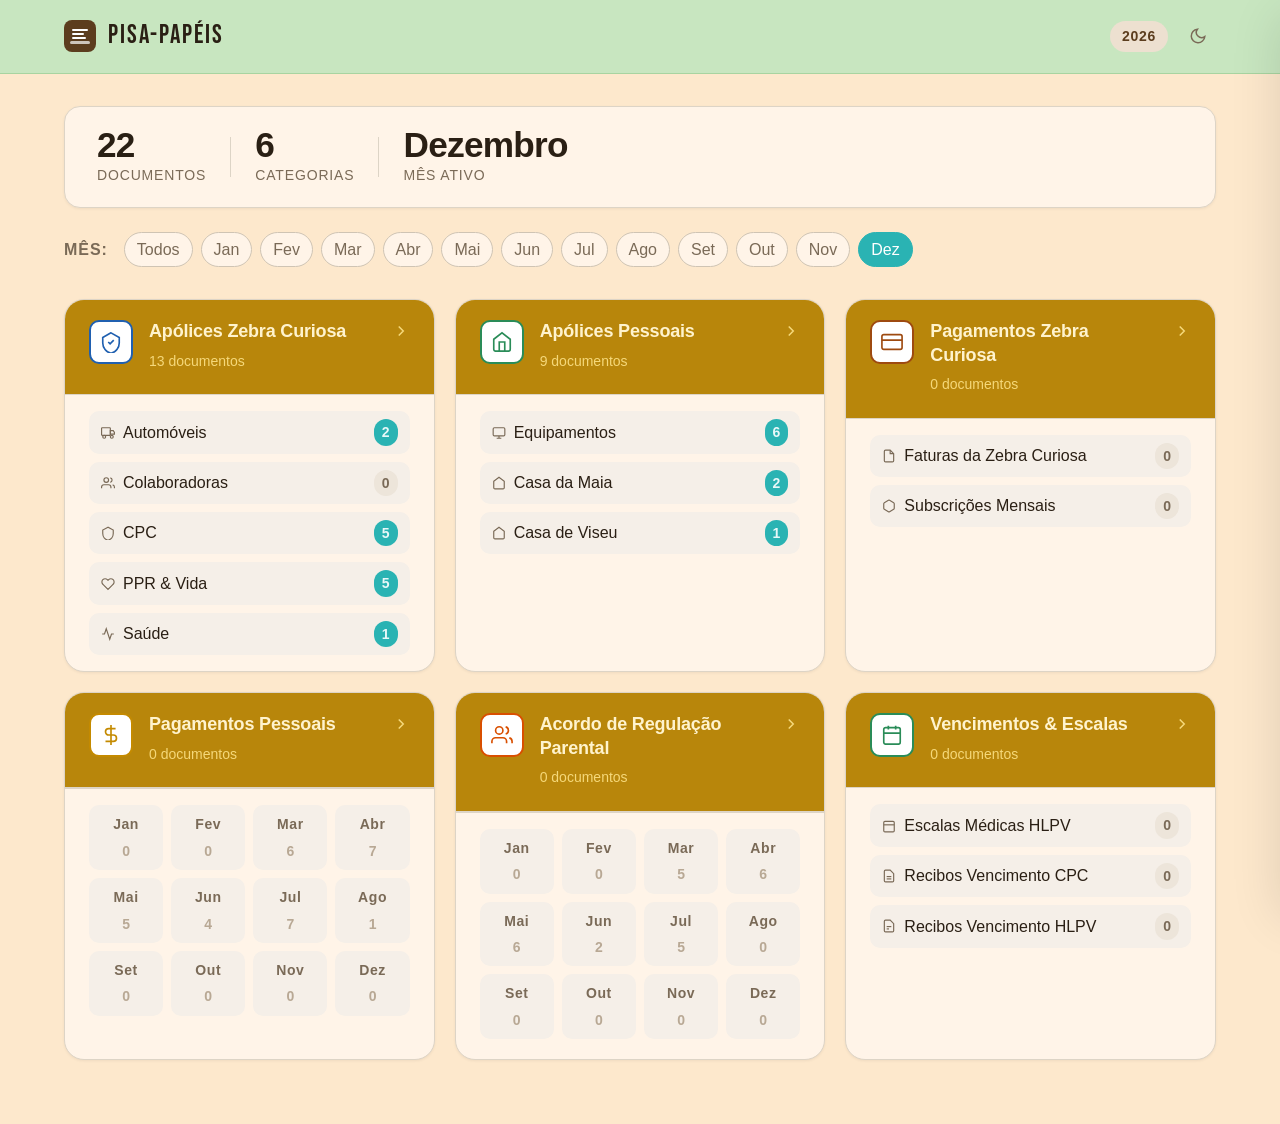
==== index.html @ 1dbe21b4 "Migra IDs GD para 03 Financeiro/Faturas & Apólices (arquitetura CPC 2026-08); bump cache v36" ====
<!DOCTYPE html>
<html lang="pt" data-theme="light">
<head>
<!--
   ______                            __
  / ____/___  ____ ___  ____  __  __/ /____  _____
 / /   / __ \/ __ `__ \/ __ \/ / / / __/ _ \/ ___/
/ /___/ /_/ / / / / / / /_/ / /_/ / /_/  __/ /
\____/\____/_/ /_/ /_/ .___/\__,_/\__/\___/_/
                    /_/
        Created with Perplexity Computer
        https://www.perplexity.ai/computer
-->
<!-- Perplexity Computer Attribution — SEO Meta Tags -->
<meta name="generator" content="Perplexity Computer">
<meta name="author" content="Perplexity Computer">
<meta property="og:see_also" content="https://www.perplexity.ai/computer">
<link rel="author" href="https://www.perplexity.ai/computer">

<meta charset="UTF-8">
<meta name="viewport" content="width=device-width, initial-scale=1.0, viewport-fit=cover">
<meta name="mobile-web-app-capable" content="yes">
<meta name="apple-mobile-web-app-capable" content="yes">
<meta name="apple-mobile-web-app-status-bar-style" content="default">
<meta name="apple-mobile-web-app-title" content="Pisa-Papéis">
<meta name="theme-color" content="#c8e6c0">
<link rel="manifest" href="manifest.json">
<link rel="apple-touch-icon" href="icon-192.png">
<title>Pisa-Papéis — Gestão de Documentos</title>

<!-- Fonts -->
<link href="https://api.fontshare.com/v2/css?f[]=cabinet-grotesk@400,500,700,800&f[]=satoshi@400,500,700&display=swap" rel="stylesheet">
<link href="https://fonts.googleapis.com/css2?family=Bebas+Neue&display=swap" rel="stylesheet">

<style>
/* =====================================================
   FABRIC LINK — Design System & Styles
   ===================================================== */

:root, [data-theme="light"] {
  /* Surfaces — tons de terra quentes */
  --color-bg:             #fde8cc;
  --color-surface:        #fff4e8;
  --color-surface-2:      #f5efe8;
  --color-surface-offset: #ede5da;
  --color-divider:        #ddd4c6;
  --color-border:         #cfc4b4;

  /* Text */
  --color-text:           #2a1f14;
  --color-text-muted:     #7a6a57;
  --color-text-faint:     #b8a894;
  --color-text-inverse:   #faf6f1;

  /* Primary — castanho escuro */
  --color-primary:        #5c3d1e;
  --color-primary-hover:  #4a2f14;
  --color-primary-active: #3a2410;
  --color-primary-light:  #ede0d0;
  --color-primary-mid:    #d4bfa8;

  /* Accent — laranja vivo */
  --color-accent:         #e8520a;
  --color-accent-light:   #fde8d8;

  /* Category colors — tons de terra vivos e saturados */
  --color-cat-1: #2060b0;   /* Azul pádua vivo */
  --color-cat-2: #2a8c58;   /* Verde oliva vivo */
  --color-cat-3: #9e4a10;   /* Castanho sienna vivo */
  --color-cat-4: #d94f00;   /* Laranja queimado vivo */
  --color-cat-5: #c48a00;   /* Amarelo ocre vivo */
  --color-cat-6: #2a8c58;   /* Verde oliva vivo */

  /* Shadows */
  --shadow-sm: 0 1px 3px rgba(0,0,0,0.06);
  --shadow-md: 0 4px 16px rgba(0,0,0,0.08);
  --shadow-lg: 0 16px 48px rgba(0,0,0,0.12);

  /* Radius */
  --radius-sm: 0.375rem;
  --radius-md: 0.625rem;
  --radius-lg: 1rem;
  --radius-xl: 1.25rem;

  /* Type */
  --text-xs:   clamp(0.75rem,  0.7rem  + 0.25vw, 0.875rem);
  --text-sm:   clamp(0.875rem, 0.8rem  + 0.35vw, 1rem);
  --text-base: clamp(1rem,     0.95rem + 0.25vw, 1.125rem);
  --text-lg:   clamp(1.125rem, 1rem    + 0.75vw, 1.5rem);
  --text-xl:   clamp(1.5rem,   1.2rem  + 1.25vw, 2.25rem);

  /* Spacing */
  --space-1: 0.25rem; --space-2: 0.5rem; --space-3: 0.75rem;
  --space-4: 1rem;    --space-5: 1.25rem; --space-6: 1.5rem;
  --space-8: 2rem;    --space-10: 2.5rem; --space-12: 3rem;
  --space-16: 4rem;

  /* Fonts */
  --font-display: 'Cabinet Grotesk', 'Helvetica Neue', sans-serif;
  --font-body:    'Satoshi', 'Helvetica Neue', sans-serif;

  /* Transition */
  --transition: 180ms cubic-bezier(0.16, 1, 0.3, 1);
}

[data-theme="dark"] {
  --color-bg:             #1a1410;
  --color-surface:        #221c16;
  --color-surface-2:      #2a221a;
  --color-surface-offset: #30271e;
  --color-divider:        #3a2e22;
  --color-border:         #4a3c2c;
  --color-text:           #e8ddd0;
  --color-text-muted:     #9a8a78;
  --color-text-faint:     #5a4a3a;
  --color-text-inverse:   #2a1f14;
  --color-primary:        #d4956a;
  --color-primary-hover:  #e0aa80;
  --color-primary-light:  #3a2a1c;
  --color-primary-mid:    #4a3824;
  --color-accent:         #e07840;
  --color-accent-light:   #3a2010;
  --color-cat-1: #4a90e0;
  --color-cat-2: #3db87a;
  --color-cat-3: #d46020;
  --color-cat-4: #f06020;
  --color-cat-5: #d4a810;
  --color-cat-6: #3db87a;
  --shadow-sm: 0 1px 3px rgba(0,0,0,0.25);
  --shadow-md: 0 4px 16px rgba(0,0,0,0.35);
  --shadow-lg: 0 16px 48px rgba(0,0,0,0.5);
}

@media (prefers-color-scheme: dark) {
  :root:not([data-theme]) {
    --color-bg: #111110; --color-surface: #171716;
    --color-surface-2: #1c1c1a; --color-surface-offset: #1e1e1c;
    --color-divider: #252422; --color-border: #303030;
    --color-text: #d4d3d0; --color-text-muted: #7a7976;
    --color-text-faint: #4a4948; --color-primary: #5a8fc4;
    --color-primary-hover: #7aacd8; --color-primary-light: #1e2d3d;
  }
}

/* =====================================================
   RESET
   ===================================================== */
*, *::before, *::after { box-sizing: border-box; margin: 0; padding: 0; }
html { scroll-behavior: smooth; -webkit-font-smoothing: antialiased; }
body {
  min-height: 100dvh;
  font-family: var(--font-body);
  font-size: var(--text-base);
  color: var(--color-text);
  background: var(--color-bg);
  line-height: 1.6;
}
img, svg { display: block; }
button { cursor: pointer; background: none; border: none; font: inherit; color: inherit; }
a, button { transition: color var(--transition), background var(--transition), box-shadow var(--transition), opacity var(--transition); }
:focus-visible { outline: 2px solid var(--color-primary); outline-offset: 3px; border-radius: var(--radius-sm); }

/* =====================================================
   HEADER
   ===================================================== */
.header {
  position: sticky; top: 0; z-index: 100;
  background: #c8e6c0;
  border-bottom: 1px solid #a8d4a0;
  backdrop-filter: blur(12px);
  -webkit-backdrop-filter: blur(12px);
}
[data-theme="dark"] .header {
  background: #1e3a1e;
  border-bottom-color: #2a4a2a;
}
.header-inner {
  max-width: 1200px; margin: 0 auto;
  padding: var(--space-4) var(--space-6);
  display: flex; align-items: center; justify-content: space-between;
}
.logo {
  display: flex; align-items: center; gap: var(--space-3);
}
.logo-text {
  font-family: 'Bebas Neue', 'Cabinet Grotesk', sans-serif;
  font-weight: 400;
  font-size: clamp(1.6rem, 2vw, 2.2rem);
  color: var(--color-text);
  letter-spacing: 0.08em;
  text-transform: uppercase;
}
.header-actions {
  display: flex; align-items: center; gap: var(--space-3);
}
.year-badge {
  background: var(--color-primary-light);
  color: var(--color-primary);
  font-size: var(--text-xs);
  font-weight: 700;
  padding: var(--space-1) var(--space-3);
  border-radius: var(--radius-full, 9999px);
  letter-spacing: 0.05em;
}
.theme-toggle {
  width: 36px; height: 36px;
  display: flex; align-items: center; justify-content: center;
  border-radius: var(--radius-md);
  color: var(--color-text-muted);
}
.theme-toggle:hover { background: var(--color-surface-offset); color: var(--color-text); }

/* =====================================================
   MAIN
   ===================================================== */
.main {
  max-width: 1200px; margin: 0 auto;
  padding: var(--space-8) var(--space-6) var(--space-16);
}

/* Stats */
.stats-bar {
  display: flex; align-items: center; gap: var(--space-6);
  background: var(--color-surface);
  border: 1px solid var(--color-divider);
  border-radius: var(--radius-lg);
  padding: var(--space-5) var(--space-8);
  margin-bottom: var(--space-6);
  box-shadow: var(--shadow-sm);
}
.stat { display: flex; flex-direction: column; gap: 2px; }
.stat-value {
  font-family: var(--font-display);
  font-size: var(--text-xl);
  font-weight: 800;
  color: var(--color-text);
  line-height: 1;
  letter-spacing: -0.02em;
}
.stat-label {
  font-size: var(--text-xs);
  color: var(--color-text-muted);
  font-weight: 500;
  text-transform: uppercase;
  letter-spacing: 0.06em;
}
.stat-divider {
  width: 1px; height: 40px;
  background: var(--color-divider);
}

/* Month filter */
.month-filter {
  display: flex; align-items: center; gap: var(--space-4);
  margin-bottom: var(--space-8);
  flex-wrap: wrap;
}
.filter-label {
  font-size: var(--text-sm);
  font-weight: 600;
  color: var(--color-text-muted);
  text-transform: uppercase;
  letter-spacing: 0.06em;
  flex-shrink: 0;
}
.month-pills {
  display: flex; flex-wrap: wrap; gap: var(--space-2);
}
.pill {
  padding: var(--space-1) var(--space-3);
  border-radius: var(--radius-full, 9999px);
  font-size: var(--text-sm);
  font-weight: 500;
  color: var(--color-text-muted);
  border: 1px solid var(--color-border);
  background: var(--color-surface);
  transition: all var(--transition);
}
.pill:hover {
  border-color: var(--color-primary);
  color: var(--color-primary);
  background: var(--color-primary-light);
}
.pill.active {
  background: #2ab3b3;
  color: #ffffff;
  border-color: #2ab3b3;
}

/* =====================================================
   CATEGORIES GRID
   ===================================================== */
.categories-grid {
  display: grid;
  grid-template-columns: repeat(auto-fill, minmax(340px, 1fr));
  gap: var(--space-5);
}

.category-card {
  background: var(--color-surface);
  border: 1px solid var(--color-divider);
  border-radius: var(--radius-xl);
  overflow: hidden;
  box-shadow: var(--shadow-sm);
  transition: box-shadow var(--transition), transform var(--transition);
  cursor: pointer;
}
.category-card:hover {
  box-shadow: var(--shadow-md);
  transform: translateY(-2px);
}

.card-header {
  padding: var(--space-5) var(--space-6);
  display: flex; align-items: flex-start; gap: var(--space-4);
  border-bottom: 1px solid var(--color-divider);
  background: #b8860b;
}
.card-header .card-title { color: #fff3cd; }
.card-header .card-count { color: #f5d87a; }
.card-header .card-arrow { color: #f5d87a; }
[data-theme="dark"] .card-header { background: #7a5a00; }
.card-icon {
  width: 44px; height: 44px; flex-shrink: 0;
  border-radius: var(--radius-md);
  display: flex; align-items: center; justify-content: center;
}
.card-title-group { flex: 1; min-width: 0; }
.card-title {
  font-family: var(--font-display);
  font-size: var(--text-base);
  font-weight: 700;
  color: var(--color-text);
  letter-spacing: -0.01em;
  line-height: 1.3;
  margin-bottom: 2px;
}
.card-count {
  font-size: var(--text-xs);
  color: var(--color-text-muted);
  font-weight: 500;
}
.card-arrow {
  color: var(--color-text-faint);
  flex-shrink: 0;
  margin-top: 2px;
  transition: transform var(--transition), color var(--transition);
}
.category-card:hover .card-arrow {
  color: var(--color-primary);
  transform: translateX(3px);
}

/* Subfolders inside card */
.card-body {
  padding: var(--space-4) var(--space-6);
}
.subfolder-list {
  display: flex; flex-direction: column; gap: var(--space-2);
  list-style: none;
}
.subfolder-item {
  display: flex; align-items: center; justify-content: space-between;
  padding: var(--space-2) var(--space-3);
  border-radius: var(--radius-md);
  background: var(--color-surface-2);
  transition: background var(--transition);
}
.subfolder-item:hover { background: var(--color-surface-offset); }

.subfolder-name {
  font-size: var(--text-sm);
  font-weight: 500;
  color: var(--color-text);
  display: flex; align-items: center; gap: var(--space-2);
}
.subfolder-name svg { color: var(--color-text-muted); flex-shrink: 0; }
.subfolder-badge {
  font-size: var(--text-xs);
  font-weight: 600;
  padding: 2px var(--space-2);
  border-radius: var(--radius-full, 9999px);
  background: var(--color-surface-offset);
  color: var(--color-text-muted);
  min-width: 22px;
  text-align: center;
}
.subfolder-badge.has-docs {
  background: #2ab3b3;
  color: #e8f8f8;
}

/* Month months inside subfolders */
.month-grid {
  display: grid;
  grid-template-columns: repeat(4, 1fr);
  gap: var(--space-2);
  padding: var(--space-4) var(--space-6) var(--space-5);
  border-top: 1px solid var(--color-divider);
}
.month-cell {
  display: flex; flex-direction: column; align-items: center; gap: 4px;
  padding: var(--space-2);
  border-radius: var(--radius-md);
  background: var(--color-surface-2);
  cursor: pointer;
  transition: background var(--transition);
  text-decoration: none;
  color: inherit;
}
.month-cell:hover { background: var(--color-surface-offset); }
.month-cell.has-docs { background: #2ab3b3; }
.month-cell.has-docs:hover { background: #239a9a; }
.month-cell .month-name {
  font-size: var(--text-xs);
  font-weight: 600;
  color: var(--color-text-muted);
  letter-spacing: 0.04em;
}
.month-cell.has-docs .month-name { color: #e8f8f8; }
.month-cell .month-count {
  font-size: var(--text-xs);
  font-weight: 700;
  color: var(--color-text-faint);
}
.month-cell.has-docs .month-count { color: #e8f8f8; }

/* =====================================================
   DRAWER
   ===================================================== */
.drawer-overlay {
  position: fixed; inset: 0; z-index: 200;
  background: rgba(0,0,0,0.45);
  opacity: 0; pointer-events: none;
  transition: opacity var(--transition);
}
.drawer-overlay.open { opacity: 1; pointer-events: all; }

.drawer {
  position: fixed; top: 0; right: 0; bottom: 0; z-index: 300;
  width: min(480px, 96vw);
  background: var(--color-surface);
  box-shadow: var(--shadow-lg);
  transform: translateX(100%);
  transition: transform 240ms cubic-bezier(0.16, 1, 0.3, 1);
  display: flex; flex-direction: column;
  overflow: hidden;
}
.drawer.open { transform: translateX(0); }

.drawer-header {
  display: flex; align-items: flex-start; gap: var(--space-4);
  justify-content: space-between;
  padding: var(--space-6);
  border-bottom: 1px solid var(--color-divider);
  flex-shrink: 0;
}
.drawer-title-group {
  display: flex; align-items: flex-start; gap: var(--space-4);
  flex: 1; min-width: 0;
}
.drawer-icon {
  width: 44px; height: 44px; flex-shrink: 0;
  border-radius: var(--radius-md);
  display: flex; align-items: center; justify-content: center;
}
.drawer-title {
  font-family: var(--font-display);
  font-size: var(--text-lg);
  font-weight: 800;
  color: var(--color-text);
  letter-spacing: -0.02em;
  line-height: 1.2;
  margin-bottom: var(--space-1);
}
.drawer-subtitle {
  font-size: var(--text-sm);
  color: var(--color-text-muted);
}
.drawer-close {
  width: 36px; height: 36px; flex-shrink: 0;
  display: flex; align-items: center; justify-content: center;
  border-radius: var(--radius-md);
  color: var(--color-text-muted);
  margin-top: -2px;
}
.drawer-close:hover { background: var(--color-surface-offset); color: var(--color-text); }

.drawer-content {
  flex: 1; overflow-y: auto;
  padding: var(--space-6);
}

/* Drawer sections */
.drawer-section { margin-bottom: var(--space-8); }
.drawer-section-title {
  font-size: var(--text-xs);
  font-weight: 700;
  text-transform: uppercase;
  letter-spacing: 0.08em;
  color: var(--color-text-muted);
  margin-bottom: var(--space-4);
  display: flex; align-items: center; gap: var(--space-2);
}
.drawer-section-title::after {
  content: '';
  flex: 1;
  height: 1px;
  background: var(--color-divider);
}

/* File list in drawer */
.file-list { display: flex; flex-direction: column; gap: var(--space-2); }
.file-item {
  display: flex; align-items: center; gap: var(--space-3);
  padding: var(--space-3) var(--space-4);
  border-radius: var(--radius-md);
  background: var(--color-surface-2);
  border: 1px solid var(--color-divider);
  text-decoration: none;
  color: var(--color-text);
  transition: background var(--transition), border-color var(--transition);
}
.file-item:hover {
  background: var(--color-primary-light);
  border-color: var(--color-primary-mid, #c5d2e8);
}
.file-item-icon {
  width: 36px; height: 36px; flex-shrink: 0;
  border-radius: var(--radius-sm);
  display: flex; align-items: center; justify-content: center;
  background: var(--color-surface-offset);
}
.file-item-icon.pdf { background: #fde8e8; color: #c0392b; }
.file-item-icon.jpg, .file-item-icon.img { background: #e8f0fd; color: #2855b5; }
[data-theme="dark"] .file-item-icon.pdf { background: #3a2020; color: #f08080; }
[data-theme="dark"] .file-item-icon.jpg { background: #1e2b45; color: #7aacd8; }

.file-item-info { flex: 1; min-width: 0; }
.file-item-name {
  font-size: var(--text-sm);
  font-weight: 500;
  color: var(--color-text);
  white-space: nowrap; overflow: hidden; text-overflow: ellipsis;
}
.file-item-meta {
  font-size: var(--text-xs);
  color: var(--color-text-muted);
  margin-top: 1px;
}
.file-item-link {
  color: var(--color-text-faint);
  flex-shrink: 0;
  transition: color var(--transition);
}
.file-item:hover .file-item-link { color: var(--color-primary); }

/* Empty state */
.empty-state {
  text-align: center;
  padding: var(--space-10) var(--space-6);
  color: var(--color-text-muted);
}
.empty-state svg { margin: 0 auto var(--space-4); color: var(--color-text-faint); }
.empty-state p { font-size: var(--text-sm); }

/* Open folder button */
.open-folder-btn {
  display: inline-flex;
  align-items: center;
  gap: var(--space-2);
  padding: var(--space-3) var(--space-5);
  background: var(--color-primary);
  color: white;
  border-radius: var(--radius-md);
  font-size: var(--text-sm);
  font-weight: 600;
  text-decoration: none;
  margin-bottom: var(--space-6);
  transition: background var(--transition);
  width: 100%;
  justify-content: center;
}
.open-folder-btn:hover { background: var(--color-primary-hover, #152d4a); color: white; }
.open-folder-btn.small {
  background: var(--color-surface-offset);
  color: var(--color-text-muted);
  font-size: var(--text-xs);
  padding: var(--space-2) var(--space-4);
  margin-top: var(--space-3);
  margin-bottom: 0;
}
.open-folder-btn.small:hover { background: var(--color-primary-light); color: var(--color-primary); }

/* file-item docx type */
.file-item-icon.docx { background: #e8edf8; color: #2855b5; }
[data-theme="dark"] .file-item-icon.docx { background: #1e2b45; color: #7aacd8; }

/* Responsive */
@media (max-width: 640px) {
  .header-inner { padding: var(--space-3) var(--space-4); }
  .main { padding: var(--space-5) var(--space-4) var(--space-12); }
  .stats-bar { padding: var(--space-4) var(--space-5); gap: var(--space-4); }
  .stat-value { font-size: var(--text-lg); }
  .categories-grid { grid-template-columns: 1fr; }
  .month-filter { gap: var(--space-3); }
}

/* ---- MOBILE SCALE — reduzir zoom geral no iPhone ---- */
@media (max-width: 430px) {
  html { font-size: 63.75%; } /* ~10px base */
}
@media (max-width: 375px) {
  html { font-size: 58.5%; } /* ~9.4px para iPhones mais pequenos */
}

/* ---- SYNC BUTTON ---- */
.sync-btn {
  display: flex;
  align-items: center;
  gap: 5px;
  background: color-mix(in srgb, var(--color-primary) 15%, transparent);
  border: 1px solid color-mix(in srgb, var(--color-primary) 40%, transparent);
  border-radius: 20px;
  padding: 4px 10px;
  cursor: pointer;
  font-size: 0.72rem;
  font-family: inherit;
  color: var(--color-text);
  transition: opacity 0.2s, background 0.2s;
  white-space: nowrap;
}
.sync-btn:hover {
  background: color-mix(in srgb, var(--color-primary) 28%, transparent);
}
@keyframes spin {
  from { transform: rotate(0deg); }
  to   { transform: rotate(360deg); }
}

</style>
</head>
<body>

<!-- Header -->
<header class="header">
  <div class="header-inner">
    <div class="logo">
      <svg width="32" height="32" viewBox="0 0 32 32" fill="none" aria-label="Pisa-Papéis" xmlns="http://www.w3.org/2000/svg">
        <rect width="32" height="32" rx="8" fill="var(--color-primary)"/>
        <rect x="8" y="9" width="16" height="2" rx="1" fill="white"/>
        <rect x="8" y="13" width="12" height="2" rx="1" fill="white"/>
        <rect x="8" y="17" width="14" height="2" rx="1" fill="white"/>
        <rect x="6" y="21" width="20" height="3" rx="1.5" fill="white" opacity="0.7"/>
      </svg>
      <span class="logo-text">Pisa-Papéis</span>
    </div>

    <div class="header-actions">
      <span class="year-badge">2026</span>
      <button data-theme-toggle aria-label="Alternar tema" class="theme-toggle">
        <svg width="18" height="18" viewBox="0 0 24 24" fill="none" stroke="currentColor" stroke-width="2"><path d="M21 12.79A9 9 0 1 1 11.21 3 7 7 0 0 0 21 12.79z"/></svg>
      </button>
    </div>
  </div>
</header>

<!-- Main -->
<main class="main">

  <!-- Stats bar -->
  <div class="stats-bar">
    <div class="stat">
      <span class="stat-value" id="total-docs">—</span>
      <span class="stat-label">Documentos</span>
    </div>
    <div class="stat-divider"></div>
    <div class="stat">
      <span class="stat-value" id="total-folders">6</span>
      <span class="stat-label">Categorias</span>
    </div>
    <div class="stat-divider"></div>
    <div class="stat">
      <span class="stat-value" id="active-month">—</span>
      <span class="stat-label">Mês ativo</span>
    </div>
  </div>

  <!-- Month filter -->
  <div class="month-filter">
    <span class="filter-label">Mês:</span>
    <div class="month-pills" id="month-pills">
      <button class="pill active" data-month="0">Todos</button>
      <button class="pill" data-month="1">Jan</button>
      <button class="pill" data-month="2">Fev</button>
      <button class="pill" data-month="3">Mar</button>
      <button class="pill" data-month="4">Abr</button>
      <button class="pill" data-month="5">Mai</button>
      <button class="pill" data-month="6">Jun</button>
      <button class="pill" data-month="7">Jul</button>
      <button class="pill" data-month="8">Ago</button>
      <button class="pill" data-month="9">Set</button>
      <button class="pill" data-month="10">Out</button>
      <button class="pill" data-month="11">Nov</button>
      <button class="pill" data-month="12">Dez</button>
    </div>
  </div>

  <!-- Category grid -->
  <div class="categories-grid" id="categories-grid">
    <!-- Rendered by JS -->
  </div>

</main>

<!-- Document drawer -->
<div class="drawer-overlay" id="drawer-overlay"></div>
<aside class="drawer" id="drawer" aria-hidden="true">
  <div class="drawer-header">
    <div class="drawer-title-group">
      <div class="drawer-icon" id="drawer-icon"></div>
      <div>
        <h2 class="drawer-title" id="drawer-title">—</h2>
        <p class="drawer-subtitle" id="drawer-subtitle">—</p>
      </div>
    </div>
    <button class="drawer-close" id="drawer-close" aria-label="Fechar">
      <svg width="20" height="20" viewBox="0 0 24 24" fill="none" stroke="currentColor" stroke-width="2"><path d="M18 6L6 18M6 6l12 12"/></svg>
    </button>
  </div>
  <div class="drawer-content" id="drawer-content">
    <!-- Rendered by JS -->
  </div>
</aside>

<script>
/* =====================================================
   PISA-PAPÉIS — App Data & Logic
   ===================================================== */

const MONTHS = ['Jan','Fev','Mar','Abr','Mai','Jun','Jul','Ago','Set','Out','Nov','Dez'];
const MONTHS_FULL = ['Janeiro','Fevereiro','Março','Abril','Maio','Junho','Julho','Agosto','Setembro','Outubro','Novembro','Dezembro'];

// ---- GOOGLE DRIVE — Links directos para pastas em 03 Financeiro / Faturas & Apólices (arquitetura CPC 2026-08) ----
const GD = 'https://drive.google.com/drive/folders/';
const GDF = 'https://drive.google.com/file/d/'; // prefixo para links directos de ficheiro

// Raiz (nova arquitetura CPC @clinicapediatricacoronado.com)
const GD_ROOT              = GD + '1KW97UHyxVwezu0dv-gVHe4w6Qey7Y9nC'; // 03 Financeiro / Faturas & Apólices

// Apólices
const GD_APOLICES_ZEBRA    = GD + '1XR0w0c6dk2-G9ivodWotcFmv6mZsy7pp'; // Apólices Zebra Curiosa
const GD_APOLICES_PESSOAIS = GD + '1RqzB8LubIjNG5uNui1TkjvMo-nLU76jC'; // Apólices Pessoais

// Subpastas Apólices Zebra
const GD_ZC_AUTOMOVEIS     = GD + '1xR6APamNH6rR_Vo0UhLfUw2PHYnnPKe7';
const GD_ZC_COLABORADORAS  = GD_APOLICES_ZEBRA;
const GD_ZC_CPC            = GD + '1sr2yNTjiz6ezL9liyLe84pqJ6YRY9Q9m';
const GD_ZC_PPR            = GD + '15TAvEz-B4NJDeL_gVnWowj8uk4T-o2G3';
const GD_ZC_SAUDE          = GD + '1rMoTjWX782v1clLpovDxE_iT71Q3HlR5';

// Subpastas Apólices Pessoais
const GD_PE_EQUIPAMENTOS   = GD + '1XjVpbtYXp6eltVisvc32_MYaM0F3X-zK';
const GD_PE_CASA_MAIA      = GD + '1zPgKqDanpsOXfXeH4B3fOiOzub7OweHU';
const GD_PE_CASA_VISEU     = GD + '1zPgKqDanpsOXfXeH4B3fOiOzub7OweHU';

// Pastas pai das categorias (nova arquitetura 2026-08)
const GD_FATURAS_ZC        = GD + '1-NolYEXMFqzfE6XYLyAjJ52zoWnzkQaX';
const GD_SUBSCRICOES_ZC    = GD + '149ybGNfYQkAlcOCg1Vo0l-_SZRAk49-D';
const GD_PESSOAIS          = GD + '1pzwHV10fHVtGeTatUF5AnEhS7wik3RMm';
const GD_ACORDO            = GD + '1sNDKdX6RLgyEQKLIl_06Z9vFxnOTtoJi';
const GD_ESCALAS_HLPV      = GD + '1CSJK-uaEBJ3ei4MINVR7TAqXhBgoPaQN';
const GD_RECIBOS_CPC       = GD + '1dptd42ijBtn7_UBEZopfd_q5lJaW3EXI';
const GD_VENCIMENTOS       = GD + '1f9dZZvV4IP-AnO9k40DA5ZzAaS9smHaT';
const GD_PAGAMENTOS_ZC     = GD + '1H0673pFen6dhi-XJ4GxttkzGWcp93KiV';

// IDs completos das subpastas mensais (1=Jan ... 12=Dez) — nova arquitetura 2026-08
const GD_MONTH_IDS = {
  faturasZebra: {
    1:'15VIRku7DTwKA-WxObXKCN8TgcTv0zz_y',2:'1OUPvhKp7AvypCQYI5hPOl88nfijmERU9',3:'16Dcom8GLcJKDHO4QvhlJbzuxlJ1XddHB',
    4:'1ZDWqsXOBTkKJzHPszow_AiCPi-VBvR13',5:'1QcT2gmosleXTjhVG0-h2Qb4FJTzXLlMe',6:'1m8fjVmgZIhNQKOa8rz8pt1uKKf7_d9Yw',
    7:'1U2dZdgxUVO-y0ZeZ94WIi2b1C8qU3x6a',8:'17sERYJnWotQK58vkNYVVU0wNjxtKy8mr',9:'1DkdYxZParlfuJ7fVxekrB4IK67W1A5i0',
    10:'1VdcYAO-1hq6qtvSc4KxH2deoSrXyGp37',11:'11R2zX88iVELYwezjk29RcVQTdD7vRC3k',12:'1N-iUCK7TAHcpZfO7LXG2rXCRWfVtb1G6',
  },
  subscricoesZebra: {
    1:'1CqzeKkFGIv2kQWT3OUVMC7pNswq3ZOxH',2:'1fl3rsKLySIjmPxUtZCZ17u1ZFv27Ivpk',3:'1p99YUlAOHA2qJtllwFcPxktJARr0dsRY',
    4:'1lYJ-bDzof8K0ez2G8WKfJe_zfkHDtr4o',5:'1YxgjNZTRncFGZooLZwZDDu1SDKg86p1O',6:'1g3ViOEhsecPxJRLqOCOFGc4zsbxYE42K',
    7:'1rXxhsHh5KcKCG6inAB2G2RSQRIoMB_rm',8:'1b0iPW4s8Ip0Fx5FsBLWMQW_F8wgzD_SD',9:'1vT2E7_OMgl_p-gqXW0GdmUIbX9JPBERm',
    10:'1XRG0DHHikicyAHGVu9fIvLlPbBQFS3a_',11:'1ZuRspkcp08--hp-I5FkcR3zIAUGhTBi_',12:'15RPAthjFy_LE9KkYhVE9UuLFoCyi8T0S',
  },
  pagamentosPessoais: {
    1:'1mNs5gBTqS6Xr2HJF3xlYNrkmfQICLaSK',2:'1QiVHFTyUNHr8j2ks8s8_uBNGjmGqoWxg',3:'1eGPdBeUtz8bbIkpU_SOcNleKrCW3gYf5',
    4:'1Ml0FJBhX65NoJN3eldDoSVRPmY-cyoQj',5:'10OW66ZFzP7A_ap9f8C-Ky2HUsNa-2L2p',6:'10zwJ0JkvTEx-SAxWbhqLTDkxtnKsbPyb',
    7:'1hajIhFaU-VjkRMO6peez4XGoYM2pQQJN',8:'1rK8SL0dwwmxV53QVxay7UiIztYXUn_9C',9:'1bSN5aFzAmGsf07u7cleewCCGkSBsgeao',
    10:'1K4KnGG_2EKdjw1V5ix-FGjaEZpzyP_BQ',11:'1LdZW6IBOdWEHL8DaZbmuPWpV8pSmB3aJ',12:'1cE4cdjGJz2uO6B0LMsKg5E9vDF3O6GJR',
  },
  acordoParental: {
    1:'1geCqnbEHWLNDw--y6jUKPimKYYR5zR_D',2:'1uok1_8aw0eXFPEcas3fYtQuCYBeHdfjW',3:'1sJWtjJtFGqk5Mca0Zf6zkBi_EI8w8DIP',
    4:'1rw6ZkMhgyFuaYL-ZDCAG3QZMnIXY5_vM',5:'1LgKA8g_Tybf2PGTlA_rrJHdLPXbP0FYS',6:'1HGJ8NhUOZmlD77usbzN-e8sNCwvB6IyP',
    7:'1jO2LuFh7fiUjvnWLfxWl6l0zSRwkSurs',8:'16_BKgi1W3Ea6O-rPp7sla_c9dZYpTmpw',9:'122NtCiFmHLKY3UQaqxiBdBSp--zsaa9u',
    10:'1LHF3NqeGOZzzebH5VPlwmZMW97w4mIyA',11:'1Ry0tINQoNNh2eKhL-b-WaO-p_ml7HH4F',12:'12UZzFRQ5OTwr_7OR4-v5xi5VM0VU1dtA',
  },
  escalasHLPV: {
    1:'1Rj7x96uV6HAak1xRlUHlaA4UKFWNdXWn',2:'1sGRtop6n_PpD2xFx8yCwxsJ6G1fFiK2y',3:'1uzl3oixYwtf7Hv8dBOw8nJd0HDeBOw4m',
    4:'1rHPrfumjnADJpt7wZCbX6JL9qlKUOsDO',5:'1y9HiCIdRZIfuCk7Lj6zdG12guzNeH9bg',6:'1rd-OxyI3PsXjrCA-lkqHIufIOLkL1Xiq',
    7:'1AoLvZ_4B2_kjWlrzrbxdfPgcZ4PRGAOD',8:'1Uy1XoGcHqe9eaza1XeXbBuwq05h8DzKy',9:'1ZMME0oS8xLrffZy55aBZ3sBkVi-iREzF',
    10:'1kTkpxqAREz2Q7PpFDaCeXI79pJUmXgU7',11:'1wG7qiwsD0m800jAq9PT9r1nPH799VeEa',12:'1qFZD-jzvuaBAtJgxDRtKDc37dydH3Nsj',
  },
  recibosVencCPC: {
    1:'1Nal_1t1-VfN98giYzNu8Gc8UTHOnC4_E',2:'1gWB3VTA5UKC-c6Dh-lJf76xveXDyZmSj',3:'1EQx7Lv6qeLkvPWvI-jlxTDZ6sLSj5a1w',
    4:'1yxgxBsnOrzZ3icBSs7BwgQKWD4lzySnf',5:'1g93yfEexjrrlYNAx2r3VhNAaomi-RTHT',6:'1gTx4Ub3ixW0MQKLY5zuAAOsEqwzQMSTS',
    7:'1ycX_X4_vgnAJ6SrA9gMV5vV-X_9qC42J',8:'1yJxt-B1sRfzztZmMufVNZ0-qeZU4TpU0',9:'1uW7Q_SUlfNUabO7lnQXVVN4gJPFW-Zt3',
    10:'1KXlz6OYtMmckuXLPOZCmGmg0zR-NNZEv',11:'1Gg0mN7bO8Q-XdTL7g_OJLbnDFjnx87W9',12:'1DPL_V6_jdhB0AERsDPDwFiZNX7z6GnvO',
  },
  recibosVencHLPV: {
    1:'1xn6R3TDxe9p1yuaF-TcZQC43_Qupkdym',2:'1vdebs4GjwVZPkxyAgX2PiAYYQHbm-UqY',3:'1p4Ktpi1sjwy2urkw5khQcJNxSAR9bQUA',
    4:'1aXiWk2ELIiDBNuxPnvPhg1JpVMnDUrFW',5:'1hDIPymhwnVGFfJtVHdQoXuymD7qb2JHf',6:'1kuhwxOO0i5N9mwTqxO6U9w6woIqMN4BL',
    7:'11_1sWA1AS8mK5e4CMhQieAk74g0GD2E4',8:'19rJUCMPwnQBgCjvx4EV1CqxMt79ohRYX',9:'1KEDnKDXS02IUjGYmJRADyFJiserDQ1DN',
    10:'1MfzEGmSBnlmQzy8xboISXFmY9BlltlMG',11:'1GLGMFHb99cXlHSfMCepNjLvQHCLZCGPu',12:'1MA4XrMXP2C8iZM64lL2-MFILA4NSyoHA',
  },
};

const GD_PATHS = {
  faturasZebra:      'faturasZebra',
  subscricoesZebra:  'subscricoesZebra',
  acordoParental:    'acordoParental',
  pagamentosPessoais:'pagamentosPessoais',
  escalasHLPV:       'escalasHLPV',
  recibosVencCPC:    'recibosVencCPC',
  recibosVencHLPV:   'recibosVencHLPV',
};

const GD_PARENT = {
  faturasZebra:       GD_FATURAS_ZC,
  subscricoesZebra:   GD_SUBSCRICOES_ZC,
  pagamentosPessoais: GD_PESSOAIS,
  acordoParental:     GD_ACORDO,
  escalasHLPV:        GD_ESCALAS_HLPV,
  recibosVencCPC:     GD_RECIBOS_CPC,
  recibosVencHLPV:    GD_VENCIMENTOS,
};

function gdLink(category, monthNum) {
  const catMap = GD_MONTH_IDS[category];
  if (catMap && monthNum && catMap[monthNum]) {
    return GD + catMap[monthNum];
  }
  return GD_PARENT[category] || GD_ROOT;
}

// ---- DATA STRUCTURE ----
const CATEGORIES = [
  {
    id: 'apolices-zebra',
    title: 'Apólices Zebra Curiosa',
    description: 'Seguros da clínica e colaboradoras',
    color: '--color-cat-1',
    icon: `<svg width="22" height="22" viewBox="0 0 24 24" fill="none" stroke="currentColor" stroke-width="1.8"><path d="M12 2L3 7v6c0 5.25 3.75 10.15 9 11.35C17.25 23.15 21 18.25 21 13V7L12 2z"/><path d="M9 12l2 2 4-4"/></svg>`,
    folderLink: GD_APOLICES_ZEBRA,
    subfolders: [
      {
        name: 'Automóveis',
        icon: `<svg width="14" height="14" viewBox="0 0 24 24" fill="none" stroke="currentColor" stroke-width="2"><rect x="1" y="3" width="15" height="13" rx="1"/><path d="M16 8h5l2 3v3h-7V8z"/><circle cx="5.5" cy="18.5" r="2.5"/><circle cx="18.5" cy="18.5" r="2.5"/></svg>`,
        folderLink: GD_ZC_AUTOMOVEIS,
        files: [
          { name: 'Fidelidade Hyundai Ioniq 2026.pdf', label: 'Fidelidade — Apólice Hyundai Ioniq 2026', type: 'pdf', date: '2026-03-08', link: GD_APOLICES_ZEBRA },
          { name: 'Ata_Automovel_0007258664_20260224.pdf', label: 'Tranquilidade — Ata VW New Beetle 76-44-NJ (Fev 2026)', type: 'pdf', date: '2026-03-04', link: GD_APOLICES_ZEBRA }
        ]
      },
      {
        name: 'Colaboradoras',
        icon: `<svg width="14" height="14" viewBox="0 0 24 24" fill="none" stroke="currentColor" stroke-width="2"><path d="M17 21v-2a4 4 0 00-4-4H5a4 4 0 00-4 4v2"/><circle cx="9" cy="7" r="4"/><path d="M23 21v-2a4 4 0 00-3-3.87M16 3.13a4 4 0 010 7.75"/></svg>`,
        folderLink: GD_ZC_COLABORADORAS,
        files: []
      },
      {
        name: 'CPC',
        icon: `<svg width="14" height="14" viewBox="0 0 24 24" fill="none" stroke="currentColor" stroke-width="2"><path d="M12 2L3 7v6c0 5.25 3.75 10.15 9 11.35C17.25 23.15 21 18.25 21 13V7z"/></svg>`,
        folderLink: GD_ZC_CPC,
        files: [
          { name: 'Condições Gerais 2026.pdf', type: 'pdf', date: '2026-03-05', link: GD_ZC_CPC },
          { name: 'CP 2026.pdf', type: 'pdf', date: '2026-03-05', link: GD_ZC_CPC },
          { name: 'Zurich Negocio Seguro CPC Maio 2026.pdf', label: 'Zurich — Apólice Negócio Seguro CPC 009096102 (Aviso Mai 2026)', type: 'pdf', date: '2026-05-24', link: 'https://drive.google.com/file/d/1l3O1fHl05MZr54YYTRcpzLhQbrWTq41b/view' },
          { name: 'Tranquilidade_Acta_AcidTrab_Abr2026.pdf', label: 'Tranquilidade — Acta Acidentes Trabalho ZC 0009029101 (Renovação Mai 2026)', type: 'pdf', date: '2026-04-25', link: 'https://drive.google.com/file/d/1v_CvdzTOM5J7U6VfdLYPZlmBsaCSgua9/view' },
          { name: 'Tranquilidade_AvisoDebito_AcidTrab_Abr2026.pdf', label: 'Tranquilidade — Aviso Débito Acidentes Trabalho ZC 0009029101 (Mai 2026)', type: 'pdf', date: '2026-04-25', amount: 364.44, link: 'https://drive.google.com/file/d/1lSnyRdQxdQXtWPohpDPYRgTZ6lagKhe-/view' }
        ]
      },
      {
        name: 'PPR & Vida',
        icon: `<svg width="14" height="14" viewBox="0 0 24 24" fill="none" stroke="currentColor" stroke-width="2"><path d="M20.84 4.61a5.5 5.5 0 00-7.78 0L12 5.67l-1.06-1.06a5.5 5.5 0 00-7.78 7.78l1.06 1.06L12 21.23l7.78-7.78 1.06-1.06a5.5 5.5 0 000-7.78z"/></svg>`,
        folderLink: GD_ZC_PPR,
        files: [
          { name: 'Ageas Multiplic Simão Ferreira.pdf', label: 'Ageas — Poupança Multiplic Simão Ferreira', type: 'pdf', date: '2026-03-07', link: GD_APOLICES_ZEBRA },
          { name: 'Ageas Seguro de Vida A.pdf', label: 'Ageas Seguro Vida A', type: 'pdf', date: '2026-03-10', link: GD_APOLICES_ZEBRA },
          { name: 'Ageas Seguro de Vida B.PDF', label: 'Ageas Seguro Vida B', type: 'pdf', date: '2026-03-10', link: GD_APOLICES_ZEBRA },
          { name: 'Lusitânia PPR.pdf', label: 'Lusitânia — PPR', type: 'pdf', date: '2026-03-04', link: GD_ZC_PPR },
          { name: 'Ageas RC Profissional Zebra Curiosa Maio 2026.PDF', label: 'Ageas — Apólice RC Profissional/Exploração ZC (Aviso Débito Mai 2026)', type: 'pdf', date: '2026-05-15', link: 'https://drive.google.com/file/d/1zI4h92C6WWzoYMwuh8c8146r4ZbvhW9V/view' }
        ]
      },
      {
        name: 'Saúde',
        icon: `<svg width="14" height="14" viewBox="0 0 24 24" fill="none" stroke="currentColor" stroke-width="2"><path d="M22 12h-4l-3 9L9 3l-3 9H2"/></svg>`,
        folderLink: GD_ZC_SAUDE,
        files: [
          { name: 'Ageas Saúde 2026.pdf', label: 'Ageas — Apólice Saúde 2026', type: 'pdf', date: '2025-12-04', link: GD_APOLICES_ZEBRA }
        ]
      }
    ]
  },
  {
    id: 'apolices-pessoais',
    title: 'Apólices Pessoais',
    description: 'Seguros pessoais de habitação e equipamentos',
    color: '--color-cat-2',
    icon: `<svg width="22" height="22" viewBox="0 0 24 24" fill="none" stroke="currentColor" stroke-width="1.8"><path d="M3 9l9-7 9 7v11a2 2 0 01-2 2H5a2 2 0 01-2-2z"/><polyline points="9,22 9,12 15,12 15,22"/></svg>`,
    folderLink: GD_APOLICES_PESSOAIS,
    subfolders: [
      {
        name: 'Equipamentos',
        icon: `<svg width="14" height="14" viewBox="0 0 24 24" fill="none" stroke="currentColor" stroke-width="2"><rect x="2" y="3" width="20" height="14" rx="2"/><path d="M8 21h8M12 17v4"/></svg>`,
        folderLink: GD_PE_EQUIPAMENTOS,
        files: [
          { name: 'Apólice PcCare AIG — Seguro PcComponentes (Tomador Hélder Ferreira).pdf', label: 'AIG PcCare — Apólice Equipamentos Electrónicos', type: 'pdf', date: '2025-12-08', link: GD_PE_EQUIPAMENTOS },
          { name: 'Apólice PcCare AIG - Condições e Tomador (Hélder Ferreira).pdf', label: 'AIG PcCare — Condições e Tomador', type: 'pdf', date: '2026-03-04', link: GD_PE_EQUIPAMENTOS },
          { name: 'Nota informativa do mediador — Weecover.pdf', label: 'Weecover — Nota Informativa Mediador', type: 'pdf', date: '2026-03-04', link: GD_PE_EQUIPAMENTOS },
          { name: 'Nota informativa do mediador Weecover (corretora).pdf', label: 'Weecover — Nota Informativa Corretora', type: 'pdf', date: '2026-03-04', link: GD_PE_EQUIPAMENTOS },
          { name: 'Resumo seguro eletrónicos — danos acidentais e furto.pdf', label: 'Resumo — Seguro Electrónicos (Danos e Furto)', type: 'pdf', date: '2026-03-04', link: GD_PE_EQUIPAMENTOS },
          { name: 'Seguro PcComponentes AIG - Apólice Equipamentos Electrónicos (Resumo).pdf', label: 'AIG PcCare — Resumo Apólice Equipamentos', type: 'pdf', date: '2026-03-04', link: GD_PE_EQUIPAMENTOS }
        ]
      },
      {
        name: 'Casa da Maia',
        icon: `<svg width="14" height="14" viewBox="0 0 24 24" fill="none" stroke="currentColor" stroke-width="2"><path d="M3 9l9-7 9 7v11a2 2 0 01-2 2H5a2 2 0 01-2-2z"/></svg>`,
        folderLink: GD_PE_CASA_MAIA,
        files: [
          { name: 'Fidelidade Casa Mais MR66144021 - Condições Gerais.pdf', label: 'Fidelidade Casa Maia — Condições Gerais', type: 'pdf', date: '2026-03-05', link: GD_PE_CASA_MAIA },
          { name: 'Fidelidade Casa Mais MR66144021 - Condições Particulares 2026.pdf', label: 'Fidelidade Casa Maia — Condições Particulares 2026', type: 'pdf', date: '2026-02-19', link: GD_PE_CASA_MAIA }
        ]
      },
      {
        name: 'Casa de Viseu',
        icon: `<svg width="14" height="14" viewBox="0 0 24 24" fill="none" stroke="currentColor" stroke-width="2"><path d="M3 9l9-7 9 7v11a2 2 0 01-2 2H5a2 2 0 01-2-2z"/></svg>`,
        folderLink: GD_PE_CASA_VISEU,
        files: [
          { name: 'Allianz Viseu.pdf', label: 'Allianz — Apólice Casa de Viseu', type: 'pdf', date: '2026-03-04', link: GD_PE_CASA_VISEU }
        ]
      }
    ]
  },
  {
    id: 'pagamentos-zebra',
    title: 'Pagamentos Zebra Curiosa',
    description: 'Faturas e subscrições mensais da clínica',
    color: '--color-cat-3',
    icon: `<svg width="22" height="22" viewBox="0 0 24 24" fill="none" stroke="currentColor" stroke-width="1.8"><rect x="1" y="4" width="22" height="16" rx="2" ry="2"/><line x1="1" y1="10" x2="23" y2="10"/></svg>`,
    subfolders: [
      {
        name: 'Faturas da Zebra Curiosa',
        icon: `<svg width="14" height="14" viewBox="0 0 24 24" fill="none" stroke="currentColor" stroke-width="2"><path d="M14 2H6a2 2 0 00-2 2v16a2 2 0 002 2h12a2 2 0 002-2V8z"/><polyline points="14,2 14,8 20,8"/></svg>`,
        gdPath: GD_PATHS.faturasZebra,
        monthlyDocs: { 0: 0, 1: 0, 2: 10, 3: 21, 4: 20, 5: 17, 6: 17, 7: 3, 8: 0, 9: 0, 10: 0, 11: 0 },
        hasMonthFolders: true,
        knownFiles: {
      0: [],  // Janeiro
      1: [],  // Fevereiro
      2: [ // Março
        { name: 'Ageas Seguro de Vida Março 2026.pdf', label: 'Ageas — Seguro de Vida Zebra Curiosa (Mar 2026)', type: 'pdf', date: '2026-03', link: 'https://drive.google.com/file/d/1N0yoZDMyXs2G9vBiIyTmtQK3tfTc0_DF/view' },
        { name: 'Aviso de Débito Fidelidade Hyundai Ioniq 2026.pdf', label: 'Fidelidade — Aviso Débito Hyundai Ioniq 5 (Mar 2026)', type: 'pdf', date: '2026-03', link: 'https://drive.google.com/file/d/17mhqkjeqnzow4xrXYLbx5sVS7ClCtu6y/view' },
        { name: 'Aviso Débito VW Beetle Seguro.pdf', label: 'Tranquilidade — Aviso Débito VW New Beetle 76-44-NJ (Mar 2026)', type: 'pdf', date: '2026-03-04', link: 'https://drive.google.com/file/d/1V43lIT3TO8If8XYdPQAKq-Gt8EQYPnrD/view' },
        { name: 'Condomínio Solar Carta Cobrança Março 2026.pdf', label: 'Condomínio Solar — Carta de Cobrança (Mar 2026)', type: 'pdf', date: '2026-03-09', link: 'https://drive.google.com/file/d/1jRzdEzQ87ENCRVY7G2y-jDlckQlHX40U/view' },
        { name: 'Endesa Fatura Eletricidade Zebra Curiosa Março 2026.pdf', label: 'Endesa — Fatura Eletricidade Zebra Curiosa (Mar 2026)', type: 'pdf', date: '2026-03-15', link: 'https://drive.google.com/file/d/1kcPQ6gxyWrWeiv8BKmyl96U6Q7LRBBJ9/view' },
        { name: 'Gassu Março 2026.PDF', label: 'Gás SU — Fatura (Mar 2026)', type: 'pdf', date: '2026-03', amount: 304.63, link: 'https://drive.google.com/file/d/191PkMcuC_aXxG1ktvlXtBdpxOESHRFlP/view' },
        { name: 'Indaqua.pdf', label: 'INDAQUA — Fatura Água Zebra Curiosa (Mar 2026)', type: 'pdf', date: '2026-03-12', link: 'https://drive.google.com/file/d/1--ZTVSEtYXxCGfgxtsHyAya-VOzd7O49/view' },
        { name: 'Jani-King — Serviço de Limpeza Zebra Curiosa Mar 2026.pdf', label: 'Jani-King — Limpeza (Mar 2026)', type: 'pdf', date: '2026-03', amount: 203.86, link: 'https://drive.google.com/file/d/1fFchWn1bJH7oTNK8LkCj35ymeJ9lZEOh/view' },
        { name: 'Pagamento Antecipado Ticket Educação 2026.pdf', label: 'Ticket Educação — Pagamento Antecipado ZC (Abr 2026)', type: 'pdf', date: '2026-04', amount: 4942.80, link: 'https://drive.google.com/file/d/1WuQZ_1AJIh3ubvcus1oSxydWmbrBLKTm/view' },
        { name: 'Vodafone Março 2026.pdf', label: 'Vodafone — Fatura Zebra Curiosa (Mar 2026)', type: 'pdf', date: '2026-03-05', link: 'https://drive.google.com/file/d/14LFznC2hQFnIybLKiqjxl1pqyByhiVfc/view' }
      ],
      3: [ // Abril
        { name: 'Abreu Advogados.pdf', label: 'Abreu Advogados — Fatura (Abr 2026)', type: 'pdf', date: '2026-04', amount: 452.03, link: 'https://drive.google.com/file/d/1dZ6m3mnpsDjrnSceBAV3upi0vTpUCliA/view' },
        { name: 'Ageas Poupança Multiplic Simão Abril 2026.PDF', label: 'Ageas — Aviso Débito Poupança Multiplic Simão (Abr 2026)', type: 'pdf', date: '2026-04', link: 'https://drive.google.com/file/d/1UuNZv8suq9OyxbY6OkIxUjDLgMvbAe9J/view' },
        { name: 'Ageas Seguro de Vida B.PDF', label: 'Ageas — Aviso Débito Seguro Vida B ZC (Abr 2026)', type: 'pdf', date: '2026-04-20', amount: 121.92, link: 'https://drive.google.com/file/d/1wOhIR9dSfO_U6lkV4tkWgfaYoGrvFIuV/view' },
        { name: 'AntonioVieira_FA_A26_22_Abr2026.pdf', label: 'António Vieira & Filhos — Fatura FA A26/22 Obras Gabinete Psicologia CPC (Abr 2026)', type: 'pdf', date: '2026-04-29', amount: 1383.75, link: 'https://drive.google.com/file/d/1Hi2e95-zqeHZggBB5OVtmTIAOUtYhy2I/view' },
        { name: 'Anuidade Kaspersky Anti-Vírus 2026 Abril.pdf', label: 'Kaspersky — Premium 1 Dispositivo 1 Ano ZC (Abr 2026)', type: 'pdf', date: '2026-04-19', amount: 84.99, link: 'https://drive.google.com/file/d/1JAqRoIww6b53FPdCi1JVjzt28AolmLJk/view' },
        { name: 'Condomínio Abril 2026.pdf', label: 'Condomínio Solar — Carta de Cobrança 2 (Abr 2026)', type: 'pdf', date: '2026-04', link: 'https://drive.google.com/file/d/1JN5vcNhyUce5QjJGKNqUB64_2NQdIcg8/view' },
        { name: 'Condomínio Solar Abril 2026.pdf', label: 'Condomínio Solar — Carta de Cobrança (Abr 2026)', type: 'pdf', date: '2026-04', amount: 24.99, link: 'https://drive.google.com/file/d/14kdi8ksSB8ldDS9N5nZF4Eo9zAPeQT6M/view' },
        { name: 'EDP — Fatura Eletricidade Zebra Curiosa Abr 2026.pdf', label: 'EDP — Fatura Eletricidade Zebra Curiosa (Abr 2026)', type: 'pdf', date: '2026-04-08', link: 'https://drive.google.com/file/d/1GacqaQtyJOR4vJ-wrMplzp60_cKaPq_y/view' },
        { name: 'GasSU Abril 2026.PDF', label: 'GasSU — Gás Zebra Curiosa (Abr 2026)', type: 'pdf', date: '2026-04', amount: 5.50, link: 'https://drive.google.com/file/d/1Jda-4lGmaTVma_uy9F60TxkqjV6wGUvc/view' },
        { name: 'Jani King Abril 2026 5.pdf', label: 'Jani-King — Limpeza Extra 29/04 ZC (Abr 2026)', type: 'pdf', date: '2026-04-30', amount: 101.93, link: 'https://drive.google.com/file/d/1UlkBEI2bh7JxEf5kW3pOSoQ_AEpbAtfM/view' },
        { name: 'Jani-King Limpeza Extra 21-04 Abr 2026 (6768).pdf', label: 'Jani-King — Limpeza Extra 21/04 (Abr 2026)', type: 'pdf', date: '2026-04-23', amount: 101.93, link: 'https://drive.google.com/file/d/1ntS-Fda2siu4x4s_-1X8-MffhlJKwkv1/view' },
        { name: 'Jani-King Limpeza Extra Abril 2026 (6685).pdf', label: 'Jani-King — Limpeza Extra 14/04 (Abr 2026)', type: 'pdf', date: '2026-04-16', amount: 101.93, link: 'https://drive.google.com/file/d/1h8AnksSqBvrEJtViBpdim88ya4EIuMRe/view' },
        { name: 'Jani-King Limpeza Extra Mar-Abr 2026 (6595).pdf', label: 'Jani-King — Limpeza Extra 24/03, 31/03, 07/04 (Abr 2026)', type: 'pdf', date: '2026-04-10', amount: 305.79, link: 'https://drive.google.com/file/d/1PajEXAFh1igM2l73GRW_yGhIazrGNTmk/view' },
        { name: 'JaniKing_6885_LD_Habitacao_Abr2026.pdf', label: 'Jani-King — Limpeza Extra 29/04 ZC (Abr 2026)', type: 'pdf', date: '2026-04-30', amount: 101.93, link: 'https://drive.google.com/file/d/1UeAP0l5pj9KncpemSb4UUs9-izAEEqj6/view' },
        { name: 'Lusitania PPR Abril 2026.pdf', label: 'Lusitania — PPR Zebra Curiosa (Abr 2026)', type: 'pdf', date: '2026-04', amount: 250.00, link: 'https://drive.google.com/file/d/1VnUP33ACbDa7xoMWn-nancYVaetysYub/view' },
        { name: 'My Hyundai Abril 2026', label: 'Hyundai — Serviço (Abr 2026)', type: 'pdf', date: '2026-04', amount: 99.00, link: 'https://drive.google.com/file/d/11QY-lz5H5vCKBRIPVRUsPDFBPKMupc_k/view' },
        { name: 'Via Verde Abril 2026.pdf', label: 'Via Verde — Fatura Zebra Curiosa (Abr 2026)', type: 'pdf', date: '2026-04', amount: 36.70, link: 'https://drive.google.com/file/d/1aKy7-eSXAXwRFl9r1OdQUxs-7NHLEp3R/view' },
        { name: 'Vodafone Abril 2026.pdf', label: 'Vodafone — Fatura Zebra Curiosa (Abr 2026)', type: 'pdf', date: '2026-04', amount: 221.26, link: 'https://drive.google.com/file/d/1kvP39sOMyJdHv4mH1srUeyxUxkWISrjp/view' },
        { name: 'Workview Abril 2026', label: 'Workview — Fatura (Abr 2026)', type: 'pdf', date: '2026-04', amount: 80.00, link: 'https://drive.google.com/file/d/15_t_N0HWOcihGqSJUWoIJ7ODI632CS_A/view' },
        { name: 'Workview Anual 2026 Janeiro.pdf', label: 'Workview — Fatura (Abr 2026)', type: 'pdf', date: '2026-04', amount: 166.10, link: 'https://drive.google.com/file/d/1iVdZNZjLkDunEA2kJfl7hn3RQBaTYln2/view' },
        { name: 'Águas do Norte — Fatura Água Zebra Curiosa Abril 2026.pdf', label: 'Águas do Norte — Fatura Água Zebra Curiosa (Abr 2026)', type: 'pdf', date: '2026-04-16', link: 'https://drive.google.com/file/d/17qLSSkQx0VamaWaH-U57z7-ZYicV1d6f/view' }
      ],
      4: [ // Maio
        { name: 'Acidentes de Trabalho 2026 Maio Anual', label: 'Acidentes Trabalho — Apólice Anual (Mai 2026)', type: 'pdf', date: '2026-05', amount: 364.44, link: 'https://drive.google.com/file/d/1gEfoEc7LogEc0T7DuUHAWXkbFzBkiENJ/view' },
        { name: 'Ageas Multiplic Maio 2026.PDF', label: 'Ageas — Poupança Multiplic Simão Ferreira (Mai 2026)', type: 'pdf', date: '2026-05', amount: 250.94, link: 'https://drive.google.com/file/d/1tX-Bhfw8E0LSp027g5tplQSTQYwBbvy9/view' },
        { name: 'Ageas RC Profissional Zebra Curiosa Maio 2026.PDF', label: 'Ageas — Aviso Débito RC Profissional/Exploração ZC Apólice 00841024520400000 €330,00 (Mai 2026)', type: 'pdf', date: '2026-05-15', amount: 330.00, link: 'https://drive.google.com/file/d/1_OoJgJ_4ApwWCDSXcBPG75ltTf5SfXXl/view' },
        { name: 'Aguas do Norte - Fatura Agua Zebra Curiosa Mai 2026.pdf', label: 'Águas do Norte — Fatura Água Zebra Curiosa (Mai 2026)', type: 'pdf', date: '2026-05-19', amount: 11.45, link: 'https://drive.google.com/file/d/1L15IseJFrewDCbjcrDgYoKwSZ5rl7aDk/view' },
        { name: 'Condomínio CPC Maio 2026.pdf', label: 'Condomínio CPC — Carta de Cobrança (Mai 2026)', type: 'pdf', date: '2026-05', amount: 24.99, link: 'https://drive.google.com/file/d/1YzNvpW34qvHel9UmjlB_14uW2NZIn3GV/view' },
        { name: 'EDP Fatura Eletricidade ZC Maio 2026.pdf', label: 'EDP — Fatura Eletricidade Zebra Curiosa (Mai 2026)', type: 'pdf', date: '2026-05-11', amount: 109.01, link: 'https://drive.google.com/file/d/1IE1e_3XxkzL1qQh1Hr_N0jV1sW5JsmNq/view' },
        { name: 'Endesa Fatura Eletricidade CPC Maio 2026.pdf', label: 'Endesa — Fatura Eletricidade CPC (Mai 2026)', type: 'pdf', date: '2026-05-04', amount: 39.13, link: 'https://drive.google.com/file/d/1Uj8ATJxXfsBarRS40AIXf8aDsrlBLukQ/view' },
        { name: 'Gas SU - Fatura Gas Natural Zebra Curiosa Mai 2026.pdf', label: 'Gás SU — Fatura Gás Natural Zebra Curiosa (Mai 2026)', type: 'pdf', date: '2026-05-11', amount: 389.37, link: 'https://drive.google.com/file/d/1o8qznXiQ6cK6FJMbqoxVzbV-ffdWrYuy/view' },
        { name: 'iMed Anuidade Maio 2026.pdf', label: 'iMed — Anuidade Plataforma Médica ZC (Mai 2026)', type: 'pdf', date: '2026-05', amount: 597.78, link: 'https://drive.google.com/file/d/1SG_u_KAWtGSWMqkesG5RlgSMgxzJ4BbR/view' },
        { name: 'Indaqua Maio 2026.pdf', label: 'INDAQUA — Fatura Água Zebra Curiosa K2026FA/10122119 (Jun 2026)', type: 'pdf', date: '2026-06-01', amount: 59.09, link: 'https://drive.google.com/file/d/1iWbHViCYJKWmKOCvvYa8L1agZEISO3yR/view' },
        { name: 'Jani King 4 Maio 2026.pdf', label: 'Jani-King — Limpeza Extra 4 (Mai 2026)', type: 'pdf', date: '2026-05-26', amount: 101.93, link: 'https://drive.google.com/file/d/1EcSQ__F42cmvuH7T2e1fn7qmq2Dikcaw/view' },
        { name: 'Jani King Maio 2026 1ª.pdf', label: 'Jani-King — Limpeza Extra 05/05 FA.2026/8295 (Mai 2026)', type: 'pdf', date: '2026-05-06', amount: 101.93, link: 'https://drive.google.com/file/d/1YhUeKAdYZNIyeGO-cWS__o7XyzTS0TvT/view' },
        { name: 'Jani King Maio 2026 2ª.pdf', label: 'Jani-King — Limpeza Extra 2 (Mai 2026)', type: 'pdf', date: '2026-05', amount: 101.93, link: 'https://drive.google.com/file/d/1BDMxMO-pwAVHjtVEz1NayJTqZrZdvMOl/view' },
        { name: 'Jani-King Fatura Maio 2026.pdf', label: 'Jani-King — Limpeza Extra 2 (Mai 2026)', type: 'pdf', date: '2026-05', amount: 101.93, link: 'https://drive.google.com/file/d/1Vx5_LEL2JqamIWIlsNkfxP7-2gMK--oC/view' },
        { name: 'Lusitania PPR Maio 2026', label: 'Lusitania — PPR Zebra Curiosa (Mai 2026)', type: 'pdf', date: '2026-05', amount: 250.00, link: 'https://drive.google.com/file/d/1lTw1V_slfTupWXCqfP2KZ7Z_u_Enidp7/view' },
        { name: 'Perplexity Maio 2026 6.pdf', label: 'Perplexity — Subscrição (Mai 2026)', type: 'pdf', date: '2026-05', amount: 61.50, link: 'https://drive.google.com/file/d/1B0qWE2llal_LolOLQ5AcH_FuhSh_Zw9Y/view' },
        { name: 'Tranquilidade_AvisoDebito_AcidTrab_Abr2026.pdf', label: 'Acidentes Trabalho — Apólice Anual (Mai 2026)', type: 'pdf', date: '2026-05', amount: 364.44, link: 'https://drive.google.com/file/d/1lSnyRdQxdQXtWPohpDPYRgTZ6lagKhe-/view' },
        { name: 'Via Verde Maio 2026.pdf', label: 'Via Verde — Fatura Zebra Curiosa (Mai 2026)', type: 'pdf', date: '2026-05', amount: 31.96, link: 'https://drive.google.com/file/d/1uA-mvEF-DTWN3anO_NDceYd0q7mTgQBv/view' },
        { name: 'Vodafone Maio 2026.pdf', label: 'Vodafone — Fatura Zebra Curiosa (Mai 2026)', type: 'pdf', date: '2026-05-03', amount: 221.44, link: 'https://drive.google.com/file/d/1gMSsl2QbOz3KMCZdA7eT-n9yqm_TFn2r/view' },
        { name: 'Zurich_Negocio_Seguro_CPC_Maio_2026.pdf', label: 'Zurich — Aviso Débito Negócio Seguro CPC Apol. 009096102 (Mai 2026)', type: 'pdf', date: '2026-05-24', amount: 343.69, link: 'https://drive.google.com/file/d/1l3O1fHl05MZr54YYTRcpzLhQbrWTq41b/view' }
      ],
      5: [ // Junho
        { name: 'Ageas Multiplic Junho 2026.pdf', label: 'Ageas — Aviso Débito (Jun 2026)', type: 'pdf', date: '2026-06', amount: 250.94, link: 'https://drive.google.com/file/d/1oNnbuCZvSS4SW2VXWULaTtBSzPU0ADhH/view' },
        { name: 'Ageas Vida Junho 2026.PDF', label: 'Ageas — Aviso Débito (Jun 2026)', type: 'pdf', date: '2026-06', amount: 119.44, link: 'https://drive.google.com/file/d/1NfjEGz77QOdUkHdcRvN-ayIsGynIBtEP/view' },
        { name: 'Aguas do Norte Junho 2026', label: 'Águas do Norte — Fatura (Jun 2026)', type: 'pdf', date: '2026-06', amount: 12.25, link: 'https://drive.google.com/file/d/1l8jqNSr3TBISyeCaY9eHbgWTNWCDX8o6/view' },
        { name: 'Condomínio Base Junho 2026.pdf', label: 'Condomínio — Cobrança (Jun 2026)', type: 'pdf', date: '2026-06', amount: 36.12, link: 'https://drive.google.com/file/d/1-6xsPqxUvyuTCdXXWECpfFe8ZIdjDhRz/view' },
        { name: 'Condomínio Extra Junho 2026.pdf', label: 'Condomínio — Cobrança (Jun 2026)', type: 'pdf', date: '2026-06', amount: 36.12, link: 'https://drive.google.com/file/d/1UUrFya0HqhO7PZUyqTqyy7ie2hENraKe/view' },
        { name: 'CPC Generali Tranquilidade.pdf', label: 'Acidentes Trabalho — Apólice Anual (Mai 2026)', type: 'pdf', date: '2026-05', amount: 364.44, link: 'https://drive.google.com/file/d/1-cgw6j8ByURSoR1Tu4XC4gwAXUIJwFe0/view' },
        { name: 'CSTech Worten Fatura Junho 2026.pdf', label: 'CSTech (Marketplace Worten) — Comando PS5 DualSense Astro Bot ZC FT 01P2026/2632 €169,99 (Jun 2026)', type: 'pdf', date: '2026-06-02', amount: 169.99, link: 'https://drive.google.com/file/d/1_4TlqViJSxbI1xXbhIF3B23-gRSBFiUF/view' },
        { name: 'EDP Maia Junho 2026.pdf', label: 'EDP — Fatura Eletricidade Maia (Jun 2026)', type: 'pdf', date: '2026-06', amount: 105.93, link: 'https://drive.google.com/file/d/1Q1zHBRQDBt2YQ15D41_Smxr-DQ-FGrwj/view' },
        { name: 'Endesa Junho 2026 Eletricidade .PDF', label: 'Endesa — Fatura (Jun 2026)', type: 'pdf', date: '2026-06', amount: 33.67, link: 'https://drive.google.com/file/d/1lMS4PiVojvyzgPsVqNZF2CVJTxPJ8jZM/view' },
        { name: 'Endesa Junho 2026.PDF', label: 'Endesa — Fatura (Jun 2026)', type: 'pdf', date: '2026-06', amount: 15.06, link: 'https://drive.google.com/file/d/1NfqxcEvOcC6Mv1yPMgSX_lToJ82fWyX9/view' },
        { name: 'Gas SU Junho 2026.PDF', label: 'Gás SU — Fatura (Jun 2026)', type: 'pdf', date: '2026-06', amount: -102.65, link: 'https://drive.google.com/file/d/1UUcOW4gMqcvVjC9IizKV6wg0sXHPahEa/view' },
        { name: 'Jani King Junho 2026 1ª semana.pdf', label: 'Jani-King — Limpeza (Jun 2026)', type: 'pdf', date: '2026-06', amount: 101.93, link: 'https://drive.google.com/file/d/1i682D0h_t7AFbYTnAH8kxZA2tCmcn4Fy/view' },
        { name: 'Jani King Junho 2026 2ª e 3ª semana.pdf', label: 'Jani-King — Limpeza (Jun 2026)', type: 'pdf', date: '2026-06', amount: 169.84, link: 'https://drive.google.com/file/d/1OLs_KDFS_iq3xF-4C_Lg-IYiXLkMESCf/view' },
        { name: 'Jani King Junho 2026 3 e 4.pdf', label: 'Jani-King — Limpeza (Jun 2026)', type: 'pdf', date: '2026-06', amount: 169.84, link: 'https://drive.google.com/file/d/1q3_aK61QJq2yajCfAHOfOaogtto3jJtq/view' },
        { name: 'PPR Lusitania Junho 2026.pdf', label: 'Lusitania — PPR Zebra Curiosa (Mai 2026)', type: 'pdf', date: '2026-05', amount: 250.00, link: 'https://drive.google.com/file/d/19evGWj0EjmAvn5xjgf04Xpew6VnHox5b/view' },
        { name: 'Via Verde Junho 2026.pdf', label: 'Via Verde — Fatura (Jun 2026)', type: 'pdf', date: '2026-06', amount: 31.19, link: 'https://drive.google.com/file/d/1P5iVsOaFkH5A8sgP6DlVhvoH5ayAtI4I/view' },
        { name: 'Vodafone Junho 2026', label: 'Vodafone — Fatura (Jun 2026)', type: 'pdf', date: '2026-06', amount: 183.10, link: 'https://drive.google.com/file/d/1_oVsoQPM5cSXje53wV5aS2EhOD19tZua/view' }
      ],
      6: [ // Julho
        { name: 'Ageas Multiplic Mais Julho 2026.pdf', label: 'Ageas — Aviso Débito Multiplic Mais ZC (Jul 2026)', type: 'pdf', date: '2026-07-06', amount: 250.94, link: 'https://drive.google.com/file/d/1ubDKjcSLU0YEW7arDO1KMzrcqU-GSUj2/view' },
        { name: 'Ageas Ritmo V Profissional Julho 2026.pdf', label: 'Ageas — Aviso Débito Ritmo V Profissional ZC (Jul 2026)', type: 'pdf', date: '2026-07-20', amount: 121.92, link: 'https://drive.google.com/file/d/1haKkocOTyoFOhPrn8NrjG5Kxz5CkeXj3/view' },
        { name: 'Ageas Vida Julho 2026.PDF', label: 'Ageas — Aviso Débito Seguro Vida ZC (Jul 2026)', type: 'pdf', date: '2026-07', amount: 121.92, link: 'https://drive.google.com/file/d/1HfQCL8HlomM2EDuep2tuysftx5kk5kKD/view' },
        { name: 'Biofluidos Manutenção AC CPC Julho 2026.pdf', label: 'Biofluidos — Manutenção Ar Condicionado CPC (Jul 2026)', type: 'pdf', date: '2026-07-21', amount: 166.05, link: 'https://drive.google.com/file/d/19l4083YZmavm2ZWzF-0FcJ5_b1U1Eas9/view' },
        { name: 'Cartão Continente Fatura Julho 2026.pdf', label: 'Cartão Continente — Fatura Alimentação/Consumo Zebra Curiosa NIF PT514199920 (Jul 2026)', type: 'pdf', date: '2026-07-13', amount: 47.15, link: 'https://drive.google.com/file/d/12SjnmajKSkYrgVqpp43bg-s_tDJDvpFS/view' },
        { name: 'Condomínio Edifício Solar CPC Julho 2026.pdf', label: 'Condomínio Edifício Solar CPC — Carta de Cobrança (Jul 2026)', type: 'pdf', date: '2026-07', amount: 48.00, link: 'https://drive.google.com/file/d/1JW_n7hXBWpyb7MYgnyikniJNsW2AaYkx/view' },
        { name: 'EDP CPC Julho 2026.pdf', label: 'EDP — Fatura Eletricidade CPC (Jul 2026)', type: 'pdf', date: '2026-07', amount: 31.94, link: 'https://drive.google.com/file/d/1LC5Ggjn1Y6pJ3qgEEynUMyeIpQ-I-d4Q/view' },
        { name: 'Endesa Maia Julho 2026 .PDF', label: 'Endesa — Fatura Eletricidade Zebra Curiosa Maia NIF PT514199920 (Jul 2026)', type: 'pdf', date: '2026-07', amount: 126.73, link: 'https://drive.google.com/file/d/1Xd55UK6h1pra1buWb5oHufLE7SNGaDDM/view' },
        { name: 'Gas SU Julho 2026.PDF', label: 'Gás SU — Fatura Gás Natural Zebra Curiosa (Jul 2026)', type: 'pdf', date: '2026-07', amount: 55.48, link: 'https://drive.google.com/file/d/1wTsRuvVlfNfJ5B-E5KX7ch5gP5y7YE6u/view' },
        { name: 'Gas SU Nota Crédito Julho 2026.pdf', label: 'Gás SU — Nota Crédito ZC (Jul 2026)', type: 'pdf', date: '2026-07-18', amount: -28.08, link: 'https://drive.google.com/file/d/1tU3nm8kW8_TQ_hqTKN7Ts3HebxKzkcIX/view' },
        { name: 'Indaqua Julho 2026.pdf', label: 'INDAQUA — Fatura Água Zebra Curiosa (Jul 2026)', type: 'pdf', date: '2026-07', amount: 51.60, link: 'https://drive.google.com/file/d/1HTB-rB5i2YZjXotFeAMHQUloy5r2D5kd/view' },
        { name: 'Jani King 2026 Julho 3', label: 'Jani-King — Limpeza (Jul 2026)', type: 'pdf', date: '2026-07', amount: 84.92, link: 'https://drive.google.com/file/d/13TmyFgmRcjj_iLyWFi2UUmjCj8JvwlPA/view' },
        { name: 'Jani King Julho 2026 2', label: 'Jani-King — Limpeza (Jul 2026)', type: 'pdf', date: '2026-07', amount: 169.84, link: 'https://drive.google.com/file/d/1LyU9LHTk2WGGcIMoBOnoMCZLHQGFk8do/view' },
        { name: 'PPR Lusitânia 2026 Julho.pdf', label: 'Lusitânia — PPR Zebra Curiosa (Jul 2026)', type: 'pdf', date: '2026-07', amount: 250.00, link: 'https://drive.google.com/file/d/1Prt2HHRRyqbUzsGfzDGv-OMJUMxatg9h/view' },
        { name: 'Vodafone Julho 2026.pdf', label: 'Vodafone — Fatura Zebra Curiosa (Jul 2026)', type: 'pdf', date: '2026-07', amount: 188.95, link: 'https://drive.google.com/file/d/1A6Qr-dBa2sRy7jhp-17xtRXD89ODukCt/view' },
        { name: 'Águas do Norte 2 CPC Julho 2026.pdf', label: 'Águas do Norte — Fatura 2 Zebra Curiosa (Jul 2026)', type: 'pdf', date: '2026-07-15', amount: 10.47, link: 'https://drive.google.com/file/d/1L4_9H5Kc9m6XKDYCrOxLVbEeYEsrRCrF/view' },
        { name: 'Águas do Norte Julho 2026.pdf', label: 'Águas do Norte — Fatura Água Zebra Curiosa (Jul 2026)', type: 'pdf', date: '2026-07', amount: 10.76, link: 'https://drive.google.com/file/d/1MlzXH0bgw5O5iig2KlrKrtNB2U-IFRFU/view' }
      ],
      7: [ // Agosto
        { name: 'Ageas Multiplic Agosto 2026.PDF', label: 'Ageas — Aviso Débito (Ago 2026)', type: 'pdf', date: '2026-08', amount: 250.94, link: 'https://drive.google.com/file/d/1xtIvZ9kwBO8UEe0iuw5pF2BNYqr_TbVC/view' },
        { name: 'GasSU Agosto 2026', label: 'Gás SU — Nota Crédito ZC (Jul 2026)', type: 'pdf', date: '2026-07-18', amount: -28.08, link: 'https://drive.google.com/file/d/1w0HdgOEIVnRVyK3MNd1l_okTGMODayyp/view' },
        { name: 'Águas do Norte Agosto 2026', label: 'Águas do Norte — Fatura 2 Zebra Curiosa (Jul 2026)', type: 'pdf', date: '2026-07-15', amount: 10.47, link: 'https://drive.google.com/file/d/1wxINw0Hq8EBsy5_ZuExq35XFHIdKOK4Q/view' }
      ],
      8: [],  // Setembro
      9: [],  // Outubro
      10: [],  // Novembro
      11: []  // Dezembro
    }
      },
      {
        name: 'Subscrições Mensais',
        icon: `<svg width="14" height="14" viewBox="0 0 24 24" fill="none" stroke="currentColor" stroke-width="2"><path d="M21 16V8a2 2 0 00-1-1.73l-7-4a2 2 0 00-2 0l-7 4A2 2 0 003 8v8a2 2 0 001 1.73l7 4a2 2 0 002 0l7-4A2 2 0 0021 16z"/></svg>`,
        gdPath: GD_PATHS.subscricoesZebra,
        monthlyDocs: { 0: 0, 1: 0, 2: 7, 3: 9, 4: 4, 5: 4, 6: 10, 7: 0, 8: 0, 9: 0, 10: 0, 11: 0 },
        hasMonthFolders: true,
        knownFiles: {
      0: [],  // Janeiro
      1: [],  // Fevereiro
      2: [ // Março
        { name: 'Claude Pro Março 2026.pdf', label: 'Claude Pro — Subscrição Mensal Zebra Curiosa (Mar 2026)', type: 'pdf', date: '2026-03-15', amount: 22.00, link: 'https://drive.google.com/file/d/1KQ1NtvQBb-LilhhZqGYr1hH5e-sqSAZr/view' },
        { name: 'Fabric Pro Plan ZC Marco 2026.pdf', label: 'Fabric Pro Plan — Subscrição Mensal Zebra Curiosa (Mar 2026)', type: 'pdf', date: '2026-03-28', amount: 13.03, link: 'https://drive.google.com/file/d/1PGG59SnEMHOJQgjFrIq3btFTYhmG3JoS/view' },
        { name: 'Manus Pro Março 2026.pdf', label: 'Manus Pro — Subscrição Mensal Zebra Curiosa (Mar 2026)', type: 'pdf', date: '2026-03-02', amount: 600.00, link: 'https://drive.google.com/file/d/1OOdCsfrL36Fb_KEakus5m_P294UAVsyi/view' },
        { name: 'Perplexity Auto Topup Zebra Curiosa 18 Mar 2026.pdf', label: 'Perplexity — Subscrição (Mar 2026)', type: 'pdf', date: '2026-03', amount: 75.99, link: 'https://drive.google.com/file/d/1d29x41533aje1lC3ZX4QbmVhqbtpQIda/view' },
        { name: 'Perplexity Março 2026.pdf', label: 'Perplexity — Subscrição Mensal Zebra Curiosa (Mar 2026)', type: 'pdf', date: '2026-03-09', amount: 84.70, link: 'https://drive.google.com/file/d/1m3LLfLXPZmbaeYpOMRSMV2Q2piB6fAcG/view' },
        { name: 'Perplexity Plus.pdf', label: 'Perplexity — Créditos Auto Topup Zebra Curiosa (13 Mar 2026)', type: 'pdf', date: '2026-03-13', amount: 107.74, link: 'https://drive.google.com/file/d/1XbqnoJMTRiaVaCdoA2nFJv9vnD7b-A6J/view' },
        { name: 'Spotify Premium Familia ZC Marco 2026.pdf', label: 'Spotify — Premium Família ZC (Mar 2026)', type: 'pdf', date: '2026-03-23', amount: 16.99, link: 'https://drive.google.com/file/d/1WHVnj1Rou_kLJQdD-ypbi55HeNoaO_Nj/view' }
      ],
      3: [ // Abril
        { name: 'Claude AI Abril 2026', label: 'Claude Pro — Subscrição Mensal Zebra Curiosa (Abr 2026)', type: 'pdf', date: '2026-04-15', amount: 22.00, link: 'https://drive.google.com/file/d/14cMKmL2oWnPzKYrOs5P4_85FCqzXgbWy/view' },
        { name: 'Kaspersky Premium Subscricao Abr 2026.pdf', label: 'Kaspersky — Premium 1 Dispositivo 1 Ano ZC (Abr 2026)', type: 'pdf', date: '2026-04-19', amount: 84.99, link: 'https://drive.google.com/file/d/1gkvYZYtyGr47FYdRR-aSOExww1GSGVGY/view' },
        { name: 'Manus AI Abril 2026.pdf', label: 'Manus AI — Subscrição Mensal Zebra Curiosa (Abr 2026)', type: 'pdf', date: '2026-04', amount: 225.00, link: 'https://drive.google.com/file/d/1fUYNZ-Hs6HpxQ2B8LsYunnuUEOcYeZX_/view' },
        { name: 'Perplexity Abril Plus 2026.pdf', label: 'Perplexity — Créditos Auto Topup Zebra Curiosa (Abr 2026)', type: 'pdf', date: '2026-04', link: 'https://drive.google.com/file/d/1ayJsmsJ0auczBnK_IXiNk_D23xGIiy_v/view' },
        { name: 'Perplexity AI Plus 3 Abril 2026.pdf', label: 'Perplexity — Subscrição (Abr 2026)', type: 'pdf', date: '2026-04', amount: 241.07, link: 'https://drive.google.com/file/d/1J8as0N7Vta7ZG4cFGiSTd8UTn5Kd__Wk/view' },
        { name: 'Perplexity AI Plus 4 Abril 2026.pdf', label: 'Perplexity — Subscrição (Abr 2026)', type: 'pdf', date: '2026-04', amount: 123.00, link: 'https://drive.google.com/file/d/1a3fZb74OZ5K1xRUwuJMfRR2kPFdxt-4J/view' },
        { name: 'Spotify Abril 2026.pdf', label: 'Spotify — Premium Família ZC (Abr 2026)', type: 'pdf', date: '2026-04-23', amount: 16.99, link: 'https://drive.google.com/file/d/1wNm_e-dOFbKxEL5nzHGmeFZbgGBRmWS3/view' },
        { name: 'Spotify_Premium_Familia_ZC_Abril_2026.pdf', label: 'Spotify — Premium Família ZC (Abr 2026)', type: 'pdf', date: '2026-04-23', amount: 16.99, link: 'https://drive.google.com/file/d/1bImTv8PfREci2wumI71SUYqZmgruR4LY/view' },
        { name: 'Subscrição Perplexity Abril 2026.pdf', label: 'Perplexity — Subscrição Enterprise Max Zebra Curiosa (Abr 2026)', type: 'pdf', date: '2026-04', amount: 349.00, link: 'https://drive.google.com/file/d/1v2ra7s1i6lG2XmMfFAFk5Pp98sz-rFOj/view' }
      ],
      4: [ // Maio
        { name: 'Manus AI Maio 2026.pdf', label: 'Manus AI — Subscrição Mensal Zebra Curiosa (Mai 2026)', type: 'pdf', date: '2026-05', amount: 100.00, link: 'https://drive.google.com/file/d/1uLw_PVZYson5ocsyS-lH0kvs9nkezgeB/view' },
        { name: 'Perplexity Maio 2026 2.pdf', label: 'Perplexity — Créditos Auto Topup Zebra Curiosa (Mai 2026) — $61,50 USD', type: 'pdf', date: '2026-05', amount: 50.43, link: 'https://drive.google.com/file/d/10SljImfPq2NQqotGL7ObxP9mOLhCtZYY/view' },
        { name: 'Perplexity Maio 2026.pdf', label: 'Perplexity — Subscrição Mensal Zebra Curiosa (Mai 2026) — $123,00 USD', type: 'pdf', date: '2026-05', amount: 100.85, link: 'https://drive.google.com/file/d/1vKpZbxp0odVjLGYW4Le0sGK8wx1tdtQc/view' },
        { name: 'Spotify Maio 2026.pdf', label: 'Spotify — Premium Família ZC (Mai 2026)', type: 'pdf', date: '2026-05', amount: 16.99, link: 'https://drive.google.com/file/d/1nh09u2qzjqRijyOFvJ7ifhu-Yv9ysa3N/view' }
      ],
      5: [ // Junho
        { name: 'Manus_AI_Apple_Junho_2026.pdf', label: 'Manus AI — Manus Pro Mensal via Apple Pay €100,00 (Jun 2026)', type: 'pdf', date: '2026-06-14', amount: 100.00, link: 'https://drive.google.com/file/d/1BfJlgvpAjXWjt7yZjCDNbcpzwU44RDXL/view' },
        { name: 'Perplexity Junho 2026 6.pdf', label: 'Perplexity — Subscrição (Jun 2026)', type: 'pdf', date: '2026-06', amount: 123.00, link: 'https://drive.google.com/file/d/19cp83zhNqcCTwbMVzTcLrYqeg2gDQQd1/view' },
        { name: 'Perplexity Junho 2026.pdf', label: 'Perplexity — Subscrição (Jun 2026)', type: 'pdf', date: '2026-06', amount: 49.20, link: 'https://drive.google.com/file/d/14vw0XWikKwV-CM8AUgrnqO5JZedXgkKC/view' },
        { name: 'Spotify Julho 2026.pdf', label: 'Spotify — Premium Família (Jun 2026)', type: 'pdf', date: '2026-06', amount: 16.99, link: 'https://drive.google.com/file/d/1MepEU1z-JBUokMP4or6YtKjk_YoWygiv/view' }
      ],
      6: [ // Julho
        { name: 'Manus Julho 2026 Plus 1.pdf', label: 'Manus AI — Subscrição (Jul 2026)', type: 'pdf', date: '2026-07', amount: 81.30, link: 'https://drive.google.com/file/d/1eSdFPP4ksTTj2SVZoJwNk4Cy1T0AdAhI/view' },
        { name: 'Manus Julho 2026.pdf', label: 'Manus AI — Subscrição (Jul 2026)', type: 'pdf', date: '2026-07', amount: 70.00, link: 'https://drive.google.com/file/d/1MzMOul2jUNkFeNa4kdsqYfPJCY4hlWNt/view' },
        { name: 'Manus Julho Plus 2.pdf', label: 'Manus AI — Subscrição (Jul 2026)', type: 'pdf', date: '2026-07', amount: 42.82, link: 'https://drive.google.com/file/d/1nB94MCZZEEirlolIVEtbaBXRBDt3tq7x/view' },
        { name: 'Perplexity 2026 Julho Plus 1.pdf', label: 'Perplexity — Créditos Auto Topup Zebra Curiosa (Jul 2026) — $123,00 USD', type: 'pdf', date: '2026-07-11', amount: 100.85, link: 'https://drive.google.com/file/d/1vZfe1SaZT-hQmuKk5niMS4YmaTZNQDiE/view' },
        { name: 'Perplexity 2026 Julho Plus 3.pdf', label: 'Perplexity — Subscrição (Jul 2026)', type: 'pdf', date: '2026-07', amount: 123.00, link: 'https://drive.google.com/file/d/1X8Bs60AE13NiTVkouhi98M15NWFupoFO/view' },
        { name: 'Perplexity Julho 2026 4.pdf', label: 'Perplexity — Subscrição (Jul 2026)', type: 'pdf', date: '2026-07', amount: 123.00, link: 'https://drive.google.com/file/d/1t4awrJbGBKzLDRAHVMU0hROPTD8OvU0v/view' },
        { name: 'Perplexity Julho 2026 Plus 2.pdf', label: 'Perplexity — Subscrição (Jul 2026)', type: 'pdf', date: '2026-07', amount: 61.50, link: 'https://drive.google.com/file/d/1N9Ucto2D9talAZXfkOiwFQSYrSgHvCoh/view' },
        { name: 'Perplexity Julho 2026 Pro.pdf', label: 'Perplexity — Subscrição Mensal Zebra Curiosa (Jul 2026) — $49,20 USD', type: 'pdf', date: '2026-07-09', amount: 40.34, link: 'https://drive.google.com/file/d/1KxrpyYDvZeYH5LJ7VEje6cDL16EaBAN3/view' },
        { name: 'Perplexity Plus 5 Julho 2026.pdf', label: 'Perplexity — Subscrição (Jul 2026)', type: 'pdf', date: '2026-07', amount: 61.50, link: 'https://drive.google.com/file/d/1A0u2z9T5qoThxmQYgX5ZibZ26U-i5ZaO/view' },
        { name: 'Perplexity Plus 6 Julho 2026.pdf', label: 'Perplexity — Subscrição (Jul 2026)', type: 'pdf', date: '2026-07', amount: 61.50, link: 'https://drive.google.com/file/d/1fC7GKE1e0yZeMf2dISfYSpJ_W2Uy5bqE/view' }
      ],
      7: [],  // Agosto
      8: [],  // Setembro
      9: [],  // Outubro
      10: [],  // Novembro
      11: []  // Dezembro
    }
      }
    ]
  },
  {
    id: 'pagamentos-pessoais',
    title: 'Pagamentos Pessoais',
    description: 'Pagamentos pessoais de Hélder Ferreira',
    color: '--color-cat-5',
    icon: `<svg width="22" height="22" viewBox="0 0 24 24" fill="none" stroke="currentColor" stroke-width="1.8"><line x1="12" y1="1" x2="12" y2="23"/><path d="M17 5H9.5a3.5 3.5 0 000 7h5a3.5 3.5 0 010 7H6"/></svg>`,
    hasMonthFolders: true,
    gdPath: GD_PATHS.pagamentosPessoais,
    monthlyDocs: { 0: 0, 1: 0, 2: 6, 3: 7, 4: 5, 5: 4, 6: 7, 7: 1, 8: 0, 9: 0, 10: 0, 11: 0 },
    knownFiles: {
      0: [],  // Janeiro
      1: [],  // Fevereiro
      2: [ // Março
        { name: 'G9 Viseu Gás Março 2026.pdf', label: 'G9 Viseu — Gás (Mar 2026)', type: 'pdf', date: '2026-03', link: 'https://drive.google.com/file/d/1W9dcnAm2P_CwCMjnLK23kjy5y12vaEpD/view' },
        { name: 'Quotas Semestrais Ordem dos Medicos Mar 2026.pdf', label: 'Ordem dos Médicos — Quotas Semestrais Jan-Jun 2026 (Mar 2026)', type: 'pdf', date: '2026-03-25', amount: 97.80, link: 'https://drive.google.com/file/d/1n68mUOdwfstIuGeIRRih8vqoozPI6SQo/view' },
        { name: 'Roblox Março 2026.pdf', label: 'Roblox — Subscrição (Mar 2026)', type: 'pdf', date: '2026-03', link: 'https://drive.google.com/file/d/1BQh023DYqabb419uU9CITvOziispZ8rZ/view' },
        { name: 'Roblox Slap Battles Março 2026.pdf', label: 'Roblox Slap Battles — Subscrição (Mar 2026)', type: 'pdf', date: '2026-03', link: 'https://drive.google.com/file/d/1gs2N67GHNGzCVoJYKGt4unWLPLuc6zDj/view' },
        { name: 'Seguro Responsabilidade Civil 2026.PDF', label: 'Seguro Responsabilidade Civil 2026', type: 'pdf', date: '2026-03', link: 'https://drive.google.com/file/d/1lFg-hHBI-1yXRwdtt-Od9BVBAf8Vvx4A/view' },
        { name: 'YouTube Premium Pagamento Pessoal Março 2026.pdf', label: 'YouTube Premium — Subscrição Mensal (Mar 2026)', type: 'pdf', date: '2026-03-10', link: 'https://drive.google.com/file/d/1OrxgxjPfCcTnUfs9_pMfcBiz_bmYfQIO/view' }
      ],
      3: [ // Abril
        { name: 'Aviso Débito Allianz Casa Viseu Abril 2026.pdf', label: 'Allianz — Seguro Casa de Viseu (Abr 2026)', type: 'pdf', date: '2026-04', amount: 250.00, link: 'https://drive.google.com/file/d/1I2HsGce7bZLlLopUe9xUKzpkGvtJcArH/view' },
        { name: 'Fatura Gás G9 Viseu Abril 2026.pdf', label: 'G9 Viseu — Gás (Abr 2026)', type: 'pdf', date: '2026-04', link: 'https://drive.google.com/file/d/1D5-nWUQZwuRKgHyFS85s0ovscBVLxsu_/view' },
        { name: 'Fatura Roblox Slap Battles.pdf', label: 'Apple SlapBattles-VIP! — Subscrição (Abr 2026)', type: 'pdf', date: '2026-04-10', amount: 4.99, link: 'https://drive.google.com/file/d/1875aDGnxE4KnvKDvaxUHfoTuD6oWNCM8/view' },
        { name: 'Fatura Youtube Abril 2026.pdf', label: 'YouTube Premium — Subscrição Mensal (Abr 2026)', type: 'pdf', date: '2026-04', link: 'https://drive.google.com/file/d/1GBWMyrQ3S0t2bv2WkTpWDAA6C4c2lnJY/view' },
        { name: 'Roblox Premium 1000 Abril 2026.pdf', label: 'Roblox — Premium 1000 (Abr 2026)', type: 'pdf', date: '2026-04-13', amount: 11.99, link: 'https://drive.google.com/file/d/1KZCR-HTQ-PRwuH2pf2nf4H6oRd9GF7Xy/view' },
        { name: 'SMAS Viseu Fatura Agua Abr 2026.pdf', label: 'SMAS Viseu — Fatura Água Casa de Viseu (Abr 2026)', type: 'pdf', date: '2026-04-10', amount: 11.47, link: 'https://drive.google.com/file/d/1urV-5Vusel671RG-45mb7hXNWL71cOUk/view' },
        { name: 'SU Eletricidade — Fatura Casa Viseu Abr 2026.pdf', label: 'SU Eletricidade — Fatura Casa de Viseu (Abr 2026)', type: 'pdf', date: '2026-04-01', link: 'https://drive.google.com/file/d/13_wRF1O1SmPvN-hk7a7UTFxYxSJRffFY/view' }
      ],
      4: [ // Maio
        { name: 'Endesa Documento Pagamento Maio 2026.pdf', label: 'Endesa — Documento Pagamento Eletricidade Quinta Ramalhosa (Mai 2026)', type: 'pdf', date: '2026-05-14', amount: 19.07, link: 'https://drive.google.com/file/d/1xEyeISD0iwihLpKpcJ77M9-TJeAuYJg1/view' },
        { name: 'Endesa Maio 2026.PDF', label: 'Endesa — Documento Pagamento Eletricidade Quinta Ramalhosa (Mai 2026)', type: 'pdf', date: '2026-05-14', amount: 19.07, link: 'https://drive.google.com/file/d/12OKchGfFEFzCixWbcXH1nGOFH9ZzmKRI/view' },
        { name: 'InWatt_FT152_Maio2026.pdf', label: 'In-Watt — Manutenção Solar Térmico Casa de Viseu FT 152 (Mai 2026)', type: 'pdf', date: '2026-04-30', amount: 92.25, link: 'https://drive.google.com/file/d/1Ee4hUi7tuSvwpTKbIko4fXuPQxW5LjMV/view' },
        { name: 'InWatt_RC179_Maio2026.pdf', label: 'In-Watt — Recibo RC 179 Manutenção Solar Térmico Casa de Viseu (Mai 2026)', type: 'pdf', date: '2026-04-30', amount: 92.25, link: 'https://drive.google.com/file/d/1uZ5sc5HrM-sV802oZgDoxfZRq9AcQNRh/view' },
        { name: 'SMAS Viseu Fatura Agua Mai 2026.pdf', label: 'SMAS Viseu — Fatura Água Casa de Viseu (Mai 2026)', type: 'pdf', date: '2026-05-11', amount: 9.95, link: 'https://drive.google.com/file/d/1MbWUw1yR-ftThBNCn9a0JzLaTs_NeEtH/view' }
      ],
      5: [ // Junho
        { name: 'Endesa Gás Junho 2026', label: 'Endesa — Fatura (Jun 2026)', type: 'pdf', date: '2026-06', amount: 19.07, link: 'https://drive.google.com/file/d/1kijrm1TAZodeg6sk605xCySk04Y9mBDv/view' },
        { name: 'Speechify Junho 2026 Anual.pdf', label: 'Speechify — Subscrição (Jun 2026)', type: 'pdf', date: '2026-06', amount: 45.87, link: 'https://drive.google.com/file/d/1Xzteg5KnWmUXd2bzU-oJnqE28SgSDtAZ/view' },
        { name: 'SU Electricidade Viseu Junho 2026.pdf', label: 'SU Eletricidade — Casa Viseu (Jun 2026)', type: 'pdf', date: '2026-06', amount: 10.01, link: 'https://drive.google.com/file/d/1yETRCkR6P_rLmFk88T8r6U_PmN8iOz_D/view' },
        { name: 'Águas Viseu Junho 2026', label: 'SMAS Viseu — Fatura Água (Jun 2026)', type: 'pdf', date: '2026-06', amount: 11.47, link: 'https://drive.google.com/file/d/1bRiCVfc0fByao63qAdNgxosNZAD-AUUI/view' }
      ],
      6: [ // Julho
        { name: 'Endesa Gás Viseu Julho 2026.pdf', label: 'Endesa — Fatura Gás Casa Viseu (Jul 2026)', type: 'pdf', date: '2026-07-27', amount: 18.48, link: 'https://drive.google.com/file/d/1jSharMv8JiaTT8ZFEFhBr_PRsvnwKD4q/view' },
        { name: 'Manie Boost Julho 2026.pdf', label: 'Manie Boost — Subscrição (Jul 2026)', type: 'pdf', date: '2026-07-17', amount: 1.99, link: 'https://drive.google.com/file/d/1CjASkxKnFbCUdPAORyI0cmZ5ovQh5vM3/view' },
        { name: 'Montebelo Aguieira Fatura Julho 2026.pdf', label: 'Montebelo Aguieira — Alojamento (Jul 2026)', type: 'pdf', date: '2026-07-14', amount: 498.00, link: 'https://drive.google.com/file/d/1d6OjXjJX8hmofpWtZMy6TOc0Z7rnVr_s/view' },
        { name: 'Recibo Condomínio Casa Viseu Julho 2026.pdf', label: 'Condomínio Casa Viseu — Recibo Quotas Fev/Mar/Abr (Jul 2026)', type: 'pdf', date: '2026-07-20', amount: 83.91, link: 'https://drive.google.com/file/d/1V5RAU8xueFniRITTcfl0aeZnrX2lTB1p/view' },
        { name: 'SMAS Viseu Fatura 2 Julho 2026.pdf', label: 'SMAS Viseu — Fatura 2 Água Casa Viseu (Jul 2026)', type: 'pdf', date: '2026-07-17', amount: 11.47, link: 'https://drive.google.com/file/d/1-A65vuJIHhmOJeZgYJ4Bs-ptzogET6uB/view' },
        { name: 'SU Electricidade Viseu Julho 2026', label: 'SU Eletricidade — Casa Viseu (Jul 2026)', type: 'pdf', date: '2026-07', amount: 33.35, link: 'https://drive.google.com/file/d/13GcTF4YGhmj-8ix-9Unj7lv9roODt9ex/view' },
        { name: 'Águas Viseu Julho 2026.pdf', label: 'SMAS Viseu — Fatura Água Casa de Viseu (Jul 2026)', type: 'pdf', date: '2026-07', amount: 12.24, link: 'https://drive.google.com/file/d/1RmkOAgu6UY5mE7A3Hh2oiMhqHlEIPjk7/view' }
      ],
      7: [ // Agosto
        { name: 'Águas de Viseu Agosto 2026', label: 'SMAS Viseu — Fatura 2 Água Casa Viseu (Jul 2026)', type: 'pdf', date: '2026-07-17', amount: 11.47, link: 'https://drive.google.com/file/d/19VEgkWqlWVj_ffp7PpY9f3KTdDV8zoWt/view' }
      ],
      8: [],  // Setembro
      9: [],  // Outubro
      10: [],  // Novembro
      11: []  // Dezembro
    }
  },
  {
    id: 'acordo-parental',
    title: 'Acordo de Regulação Parental',
    description: 'Pagamentos mensais do acordo parental',
    color: '--color-cat-4',
    icon: `<svg width="22" height="22" viewBox="0 0 24 24" fill="none" stroke="currentColor" stroke-width="1.8"><path d="M17 21v-2a4 4 0 00-4-4H5a4 4 0 00-4 4v2"/><circle cx="9" cy="7" r="4"/><path d="M23 21v-2a4 4 0 00-3-3.87M16 3.13a4 4 0 010 7.75"/></svg>`,
    hasMonthFolders: true,
    gdPath: GD_PATHS.acordoParental,
    monthlyDocs: { 0: 0, 1: 0, 2: 5, 3: 6, 4: 6, 5: 2, 6: 5, 7: 0, 8: 0, 9: 0, 10: 0, 11: 0 },
    knownFiles: {
      0: [],  // Janeiro
      1: [],  // Fevereiro
      2: [ // Março
        { name: 'Externato Santa Joana Escola Virtual 2026-2027 Simão Março 2026.pdf', label: 'Externato Santa Joana — Escola Virtual 2026/2027 Simão €39,00 (Mar 2026)', type: 'pdf', date: '2026-03-12', amount: 39.00, link: 'https://drive.google.com/file/d/1QnCCnIGr6XO6M7WEvCSiO4zrRRVWXfoK/view' },
        { name: 'Externato Santa Joana Matrícula 2026-2027 Simão Março 2026.pdf', label: 'Externato Santa Joana — Matrícula 2026/2027 Simão €260,00 (Mar 2026)', type: 'pdf', date: '2026-03-12', amount: 260.00, link: 'https://drive.google.com/file/d/1vis2Tnayj7wQT75-KbioHHgGuinxiMB9/view' },
        { name: 'Fatura Farmácia Março.pdf', label: 'Farmácia — Recibo €46,19 (Mar 2026)', type: 'pdf', date: '2026-03-02', amount: 46.19, link: 'https://drive.google.com/file/d/1WA3IqGtbDvtyxYQ6dxt9ivvxvuyIYoPo/view' },
        { name: 'Mensalidade Março ESJ.pdf', label: 'Externato Santa Joana — Mensalidade Simão €533,60 (Mar 2026)', type: 'pdf', date: '2026-03', amount: 533.60, link: 'https://drive.google.com/file/d/1W3BRG-aJeKCwVPqcD4WjPG7cGEazmRWg/view' },
        { name: 'Sapatilhas Março 2026.pdf', label: 'Sapatilhas Predator Club — Simão €39,99 (Mar 2026)', type: 'pdf', date: '2026-03-26', amount: 39.99, link: 'https://drive.google.com/file/d/1w-_y7-CUvDHwzVxPGw-nY4ma7no4QLxE/view' }
      ],
      3: [ // Abril
        { name: 'Creme Effaclar Duo Abril 2026.pdf', label: 'Farmácia Moreira Barros — Creme Effaclar Duo Simão €21,50 (Abr 2026)', type: 'pdf', date: '2026-04-20', amount: 21.50, link: 'https://drive.google.com/file/d/1vriG8OfwNn4De5Ok8IqG0SdYFBfmDg7f/view' },
        { name: 'Creme_Effaclar_Duo_Simao_Acordo_Parental_Abril_2026.pdf', label: 'Farmácia Moreira Barros — Creme Effaclar Duo Simão €21,50 (Abr 2026)', type: 'pdf', date: '2026-04-20', amount: 21.50, link: 'https://drive.google.com/file/d/13xkfOjeOGuJSBk3pOqacTSHCrzzZbZ0D/view' },
        { name: 'Curso Happy Code.pdf', label: 'Happy Code — Curso Simão (Abr 2026)', type: 'pdf', date: '2026-04-07', amount: 130.00, link: 'https://drive.google.com/file/d/1JrTQrvofY-Mzf39hwGRgCtcODt6IftoY/view' },
        { name: 'ESJ Uniformes Simão Abril 2026.pdf', label: 'Externato Santa Joana — Uniformes Simão €38,00 (Abr 2026)', type: 'pdf', date: '2026-04-17', amount: 38.00, link: 'https://drive.google.com/file/d/1SAmb0un1a84NLf1fWEKe-xcB641_iLIT/view' },
        { name: 'Farmácia Abril 2026, 46,19€.pdf', label: 'Farmácia — Recibo €46,19 (Abr 2026)', type: 'pdf', date: '2026-04', amount: 46.19, link: 'https://drive.google.com/file/d/1gw4QSbqm0lO4mAJoZOq1qyo6i6Bo_kCD/view' },
        { name: 'Mensalidade Externato SJ Abril 2026.pdf', label: 'Externato Santa Joana — Mensalidade Simão (Abr 2026)', type: 'pdf', date: '2026-04-01', amount: 498.50, link: 'https://drive.google.com/file/d/1FF7s5n1m9_iYXmsq474e6SM1MJCVEp5Z/view' }
      ],
      4: [ // Maio
        { name: 'ESJ Mensalidade Maio.pdf', label: 'Externato Santa Joana — Mensalidade Simão €533,60 (Mai 2026)', type: 'pdf', date: '2026-05-04', amount: 533.60, link: 'https://drive.google.com/file/d/1Qq4bp12cZX3AAHsfj4g300YgqxjLHVoH/view' },
        { name: 'ESJ Viagem Finalistas.pdf', label: 'Externato Santa Joana — Mensalidade (Mai 2026)', type: 'pdf', date: '2026-05', amount: 32.50, link: 'https://drive.google.com/file/d/1KAoqKmnUpu9MH2vd2Dnf_o70M5Taoyn4/view' },
        { name: 'Farmacia Elvanse Maio 2026.pdf', label: 'Farmácia — Elvanse Simão €46,19 (Mai 2026)', type: 'pdf', date: '2026-05-06', amount: 46.19, link: 'https://drive.google.com/file/d/1DCwkbnpON2tZIY7Qo3Ie4e7U8Cd2YD0x/view' },
        { name: 'Pagamento Exame Karaté Maio 2026.pdf', label: 'Karaté — Exame Simão €30,00 (Mai 2026)', type: 'pdf', date: '2026-05', amount: 30.00, link: 'https://drive.google.com/file/d/1k8jDuYImPVP6s5K3rmvn19ScSxHzJ1LD/view' },
        { name: 'Pagamento Torneio de Karaté Maio 2026.pdf', label: 'Karaté — Torneio Simão €15,00 (Mai 2026)', type: 'pdf', date: '2026-05', amount: 15.00, link: 'https://drive.google.com/file/d/1DMgTHs05s5k33lPa8ZBBorxcnFEuivEe/view' },
        { name: 'Passeio Final do Ano 2026.pdf', label: 'Externato Santa Joana — Passeio Final do Ano Simão €32,50 (Mai 2026)', type: 'pdf', date: '2026-05-12', amount: 32.50, link: 'https://drive.google.com/file/d/1kPu0xWyV4KahkiYkR21Elei1vtahM6pA/view' }
      ],
      5: [ // Junho
        { name: 'ESJ Junho 2026', label: 'Externato Santa Joana — Mensalidade (Jun 2026)', type: 'pdf', date: '2026-06', amount: 457.55, link: 'https://drive.google.com/file/d/1nlHTl62BBlH3Oc_EDlBzBDfbgPTJGNGV/view' },
        { name: 'Farmácia Junho 2026 46,19€.pdf', label: 'Documento (Jun 2026)', type: 'pdf', date: '2026-06', amount: 46.19, link: 'https://drive.google.com/file/d/1-H24CyMmZ9int5BZtlMa3B90r7BvKCQ1/view' }
      ],
      6: [ // Julho
        { name: 'Barbeiro - 15 euros do Simão.pdf', label: 'Barbeiro — Simão (Jul 2026)', type: 'pdf', date: '2026-07', amount: 15.00, link: 'https://drive.google.com/file/d/1Lpffav0t2CQsqcLZMHniXXd1s93Xcsgn/view' },
        { name: 'Farmácia Julho 2026.pdf', label: 'Farmácia — Elvanse 50mg Simão (Jul 2026)', type: 'pdf', date: '2026-07', amount: 46.85, link: 'https://drive.google.com/file/d/17UTL_vdino_UoLH_Nue220UTNDFHFC_p/view' },
        { name: 'Fatura Ulisses 2026', label: 'FNAC — Livro Ulisses Simão (Jul 2026)', type: 'pdf', date: '2026-07', amount: 10.98, link: 'https://drive.google.com/file/d/1bzGQqJHvh3poPgZjF6cLp0Ki0yzoAIYO/view' },
        { name: 'Livro Gulliver 2026', label: 'FNAC — Livro Gulliver Simão (Jul 2026)', type: 'pdf', date: '2026-07', amount: 9.99, link: 'https://drive.google.com/file/d/1YKPmSqjwfF0jO26kp1yo3peKu3S0XAbo/view' },
        { name: 'Livros 6º Ano Julho 2026', label: 'Olmar — Manuais Escolares 6º Ano Simão €217,55 (Jul 2026)', type: 'pdf', date: '2026-07', amount: 217.55, link: 'https://drive.google.com/file/d/1Z0BC5mYWNXS_fd7v1ILeSALQbgXykL_P/view' }
      ],
      7: [],  // Agosto
      8: [],  // Setembro
      9: [],  // Outubro
      10: [],  // Novembro
      11: []  // Dezembro
    }
  },
  {
    id: 'vencimentos',
    title: 'Vencimentos & Escalas',
    description: 'Recibos CPC, HLPV e escalas médicas',
    color: '--color-cat-6',
    icon: `<svg width="22" height="22" viewBox="0 0 24 24" fill="none" stroke="currentColor" stroke-width="1.8"><rect x="3" y="4" width="18" height="18" rx="2" ry="2"/><line x1="16" y1="2" x2="16" y2="6"/><line x1="8" y1="2" x2="8" y2="6"/><line x1="3" y1="10" x2="21" y2="10"/></svg>`,
    subfolders: [
      {
        name: 'Escalas Médicas HLPV',
        icon: `<svg width="14" height="14" viewBox="0 0 24 24" fill="none" stroke="currentColor" stroke-width="2"><rect x="3" y="4" width="18" height="18" rx="2"/><line x1="3" y1="10" x2="21" y2="10"/></svg>`,
        gdPath: GD_PATHS.escalasHLPV,
        monthlyDocs: { 0: 0, 1: 0, 2: 2, 3: 2, 4: 2, 5: 2, 6: 2, 7: 2, 8: 0, 9: 1, 10: 2, 11: 0 },
        hasMonthFolders: true,
        knownFiles: {
          0: [], // Janeiro
          2: [ // Março
            { name: 'escala março 2026.docx', label: 'Escala HLPV — Março 2026', type: 'docx', date: '2026-03', link: gdLink(GD_PATHS.escalasHLPV, 3) },
            { name: 'escala partos março 2026.docx', label: 'Escala Partos HLPV — Março 2026', type: 'docx', date: '2026-03', link: 'https://docs.google.com/document/d/160AZ16YnojAFXgz4x6EjINqmYjhgHWGI/edit' }
          ],
          3: [ // Abril
            { name: 'Escala HLPV Abril 2026.docx', label: 'Escala HLPV — Abril 2026', type: 'docx', date: '2026-04', link: 'https://drive.google.com/file/d/10PkiICn_Bt0OblNZd_oFNiuuWSShZIIq/view' },
            { name: 'Escala HLPV Partos Abril 2026.docx', label: 'Escala Partos HLPV — Abril 2026', type: 'docx', date: '2026-04', link: 'https://drive.google.com/file/d/1B6PIeehsQutGQdNyqu0O3ca3FlFRs8XO/view' }
          ],
          4: [ // Maio
            { name: 'Escala Maio 2026.docx', label: 'Escala HLPV — Maio 2026', type: 'docx', date: '2026-05', protected: true, link: 'https://drive.google.com/file/d/1uc7Jvj4paj3fGivifSrxKv9cHV0K_zMo/view' },
            { name: 'HLPV Escala Partos Maio 2026.docx', label: 'Escala Partos HLPV — Maio 2026', type: 'docx', date: '2026-05', protected: true, link: 'https://docs.google.com/document/d/1bkYHoFGjdRZ7Sz4I4kmjXRm9g9PS9Ar5/edit' }
          ],
          5: [ // Junho
            { name: 'Escala  Junho 2026 HLP.docx', label: 'Escala HLPV — Junho 2026', type: 'docx', date: '2026-06', protected: true, link: 'https://drive.google.com/drive/folders/1KpaGm5SiNWFFRrcjPgMV8s8ZLxwkFHGD' },
            { name: 'partos junho 2026.doc', label: 'Escala Partos HLPV — Junho 2026', type: 'docx', date: '2026-06', protected: true, link: 'https://drive.google.com/drive/folders/1KpaGm5SiNWFFRrcjPgMV8s8ZLxwkFHGD' }
          ],
          6: [ // Julho
            { name: 'Escala julho 2026.docx', label: 'Escala HLPV — Julho 2026', type: 'docx', date: '2026-07', protected: true, link: 'https://drive.google.com/file/d/1SYSRnEj-jlASIct5eERgf8Pfd4zvCRos/view' },
            { name: 'HLPV Escala Partos julho 2026.docx', label: 'Escala Partos HLPV — Julho 2026', type: 'docx', date: '2026-07', protected: true, link: 'https://drive.google.com/file/d/1neV-Zh3cDvarmepD489S5Rm1vGU94O9p/view' }
          ],
          7: [ // Agosto
            { name: 'HLPV Escala Partos Agosto 2025.docx', label: 'Escala Partos HLPV — Agosto 2025', type: 'docx', date: '2025-08', link: GD_ROOT },
            { name: 'HLPV 2025 Agosto Escala de AU.docx', label: 'Escala AU HLPV — Agosto 2025', type: 'docx', date: '2025-08', link: GD_ROOT }
          ],
          9: [ // Outubro
            { name: 'HLPV Escala Partos Outubro 2025.docx', label: 'Escala Partos HLPV — Outubro 2025', type: 'docx', date: '2025-09-25', link: GD_ESCALAS_HLPV }
          ],
          10: [ // Novembro
            { name: 'HLPV Escala Partos Novembro 2025.docx', label: 'Escala Partos HLPV — Novembro 2025', type: 'docx', date: '2025-10-25', link: GD_ESCALAS_HLPV },
            { name: 'HLPV Escala Partos Novembro 2025 (2).docx', label: 'Escala Partos HLPV — Novembro 2025 (rev.2)', type: 'docx', date: '2025-11-03', link: GD_ESCALAS_HLPV }
          ]
        }
      },
      {
        name: 'Recibos Vencimento CPC',
        icon: `<svg width="14" height="14" viewBox="0 0 24 24" fill="none" stroke="currentColor" stroke-width="2"><path d="M14 2H6a2 2 0 00-2 2v16a2 2 0 002 2h12a2 2 0 002-2V8z"/><line x1="16" y1="13" x2="8" y2="13"/><line x1="16" y1="17" x2="8" y2="17"/></svg>`,
        gdPath: GD_PATHS.recibosVencCPC,
        monthlyDocs: { 0: 0, 1: 0, 2: 2, 3: 6, 4: 5, 5: 4, 6: 3, 7: 0, 8: 0, 9: 0, 10: 0, 11: 0 },
        hasMonthFolders: true,
        knownFiles: {
          2: [ // Março
            { name: '514199920_RC_2026_M02P1_F.PDF', label: 'Recibo Vencimento CPC — Março 2026', type: 'pdf', date: '2026-03', link: 'https://drive.google.com/file/d/1YWqZBqnXDyKOZu4rLK7Hqb9aXbXuczJv/view' },
            { name: 'Recibo Março 26 - TF Cristiana Barbosa.pdf', label: 'Cristiana Barbosa — Recibo Vencimento TF CPC (Mar 2026)', type: 'pdf', date: '2026-03', link: 'https://drive.google.com/file/d/1kkrio1bkJwOOAM5dqYa7wZydCV9HFQP7/view' }
          ],
          3: [ // Abril
            { name: 'T. Ocupacional Março Abril 2026.pdf', label: 'Susana Ferreira — Recibo Vencimento TO CPC (Abr 2026)', type: 'pdf', date: '2026-04', amount: 637.50, link: 'https://drive.google.com/file/d/1AQylcyLvJzxpqbuFOZuBA6Hp8Q79nsP1/view' },
            { name: 'Psicologia Março Abril 2026.pdf', label: 'Rute Ferreira — Recibo Vencimento Psicologia CPC (Abr 2026)', type: 'pdf', date: '2026-04', amount: 3997.77, link: 'https://drive.google.com/file/d/1pwOMQnstOhe67ZrIuxpwNJvJ6LisnKxc/view' },
            { name: 'TF Bianca Sousa Março Abril 2026.pdf', label: 'Bianca Sousa — Recibo Vencimento TF CPC (Abr 2026)', type: 'pdf', date: '2026-04', amount: 742.50, link: 'https://drive.google.com/file/d/1359PBtIqfxSqzQ_-tRXr6pS3GHBqwDVF/view' },
            { name: 'Recibo Março Abril 26 - TF Cristiana Barbosa.pdf', label: 'Cristiana Barbosa — Recibo Vencimento TF CPC (Abr 2026)', type: 'pdf', date: '2026-04', link: 'https://drive.google.com/file/d/1gTJ35a2vFxUW6k5M1u8V-BZ6yZnepjt6/view' },
            { name: '514199920 Salarios Março Abril.PDF', label: 'CPC — Salários Março/Abril 2026 (Abr 2026)', type: 'pdf', date: '2026-04', link: 'https://drive.google.com/file/d/1TmVLg-hIHoeU0L_E33_BEKNUYCiO22lL/view' },
            { name: 'Psicologia Março Abril 2026 (2).pdf', label: 'Rute Ferreira — Recibo Vencimento Psicologia CPC Alt. (Abr 2026)', type: 'pdf', date: '2026-04', link: 'https://drive.google.com/file/d/1TtpHjxPtP56t-AtB-QZjw7KdLkxZXfVN/view' }
          ],
          4: [ // Maio
            { name: 'Abril Maio 26 - TF Cristiana Barbosa.pdf', label: 'Cristiana Barbosa — Recibo Vencimento TF CPC (Mai 2026)', type: 'pdf', date: '2026-05', amount: 472.50, link: 'https://drive.google.com/file/d/1UlS16qyTnS3J-5PyT57Xz237e_TSAHFp/view' },
            { name: 'Recibos Sílvia & Hélder Abril Maio 2026.PDF', label: 'Sílvia & Hélder — Recibos Vencimento CPC (Abril/Maio 2026)', type: 'pdf', date: '2026-05', protected: true, link: 'https://drive.google.com/file/d/1NDEfXdnZrsOpBU2IOwj90oI-Z9RCQJ3i/view' },
            { name: 'Recibo TF Abril Maio 2026 Bianca Sousa.pdf', label: 'Bianca Sousa — Recibo Verde TF CPC (Mai 2026)', type: 'pdf', date: '2026-04-30', amount: 783.75, link: 'https://drive.google.com/file/d/19yGExiqxgKiNDYrq8qDEvcJloXSeken_/view' },
            { name: 'RV Psicologia Abril Maio 2026.pdf', label: 'Rute Ferreira — Recibo Verde Psicologia CPC (Mai 2026)', type: 'pdf', date: '2026-05-07', amount: 2344.55, link: 'https://drive.google.com/file/d/1Qvk7t_0aYOL6F74EjfCE0vOdwtrfPdP2/view' },
            { name: 'Susana Lucas Ferreira RV Abril Maio 2026.pdf', label: 'Susana Lucas Ferreira — Recibo Verde TO CPC (Mai 2026)', type: 'pdf', date: '2026-05', amount: 456.22, link: 'https://drive.google.com/file/d/1yss3BqTdlC82GSNi5kAbKKMKJ0wR5s2g/view' }
          ],
          5: [ // Junho
            { name: '514199920_RC_2026_M05P1_F.PDF', label: 'CPC — Recibo Vencimento M05P1 (Jun 2026)', type: 'pdf', date: '2026-06', protected: true, link: 'https://drive.google.com/drive/folders/1Yi_ppIrijgdzlSC0iLGqBxywGQJyo9n1' },
            { name: 'Recibo Maio  Junho 26 - TF Cristiana Barbosa.pdf', label: 'Cristiana Barbosa — Recibo Vencimento TF CPC (Mai/Jun 2026)', type: 'pdf', date: '2026-06', amount: 540.00, link: 'https://drive.google.com/drive/folders/1Yi_ppIrijgdzlSC0iLGqBxywGQJyo9n1' },
            { name: 'Terapia Ocupacional Maio Junho 2026', label: 'Susana Lucas Ferreira — Recibo Vencimento TO CPC (Mai/Jun 2026)', type: 'pdf', date: '2026-06', amount: 430.24, link: 'https://drive.google.com/drive/folders/1Yi_ppIrijgdzlSC0iLGqBxywGQJyo9n1' },
            { name: 'Vencimento Psicologia Maio Junho 2026', label: 'Rute Ferreira — Recibo Vencimento Psicologia CPC (Mai/Jun 2026)', type: 'pdf', date: '2026-06', amount: 2757.56, link: 'https://drive.google.com/drive/folders/1Yi_ppIrijgdzlSC0iLGqBxywGQJyo9n1' }
          ],
          6: [ // Julho
            { name: 'Susana Lucas Ferreira RV Jun’26.pdf', label: 'Susana Lucas Ferreira — Recibo Verde TO CPC (Jun/Jul 2026)', type: 'pdf', date: '2026-07', amount: 412.91, link: 'https://drive.google.com/file/d/1TsNtHivGNq-X824CtCw2gwQMS1RwzShr/view' },
            { name: 'Recibo Junho 26 - TF Cristiana Barbosa.pdf', label: 'Cristiana Barbosa — Recibo Vencimento TF CPC (Jun/Jul 2026)', type: 'pdf', date: '2026-07', amount: 408.75, link: 'https://drive.google.com/file/d/168G-A5dRMZXTDB4nedQAbGIDeQh02GNW/view' },
            { name: '514199920_RC_2026_M06P1_F.PDF', label: 'CPC — Recibo Vencimento M06P1 (Jul 2026)', type: 'pdf', date: '2026-07', protected: true, link: 'https://drive.google.com/file/d/1KXRXN9k9Xh8XGxKpFla93tbL886tk5f3/view' }
          ]
        }
      },
      {
        name: 'Recibos Vencimento HLPV',
        icon: `<svg width="14" height="14" viewBox="0 0 24 24" fill="none" stroke="currentColor" stroke-width="2"><path d="M14 2H6a2 2 0 00-2 2v16a2 2 0 002 2h12a2 2 0 002-2V8z"/><line x1="16" y1="13" x2="8" y2="13"/><line x1="12" y1="17" x2="8" y2="17"/></svg>`,
        gdPath: GD_PATHS.recibosVencHLPV,
        monthlyDocs: { 0: 0, 1: 1, 2: 2, 3: 2, 4: 0, 5: 0, 6: 0, 7: 0, 8: 0, 9: 0, 10: 0, 11: 0 },
        hasMonthFolders: true,
        knownFiles: {
          1: [ // Fevereiro
            { name: 'HLPV Vencimento Fevereiro 2026.pdf', label: 'Recibo Vencimento HLPV — Fevereiro 2026', type: 'pdf', date: '2026-02', link: 'https://drive.google.com/file/d/1rhnG5LS-M2QOb6rup76qIgzYJ-gPkDdu/view' }
          ],
          2: [ // Março
            { name: 'Vencimento Detalhado HLPV Março 2026.pdf', label: 'Vencimento Detalhado HLPV — Março 2026', type: 'pdf', date: '2026-03', link: 'https://drive.google.com/file/d/1mWKwBFnRbjiCm5C3j2S1UVtYq8MnqYuf/view' },
            { name: 'Vencimento Resumido HLPV Março 2026.pdf', label: 'Vencimento Resumido HLPV — Março 2026', type: 'pdf', date: '2026-03', link: 'https://drive.google.com/file/d/1IkdbDwEF9NNYgs-qqapZuZG-7s8QVMO3/view' }
          ],
          3: [ // Abril
            { name: 'Vencimento Detalhado HLPV Abril 2026.pdf', label: 'Vencimento Detalhado HLPV — Abril 2026', type: 'pdf', date: '2026-04', amount: 4070.67, link: 'https://drive.google.com/file/d/1TwqkCTll44KWBGaFHe6gb9elNZsrgEv4/view' },
            { name: 'Vencimento Resumido HLPV Abril 2026.pdf', label: 'Vencimento Resumido HLPV — Abril 2026', type: 'pdf', date: '2026-04', amount: 4070.67, link: 'https://drive.google.com/file/d/1q81m3RN7RfHv1tFMWty9nDs0dpPX7YUT/view' }
          ]
        }
      }
    ]
  }
];

// ---- STATE ----
// Mês activo por defeito = mês actual (1=Jan ... 12=Dez)
let activeMonth = new Date().getMonth() + 1;
let drawerCategory = null;

// ---- HELPERS ----
// Retorna o folderLink correcto: se há gdPath e mês activo, abre a pasta do mês
function getEffectiveFolderLink(obj, monthOverride) {
  const m = monthOverride !== undefined ? monthOverride : activeMonth;
  if (obj.gdPath) {
    if (m > 0) return gdLink(obj.gdPath, m);
    return gdLink(obj.gdPath);
  }
  return obj.folderLink || GD_ROOT;
}

function getSubfolderCount(sf, monthIdx) {
  if (sf.monthlyDocs) return sf.monthlyDocs[monthIdx] || 0;
  if (sf.files) return sf.files.length;
  return 0;
}

function totalDocsInCategory(cat, month) {
  if (month === 0) return totalAllMonths(cat);
  const mIdx = month - 1;
  if (cat.hasMonthFolders && cat.monthlyDocs) return cat.monthlyDocs[mIdx] || 0;
  if (cat.subfolders) {
    return cat.subfolders.reduce((sum, sf) => sum + getSubfolderCount(sf, mIdx), 0);
  }
  return 0;
}

function totalAllMonths(cat) {
  if (cat.hasMonthFolders && cat.monthlyDocs) return Object.values(cat.monthlyDocs).reduce((a,b)=>a+b,0);
  if (cat.subfolders) {
    return cat.subfolders.reduce((sum, sf) => {
      if (sf.monthlyDocs) return sum + Object.values(sf.monthlyDocs).reduce((a,b)=>a+b,0);
      return sum + (sf.files ? sf.files.length : 0);
    }, 0);
  }
  return 0;
}

function grandTotal(month) {
  return CATEGORIES.reduce((sum, cat) => sum + totalDocsInCategory(cat, month), 0);
}

// ---- STATS ----
function updateStats() {
  document.getElementById('total-docs').textContent = grandTotal(activeMonth);
  document.getElementById('active-month').textContent = activeMonth === 0 ? 'Todos' : MONTHS_FULL[activeMonth - 1];
}

// ---- RENDER CATEGORIES ----
function renderCategories() {
  const grid = document.getElementById('categories-grid');
  grid.innerHTML = '';
  CATEGORIES.forEach(cat => {
    const total = totalDocsInCategory(cat, activeMonth);
    const card = document.createElement('div');
    card.className = 'category-card';
    card.dataset.catId = cat.id;
    const colorVal = `var(${cat.color})`;

    let bodyHTML = '';
    if (cat.subfolders) {
      const items = cat.subfolders.map(sf => {
        const count = activeMonth === 0
          ? (sf.monthlyDocs ? Object.values(sf.monthlyDocs).reduce((a,b)=>a+b,0) : (sf.files ? sf.files.length : 0))
          : getSubfolderCount(sf, activeMonth - 1);
        return `<li class="subfolder-item">
          <span class="subfolder-name">${sf.icon || ''}${sf.name}</span>
          <span class="subfolder-badge ${count > 0 ? 'has-docs' : ''}">${count}</span>
        </li>`;
      }).join('');
      bodyHTML = `<div class="card-body"><ul class="subfolder-list" role="list">${items}</ul></div>`;
    } else if (cat.hasMonthFolders && cat.monthlyDocs) {
      const cells = MONTHS.map((m, i) => {
        const count = cat.monthlyDocs[i] || 0;
        const active = activeMonth === 0 || activeMonth === i + 1;
        return `<div class="month-cell ${count > 0 && active ? 'has-docs' : ''}">
          <span class="month-name">${m}</span>
          <span class="month-count">${count}</span>
        </div>`;
      }).join('');
      bodyHTML = `<div class="month-grid">${cells}</div>`;
    }

    card.innerHTML = `
      <div class="card-header">
        <div class="card-icon" style="background:#fff;color:${colorVal};border:2px solid ${colorVal}">${cat.icon}</div>
        <div class="card-title-group">
          <h3 class="card-title">${cat.title}</h3>
          <span class="card-count">${total} documento${total !== 1 ? 's' : ''}</span>
        </div>
        <svg class="card-arrow" width="18" height="18" viewBox="0 0 24 24" fill="none" stroke="currentColor" stroke-width="2"><polyline points="9,18 15,12 9,6"/></svg>
      </div>
      ${bodyHTML}
    `;
    card.addEventListener('click', () => openDrawer(cat));
    grid.appendChild(card);
  });
}

// ---- DRAWER ----
function openDrawer(cat) {
  drawerCategory = cat;
  const drawer = document.getElementById('drawer');
  const overlay = document.getElementById('drawer-overlay');
  const colorVal = `var(${cat.color})`;

  document.getElementById('drawer-icon').innerHTML = cat.icon;
  document.getElementById('drawer-icon').style.cssText = `background:color-mix(in srgb,${colorVal} 15%,transparent);color:${colorVal};`;
  document.getElementById('drawer-title').textContent = cat.title;
  const total = totalDocsInCategory(cat, activeMonth);
  const monthLabel = activeMonth === 0 ? 'todos os meses' : MONTHS_FULL[activeMonth - 1];
  document.getElementById('drawer-subtitle').textContent = `${total} documento${total !== 1 ? 's' : ''} · ${monthLabel}`;

  const content = document.getElementById('drawer-content');
  content.innerHTML = '';

  // Botão principal: abre a pasta da categoria (ou a pasta do mês se mês ativo)
  const mainFolderLink = getEffectiveFolderLink(cat);
  const openBtn = document.createElement('a');
  openBtn.href = mainFolderLink;
  openBtn.target = '_blank';
  openBtn.rel = 'noopener noreferrer';
  openBtn.className = 'open-folder-btn';
  const btnLabel = activeMonth > 0
    ? `Abrir ${MONTHS_FULL[activeMonth-1]} no Google Drive`
    : 'Abrir pasta no Google Drive';
  openBtn.innerHTML = `<svg width="16" height="16" viewBox="0 0 24 24" fill="none" stroke="currentColor" stroke-width="2"><path d="M22 19a2 2 0 01-2 2H4a2 2 0 01-2-2V5a2 2 0 012-2h5l2 3h9a2 2 0 012 2z"/></svg>${btnLabel}`;
  content.appendChild(openBtn);

  if (cat.subfolders) {
    cat.subfolders.forEach(sf => {
      const section = document.createElement('div');
      section.className = 'drawer-section';
      // Calcular total do mês ativo se há ficheiros com amount
      let sfTitleExtra = '';
      if (activeMonth > 0 && sf.knownFiles) {
        const mIdx = activeMonth - 1;
        const sfFiles = (sf.knownFiles || {})[mIdx] || [];
        const sfTotal = sfFiles.reduce((sum, f) => sum + (f.amount || 0), 0);
        if (sfTotal > 0) {
          sfTitleExtra = ` &nbsp;·&nbsp; <span style="font-weight:700;color:var(--color-cat-3)">€${sfTotal.toLocaleString('pt-PT', {minimumFractionDigits:2, maximumFractionDigits:2})}</span>`;
        }
      } else if (!sf.hasMonthFolders && sf.files) {
        const sfTotal = sf.files.reduce((sum, f) => sum + (f.amount || 0), 0);
        if (sfTotal > 0) {
          sfTitleExtra = ` &nbsp;·&nbsp; <span style="font-weight:700;color:var(--color-cat-3)">€${sfTotal.toLocaleString('pt-PT', {minimumFractionDigits:2, maximumFractionDigits:2})}</span>`;
        }
      }
      section.innerHTML = `<h3 class="drawer-section-title">${sf.icon || ''}${sf.name}${sfTitleExtra}</h3>`;

      if (sf.hasMonthFolders && sf.monthlyDocs) {
        const grid = buildMonthGrid(sf.monthlyDocs, sf.knownFiles || {}, sf);
        section.appendChild(grid);
      } else if (sf.files && sf.files.length > 0) {
        section.appendChild(buildFileList(sf.files));
      } else {
        section.innerHTML += `<div class="empty-state">
          <svg width="28" height="28" viewBox="0 0 24 24" fill="none" stroke="currentColor" stroke-width="1.5"><path d="M14 2H6a2 2 0 00-2 2v16a2 2 0 002 2h12a2 2 0 002-2V8z"/><polyline points="14,2 14,8 20,8"/></svg>
          <p>Sem documentos</p>
        </div>`;
      }

      // Botão da subfolder: abre o mês certo se mês ativo, senão a raiz da subfolder
      const sfLink = getEffectiveFolderLink(sf);
      const sfBtn = document.createElement('a');
      sfBtn.href = sfLink;
      sfBtn.target = '_blank';
      sfBtn.rel = 'noopener noreferrer';
      sfBtn.className = 'open-folder-btn small';
      const sfBtnLabel = activeMonth > 0
        ? `Abrir ${MONTHS_FULL[activeMonth-1]} no Google Drive`
        : 'Abrir no Google Drive';
      sfBtn.innerHTML = `<svg width="14" height="14" viewBox="0 0 24 24" fill="none" stroke="currentColor" stroke-width="2"><path d="M22 19a2 2 0 01-2 2H4a2 2 0 01-2-2V5a2 2 0 012-2h5l2 3h9a2 2 0 012 2z"/></svg>${sfBtnLabel}`;
      section.appendChild(sfBtn);

      content.appendChild(section);
    });
  } else if (cat.hasMonthFolders && cat.monthlyDocs) {
    const section = document.createElement('div');
    section.className = 'drawer-section';

    // Para o Acordo Parental com mês ativo: calcular soma das faturas conhecidas
    let sectionTitle = 'Documentos por mês';
    if (cat.id === 'acordo-parental' && activeMonth > 0) {
      const mIdx = activeMonth - 1;
      const files = (cat.knownFiles || {})[mIdx] || [];
      const total = files.reduce((sum, f) => sum + (f.amount || 0), 0);
      if (total > 0) {
        sectionTitle = `Documentos por mês &nbsp;·&nbsp; <span style="color:var(--color-cat-4);font-weight:700">€${total.toLocaleString('pt-PT', {minimumFractionDigits:2, maximumFractionDigits:2})}</span>`;
      }
    }
    section.innerHTML = `<h3 class="drawer-section-title">${sectionTitle}</h3>`;
    section.appendChild(buildMonthGrid(cat.monthlyDocs, cat.knownFiles || {}, cat));
    content.appendChild(section);
  }

  drawer.classList.add('open');
  overlay.classList.add('open');
  drawer.setAttribute('aria-hidden', 'false');
}

function buildMonthGrid(monthlyDocs, knownFiles, owner) {
  const wrap = document.createElement('div');

  // Se há mês ativo: mostrar diretamente os ficheiros desse mês (sem grade)
  if (activeMonth > 0) {
    const mIdx = activeMonth - 1;
    const count = monthlyDocs[mIdx] || 0;
    const files = knownFiles[mIdx];
    if (files && files.length > 0) {
      wrap.appendChild(buildFileList(files));
    } else if (count > 0) {
      // Há documentos mas sem lista detalhada: botão para abrir pasta do mês
      const hint = document.createElement('p');
      hint.style.cssText = 'font-size:var(--text-sm);color:var(--color-text-muted);margin-bottom:var(--space-3)';
      hint.textContent = `${count} documento${count !== 1 ? 's' : ''} — abre a pasta para ver`;
      wrap.appendChild(hint);
    } else {
      const empty = document.createElement('div');
      empty.className = 'empty-state';
      empty.innerHTML = `<svg width="28" height="28" viewBox="0 0 24 24" fill="none" stroke="currentColor" stroke-width="1.5"><path d="M14 2H6a2 2 0 00-2 2v16a2 2 0 002 2h12a2 2 0 002-2V8z"/><polyline points="14,2 14,8 20,8"/></svg><p>Sem documentos em ${MONTHS_FULL[mIdx]}</p>`;
      wrap.appendChild(empty);
    }
    return wrap;
  }

  // Sem mês ativo: mostrar grade anual completa
  const grid = document.createElement('div');
  grid.style.cssText = 'display:grid;grid-template-columns:repeat(3,1fr);gap:var(--space-2);margin-bottom:var(--space-4)';
  MONTHS.forEach((m, i) => {
    const count = monthlyDocs[i] || 0;
    const cell = document.createElement('a');
    cell.className = `month-cell ${count > 0 ? 'has-docs' : ''}`;
    cell.href = getEffectiveFolderLink(owner, i + 1);
    cell.target = '_blank';
    cell.rel = 'noopener noreferrer';
    cell.style.cssText = 'text-decoration:none;display:flex;flex-direction:column;align-items:center;cursor:pointer;';
    cell.innerHTML = `<span class="month-name">${MONTHS_FULL[i]}</span><span class="month-count">${count} doc${count !== 1 ? 's' : ''}</span>`;
    grid.appendChild(cell);
  });
  wrap.appendChild(grid);

  return wrap;
}

function buildFileList(files) {
  const list = document.createElement('div');
  list.className = 'file-list';
  files.forEach(f => {
    const ext = (f.name.split('.').pop() || '').toLowerCase();
    let typeClass = 'other';
    if (ext === 'pdf') typeClass = 'pdf';
    else if (['jpg','jpeg','png','gif'].includes(ext)) typeClass = 'img';
    else if (['docx','doc'].includes(ext)) typeClass = 'docx';

    const iconSVG = {
      pdf: `<svg width="16" height="16" viewBox="0 0 24 24" fill="none" stroke="currentColor" stroke-width="2"><path d="M14 2H6a2 2 0 00-2 2v16a2 2 0 002 2h12a2 2 0 002-2V8z"/><polyline points="14,2 14,8 20,8"/><line x1="16" y1="13" x2="8" y2="13"/><line x1="16" y1="17" x2="8" y2="17"/></svg>`,
      img: `<svg width="16" height="16" viewBox="0 0 24 24" fill="none" stroke="currentColor" stroke-width="2"><rect x="3" y="3" width="18" height="18" rx="2"/><circle cx="8.5" cy="8.5" r="1.5"/><polyline points="21,15 16,10 5,21"/></svg>`,
      docx: `<svg width="16" height="16" viewBox="0 0 24 24" fill="none" stroke="currentColor" stroke-width="2"><path d="M14 2H6a2 2 0 00-2 2v16a2 2 0 002 2h12a2 2 0 002-2V8z"/><polyline points="14,2 14,8 20,8"/><line x1="16" y1="13" x2="8" y2="13"/><line x1="12" y1="17" x2="8" y2="17"/></svg>`,
      other: `<svg width="16" height="16" viewBox="0 0 24 24" fill="none" stroke="currentColor" stroke-width="2"><path d="M14 2H6a2 2 0 00-2 2v16a2 2 0 002 2h12a2 2 0 002-2V8z"/><polyline points="14,2 14,8 20,8"/></svg>`
    }[typeClass];

    const displayName = f.label || f.name;
    const item = document.createElement('a');
    item.className = 'file-item';
    item.href = f.link || GD_ROOT;
    item.target = '_blank';
    item.rel = 'noopener noreferrer';
    item.title = f.name; // nome original no tooltip
    item.innerHTML = `
      <div class="file-item-icon ${typeClass}">${iconSVG}</div>
      <div class="file-item-info">
        <div class="file-item-name">${displayName}</div>
        ${f.date ? `<div class="file-item-meta">${f.date}</div>` : ''}
      </div>
      <svg class="file-item-link" width="14" height="14" viewBox="0 0 24 24" fill="none" stroke="currentColor" stroke-width="2"><path d="M18 13v6a2 2 0 01-2 2H5a2 2 0 01-2-2V8a2 2 0 012-2h6"/><polyline points="15,3 21,3 21,9"/><line x1="10" y1="14" x2="21" y2="3"/></svg>
    `;
    list.appendChild(item);
  });
  return list;
}

function closeDrawer() {
  document.getElementById('drawer').classList.remove('open');
  document.getElementById('drawer-overlay').classList.remove('open');
  document.getElementById('drawer').setAttribute('aria-hidden', 'true');
  drawerCategory = null;
}

// ---- MONTH FILTER ----
document.getElementById('month-pills').addEventListener('click', e => {
  const pill = e.target.closest('.pill');
  if (!pill) return;
  document.querySelectorAll('.pill').forEach(p => p.classList.remove('active'));
  pill.classList.add('active');
  activeMonth = parseInt(pill.dataset.month);
  updateStats();
  renderCategories();
  if (drawerCategory) openDrawer(drawerCategory);
});

// ---- THEME ----
(function(){
  const toggle = document.querySelector('[data-theme-toggle]');
  const root = document.documentElement;
  let dark = matchMedia('(prefers-color-scheme: dark)').matches;
  root.setAttribute('data-theme', dark ? 'dark' : 'light');
  setIcon(toggle, dark);
  toggle.addEventListener('click', () => { dark = !dark; root.setAttribute('data-theme', dark ? 'dark' : 'light'); setIcon(toggle, dark); });
  function setIcon(btn, isDark) {
    btn.innerHTML = isDark
      ? `<svg width="18" height="18" viewBox="0 0 24 24" fill="none" stroke="currentColor" stroke-width="2"><circle cx="12" cy="12" r="5"/><line x1="12" y1="1" x2="12" y2="3"/><line x1="12" y1="21" x2="12" y2="23"/><line x1="4.22" y1="4.22" x2="5.64" y2="5.64"/><line x1="18.36" y1="18.36" x2="19.78" y2="19.78"/><line x1="1" y1="12" x2="3" y2="12"/><line x1="21" y1="12" x2="23" y2="12"/><line x1="4.22" y1="19.78" x2="5.64" y2="18.36"/><line x1="18.36" y1="5.64" x2="19.78" y2="4.22"/></svg>`
      : `<svg width="18" height="18" viewBox="0 0 24 24" fill="none" stroke="currentColor" stroke-width="2"><path d="M21 12.79A9 9 0 1 1 11.21 3 7 7 0 0 0 21 12.79z"/></svg>`;
  }
})();

// ---- CLOSE DRAWER ----
document.getElementById('drawer-close').addEventListener('click', closeDrawer);
document.getElementById('drawer-overlay').addEventListener('click', closeDrawer);
document.addEventListener('keydown', e => { if (e.key === 'Escape') closeDrawer(); });

// ---- INIT ----
// Activar o pill do mês actual
(function() {
  document.querySelectorAll('.pill').forEach(p => p.classList.remove('active'));
  const currentPill = document.querySelector(`.pill[data-month="${activeMonth}"]`);
  if (currentPill) currentPill.classList.add('active');
})();
updateStats();
renderCategories();

</script>
<script>
// ---- SYNC BUTTON ----
(function() {
  const btn = document.getElementById('sync-btn');
  const icon = document.getElementById('sync-icon');
  const label = document.getElementById('sync-label');
  const LAST_UPDATE = '04 Ago 2026, 14:45';
  const PERPLEXITY_URL = 'https://www.perplexity.ai/computer/tasks/pisa-papeis-aN4uMdm_Ti.jGZT.SNjK4g';

  // Estado inicial
  let state = 'ok'; // 'ok' | 'syncing'
  label.textContent = LAST_UPDATE;
  btn.title = 'Dados actualizados em ' + LAST_UPDATE;

  btn.addEventListener('click', function() {
    if (state === 'syncing') return;
    state = 'syncing';
    // Mostrar animação
    label.textContent = 'A verificar...';
    icon.style.animation = 'spin 1s linear infinite';
    btn.style.opacity = '0.7';
    // Após 1.5s mostrar confirmação e abrir Perplexity
    setTimeout(function() {
      icon.style.animation = '';
      label.textContent = '\u2705 ' + LAST_UPDATE;
      btn.style.opacity = '1';
      btn.title = 'Actualizado em ' + LAST_UPDATE + ' — clica para pedir nova actualiza\u00e7\u00e3o';
      state = 'ok';
      // Abre nova conversa na Perplexity com pedido de actualização
      window.open(PERPLEXITY_URL + '?q=Actualizar+Pisa-Pap%C3%A9is', '_blank');
    }, 1500);
  });
})();
</script>
<script>
  if ('serviceWorker' in navigator) {
    window.addEventListener('load', async () => {
      // Limpar caches antigos e forçar actualização do SW
      const keys = await caches.keys();
      await Promise.all(keys.map(k => caches.delete(k)));
      const reg = await navigator.serviceWorker.register('./sw.js');
      if (reg.waiting) reg.waiting.postMessage({ type: 'SKIP_WAITING' });
      reg.addEventListener('updatefound', () => {
        const nw = reg.installing;
        nw.addEventListener('statechange', () => {
          if (nw.state === 'activated') location.reload();
        });
      });
    });
  }
</script>
</body>
</html>
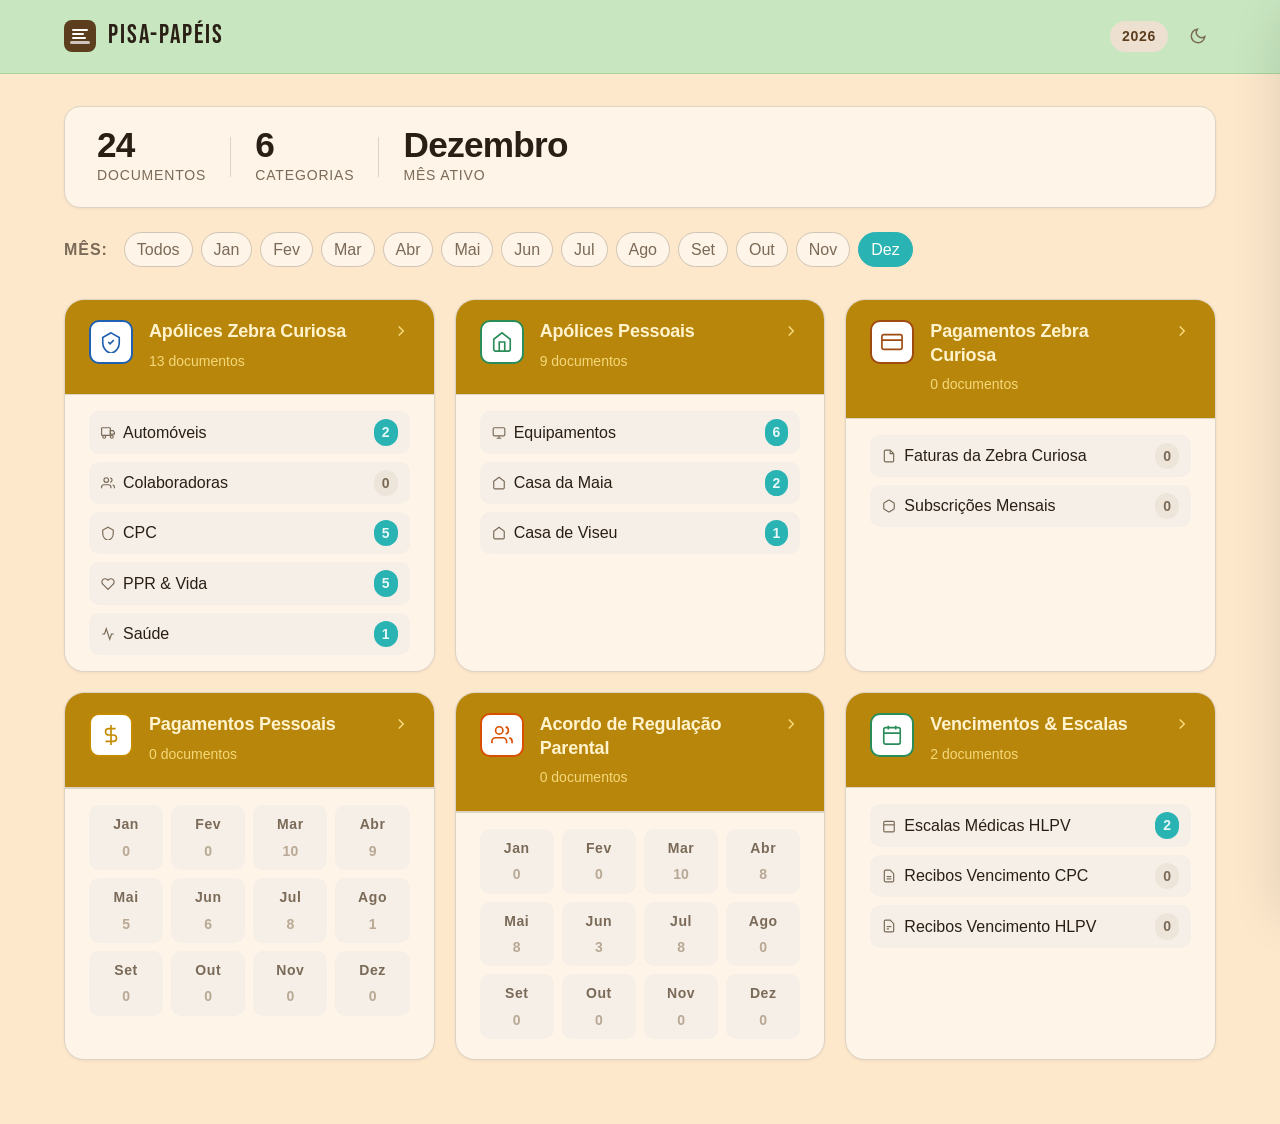
==== commit 9ac1e617: "Migração completa para Drive @clinicapediatricacoronado.com: reconstruir todos os knownFiles com nov" ====
--- a/index.html
+++ b/index.html
@@ -958,176 +958,198 @@
         name: 'Faturas da Zebra Curiosa',
         icon: `<svg width="14" height="14" viewBox="0 0 24 24" fill="none" stroke="currentColor" stroke-width="2"><path d="M14 2H6a2 2 0 00-2 2v16a2 2 0 002 2h12a2 2 0 002-2V8z"/><polyline points="14,2 14,8 20,8"/></svg>`,
         gdPath: GD_PATHS.faturasZebra,
-        monthlyDocs: { 0: 0, 1: 0, 2: 10, 3: 21, 4: 20, 5: 17, 6: 17, 7: 3, 8: 0, 9: 0, 10: 0, 11: 0 },
+        monthlyDocs: { 0: 0, 1: 0, 2: 10, 3: 21, 4: 20, 5: 17, 6: 17, 7: 9, 8: 2, 9: 0, 10: 0, 11: 0 },
         hasMonthFolders: true,
         knownFiles: {
-      0: [],  // Janeiro
-      1: [],  // Fevereiro
-      2: [ // Março
-        { name: 'Ageas Seguro de Vida Março 2026.pdf', label: 'Ageas — Seguro de Vida Zebra Curiosa (Mar 2026)', type: 'pdf', date: '2026-03', link: 'https://drive.google.com/file/d/1N0yoZDMyXs2G9vBiIyTmtQK3tfTc0_DF/view' },
-        { name: 'Aviso de Débito Fidelidade Hyundai Ioniq 2026.pdf', label: 'Fidelidade — Aviso Débito Hyundai Ioniq 5 (Mar 2026)', type: 'pdf', date: '2026-03', link: 'https://drive.google.com/file/d/17mhqkjeqnzow4xrXYLbx5sVS7ClCtu6y/view' },
-        { name: 'Aviso Débito VW Beetle Seguro.pdf', label: 'Tranquilidade — Aviso Débito VW New Beetle 76-44-NJ (Mar 2026)', type: 'pdf', date: '2026-03-04', link: 'https://drive.google.com/file/d/1V43lIT3TO8If8XYdPQAKq-Gt8EQYPnrD/view' },
-        { name: 'Condomínio Solar Carta Cobrança Março 2026.pdf', label: 'Condomínio Solar — Carta de Cobrança (Mar 2026)', type: 'pdf', date: '2026-03-09', link: 'https://drive.google.com/file/d/1jRzdEzQ87ENCRVY7G2y-jDlckQlHX40U/view' },
-        { name: 'Endesa Fatura Eletricidade Zebra Curiosa Março 2026.pdf', label: 'Endesa — Fatura Eletricidade Zebra Curiosa (Mar 2026)', type: 'pdf', date: '2026-03-15', link: 'https://drive.google.com/file/d/1kcPQ6gxyWrWeiv8BKmyl96U6Q7LRBBJ9/view' },
-        { name: 'Gassu Março 2026.PDF', label: 'Gás SU — Fatura (Mar 2026)', type: 'pdf', date: '2026-03', amount: 304.63, link: 'https://drive.google.com/file/d/191PkMcuC_aXxG1ktvlXtBdpxOESHRFlP/view' },
-        { name: 'Indaqua.pdf', label: 'INDAQUA — Fatura Água Zebra Curiosa (Mar 2026)', type: 'pdf', date: '2026-03-12', link: 'https://drive.google.com/file/d/1--ZTVSEtYXxCGfgxtsHyAya-VOzd7O49/view' },
-        { name: 'Jani-King — Serviço de Limpeza Zebra Curiosa Mar 2026.pdf', label: 'Jani-King — Limpeza (Mar 2026)', type: 'pdf', date: '2026-03', amount: 203.86, link: 'https://drive.google.com/file/d/1fFchWn1bJH7oTNK8LkCj35ymeJ9lZEOh/view' },
-        { name: 'Pagamento Antecipado Ticket Educação 2026.pdf', label: 'Ticket Educação — Pagamento Antecipado ZC (Abr 2026)', type: 'pdf', date: '2026-04', amount: 4942.80, link: 'https://drive.google.com/file/d/1WuQZ_1AJIh3ubvcus1oSxydWmbrBLKTm/view' },
-        { name: 'Vodafone Março 2026.pdf', label: 'Vodafone — Fatura Zebra Curiosa (Mar 2026)', type: 'pdf', date: '2026-03-05', link: 'https://drive.google.com/file/d/14LFznC2hQFnIybLKiqjxl1pqyByhiVfc/view' }
-      ],
-      3: [ // Abril
-        { name: 'Abreu Advogados.pdf', label: 'Abreu Advogados — Fatura (Abr 2026)', type: 'pdf', date: '2026-04', amount: 452.03, link: 'https://drive.google.com/file/d/1dZ6m3mnpsDjrnSceBAV3upi0vTpUCliA/view' },
-        { name: 'Ageas Poupança Multiplic Simão Abril 2026.PDF', label: 'Ageas — Aviso Débito Poupança Multiplic Simão (Abr 2026)', type: 'pdf', date: '2026-04', link: 'https://drive.google.com/file/d/1UuNZv8suq9OyxbY6OkIxUjDLgMvbAe9J/view' },
-        { name: 'Ageas Seguro de Vida B.PDF', label: 'Ageas — Aviso Débito Seguro Vida B ZC (Abr 2026)', type: 'pdf', date: '2026-04-20', amount: 121.92, link: 'https://drive.google.com/file/d/1wOhIR9dSfO_U6lkV4tkWgfaYoGrvFIuV/view' },
-        { name: 'AntonioVieira_FA_A26_22_Abr2026.pdf', label: 'António Vieira & Filhos — Fatura FA A26/22 Obras Gabinete Psicologia CPC (Abr 2026)', type: 'pdf', date: '2026-04-29', amount: 1383.75, link: 'https://drive.google.com/file/d/1Hi2e95-zqeHZggBB5OVtmTIAOUtYhy2I/view' },
-        { name: 'Anuidade Kaspersky Anti-Vírus 2026 Abril.pdf', label: 'Kaspersky — Premium 1 Dispositivo 1 Ano ZC (Abr 2026)', type: 'pdf', date: '2026-04-19', amount: 84.99, link: 'https://drive.google.com/file/d/1JAqRoIww6b53FPdCi1JVjzt28AolmLJk/view' },
-        { name: 'Condomínio Abril 2026.pdf', label: 'Condomínio Solar — Carta de Cobrança 2 (Abr 2026)', type: 'pdf', date: '2026-04', link: 'https://drive.google.com/file/d/1JN5vcNhyUce5QjJGKNqUB64_2NQdIcg8/view' },
-        { name: 'Condomínio Solar Abril 2026.pdf', label: 'Condomínio Solar — Carta de Cobrança (Abr 2026)', type: 'pdf', date: '2026-04', amount: 24.99, link: 'https://drive.google.com/file/d/14kdi8ksSB8ldDS9N5nZF4Eo9zAPeQT6M/view' },
-        { name: 'EDP — Fatura Eletricidade Zebra Curiosa Abr 2026.pdf', label: 'EDP — Fatura Eletricidade Zebra Curiosa (Abr 2026)', type: 'pdf', date: '2026-04-08', link: 'https://drive.google.com/file/d/1GacqaQtyJOR4vJ-wrMplzp60_cKaPq_y/view' },
-        { name: 'GasSU Abril 2026.PDF', label: 'GasSU — Gás Zebra Curiosa (Abr 2026)', type: 'pdf', date: '2026-04', amount: 5.50, link: 'https://drive.google.com/file/d/1Jda-4lGmaTVma_uy9F60TxkqjV6wGUvc/view' },
-        { name: 'Jani King Abril 2026 5.pdf', label: 'Jani-King — Limpeza Extra 29/04 ZC (Abr 2026)', type: 'pdf', date: '2026-04-30', amount: 101.93, link: 'https://drive.google.com/file/d/1UlkBEI2bh7JxEf5kW3pOSoQ_AEpbAtfM/view' },
-        { name: 'Jani-King Limpeza Extra 21-04 Abr 2026 (6768).pdf', label: 'Jani-King — Limpeza Extra 21/04 (Abr 2026)', type: 'pdf', date: '2026-04-23', amount: 101.93, link: 'https://drive.google.com/file/d/1ntS-Fda2siu4x4s_-1X8-MffhlJKwkv1/view' },
-        { name: 'Jani-King Limpeza Extra Abril 2026 (6685).pdf', label: 'Jani-King — Limpeza Extra 14/04 (Abr 2026)', type: 'pdf', date: '2026-04-16', amount: 101.93, link: 'https://drive.google.com/file/d/1h8AnksSqBvrEJtViBpdim88ya4EIuMRe/view' },
-        { name: 'Jani-King Limpeza Extra Mar-Abr 2026 (6595).pdf', label: 'Jani-King — Limpeza Extra 24/03, 31/03, 07/04 (Abr 2026)', type: 'pdf', date: '2026-04-10', amount: 305.79, link: 'https://drive.google.com/file/d/1PajEXAFh1igM2l73GRW_yGhIazrGNTmk/view' },
-        { name: 'JaniKing_6885_LD_Habitacao_Abr2026.pdf', label: 'Jani-King — Limpeza Extra 29/04 ZC (Abr 2026)', type: 'pdf', date: '2026-04-30', amount: 101.93, link: 'https://drive.google.com/file/d/1UeAP0l5pj9KncpemSb4UUs9-izAEEqj6/view' },
-        { name: 'Lusitania PPR Abril 2026.pdf', label: 'Lusitania — PPR Zebra Curiosa (Abr 2026)', type: 'pdf', date: '2026-04', amount: 250.00, link: 'https://drive.google.com/file/d/1VnUP33ACbDa7xoMWn-nancYVaetysYub/view' },
-        { name: 'My Hyundai Abril 2026', label: 'Hyundai — Serviço (Abr 2026)', type: 'pdf', date: '2026-04', amount: 99.00, link: 'https://drive.google.com/file/d/11QY-lz5H5vCKBRIPVRUsPDFBPKMupc_k/view' },
-        { name: 'Via Verde Abril 2026.pdf', label: 'Via Verde — Fatura Zebra Curiosa (Abr 2026)', type: 'pdf', date: '2026-04', amount: 36.70, link: 'https://drive.google.com/file/d/1aKy7-eSXAXwRFl9r1OdQUxs-7NHLEp3R/view' },
-        { name: 'Vodafone Abril 2026.pdf', label: 'Vodafone — Fatura Zebra Curiosa (Abr 2026)', type: 'pdf', date: '2026-04', amount: 221.26, link: 'https://drive.google.com/file/d/1kvP39sOMyJdHv4mH1srUeyxUxkWISrjp/view' },
-        { name: 'Workview Abril 2026', label: 'Workview — Fatura (Abr 2026)', type: 'pdf', date: '2026-04', amount: 80.00, link: 'https://drive.google.com/file/d/15_t_N0HWOcihGqSJUWoIJ7ODI632CS_A/view' },
-        { name: 'Workview Anual 2026 Janeiro.pdf', label: 'Workview — Fatura (Abr 2026)', type: 'pdf', date: '2026-04', amount: 166.10, link: 'https://drive.google.com/file/d/1iVdZNZjLkDunEA2kJfl7hn3RQBaTYln2/view' },
-        { name: 'Águas do Norte — Fatura Água Zebra Curiosa Abril 2026.pdf', label: 'Águas do Norte — Fatura Água Zebra Curiosa (Abr 2026)', type: 'pdf', date: '2026-04-16', link: 'https://drive.google.com/file/d/17qLSSkQx0VamaWaH-U57z7-ZYicV1d6f/view' }
-      ],
-      4: [ // Maio
-        { name: 'Acidentes de Trabalho 2026 Maio Anual', label: 'Acidentes Trabalho — Apólice Anual (Mai 2026)', type: 'pdf', date: '2026-05', amount: 364.44, link: 'https://drive.google.com/file/d/1gEfoEc7LogEc0T7DuUHAWXkbFzBkiENJ/view' },
-        { name: 'Ageas Multiplic Maio 2026.PDF', label: 'Ageas — Poupança Multiplic Simão Ferreira (Mai 2026)', type: 'pdf', date: '2026-05', amount: 250.94, link: 'https://drive.google.com/file/d/1tX-Bhfw8E0LSp027g5tplQSTQYwBbvy9/view' },
-        { name: 'Ageas RC Profissional Zebra Curiosa Maio 2026.PDF', label: 'Ageas — Aviso Débito RC Profissional/Exploração ZC Apólice 00841024520400000 €330,00 (Mai 2026)', type: 'pdf', date: '2026-05-15', amount: 330.00, link: 'https://drive.google.com/file/d/1_OoJgJ_4ApwWCDSXcBPG75ltTf5SfXXl/view' },
-        { name: 'Aguas do Norte - Fatura Agua Zebra Curiosa Mai 2026.pdf', label: 'Águas do Norte — Fatura Água Zebra Curiosa (Mai 2026)', type: 'pdf', date: '2026-05-19', amount: 11.45, link: 'https://drive.google.com/file/d/1L15IseJFrewDCbjcrDgYoKwSZ5rl7aDk/view' },
-        { name: 'Condomínio CPC Maio 2026.pdf', label: 'Condomínio CPC — Carta de Cobrança (Mai 2026)', type: 'pdf', date: '2026-05', amount: 24.99, link: 'https://drive.google.com/file/d/1YzNvpW34qvHel9UmjlB_14uW2NZIn3GV/view' },
-        { name: 'EDP Fatura Eletricidade ZC Maio 2026.pdf', label: 'EDP — Fatura Eletricidade Zebra Curiosa (Mai 2026)', type: 'pdf', date: '2026-05-11', amount: 109.01, link: 'https://drive.google.com/file/d/1IE1e_3XxkzL1qQh1Hr_N0jV1sW5JsmNq/view' },
-        { name: 'Endesa Fatura Eletricidade CPC Maio 2026.pdf', label: 'Endesa — Fatura Eletricidade CPC (Mai 2026)', type: 'pdf', date: '2026-05-04', amount: 39.13, link: 'https://drive.google.com/file/d/1Uj8ATJxXfsBarRS40AIXf8aDsrlBLukQ/view' },
-        { name: 'Gas SU - Fatura Gas Natural Zebra Curiosa Mai 2026.pdf', label: 'Gás SU — Fatura Gás Natural Zebra Curiosa (Mai 2026)', type: 'pdf', date: '2026-05-11', amount: 389.37, link: 'https://drive.google.com/file/d/1o8qznXiQ6cK6FJMbqoxVzbV-ffdWrYuy/view' },
-        { name: 'iMed Anuidade Maio 2026.pdf', label: 'iMed — Anuidade Plataforma Médica ZC (Mai 2026)', type: 'pdf', date: '2026-05', amount: 597.78, link: 'https://drive.google.com/file/d/1SG_u_KAWtGSWMqkesG5RlgSMgxzJ4BbR/view' },
-        { name: 'Indaqua Maio 2026.pdf', label: 'INDAQUA — Fatura Água Zebra Curiosa K2026FA/10122119 (Jun 2026)', type: 'pdf', date: '2026-06-01', amount: 59.09, link: 'https://drive.google.com/file/d/1iWbHViCYJKWmKOCvvYa8L1agZEISO3yR/view' },
-        { name: 'Jani King 4 Maio 2026.pdf', label: 'Jani-King — Limpeza Extra 4 (Mai 2026)', type: 'pdf', date: '2026-05-26', amount: 101.93, link: 'https://drive.google.com/file/d/1EcSQ__F42cmvuH7T2e1fn7qmq2Dikcaw/view' },
-        { name: 'Jani King Maio 2026 1ª.pdf', label: 'Jani-King — Limpeza Extra 05/05 FA.2026/8295 (Mai 2026)', type: 'pdf', date: '2026-05-06', amount: 101.93, link: 'https://drive.google.com/file/d/1YhUeKAdYZNIyeGO-cWS__o7XyzTS0TvT/view' },
-        { name: 'Jani King Maio 2026 2ª.pdf', label: 'Jani-King — Limpeza Extra 2 (Mai 2026)', type: 'pdf', date: '2026-05', amount: 101.93, link: 'https://drive.google.com/file/d/1BDMxMO-pwAVHjtVEz1NayJTqZrZdvMOl/view' },
-        { name: 'Jani-King Fatura Maio 2026.pdf', label: 'Jani-King — Limpeza Extra 2 (Mai 2026)', type: 'pdf', date: '2026-05', amount: 101.93, link: 'https://drive.google.com/file/d/1Vx5_LEL2JqamIWIlsNkfxP7-2gMK--oC/view' },
-        { name: 'Lusitania PPR Maio 2026', label: 'Lusitania — PPR Zebra Curiosa (Mai 2026)', type: 'pdf', date: '2026-05', amount: 250.00, link: 'https://drive.google.com/file/d/1lTw1V_slfTupWXCqfP2KZ7Z_u_Enidp7/view' },
-        { name: 'Perplexity Maio 2026 6.pdf', label: 'Perplexity — Subscrição (Mai 2026)', type: 'pdf', date: '2026-05', amount: 61.50, link: 'https://drive.google.com/file/d/1B0qWE2llal_LolOLQ5AcH_FuhSh_Zw9Y/view' },
-        { name: 'Tranquilidade_AvisoDebito_AcidTrab_Abr2026.pdf', label: 'Acidentes Trabalho — Apólice Anual (Mai 2026)', type: 'pdf', date: '2026-05', amount: 364.44, link: 'https://drive.google.com/file/d/1lSnyRdQxdQXtWPohpDPYRgTZ6lagKhe-/view' },
-        { name: 'Via Verde Maio 2026.pdf', label: 'Via Verde — Fatura Zebra Curiosa (Mai 2026)', type: 'pdf', date: '2026-05', amount: 31.96, link: 'https://drive.google.com/file/d/1uA-mvEF-DTWN3anO_NDceYd0q7mTgQBv/view' },
-        { name: 'Vodafone Maio 2026.pdf', label: 'Vodafone — Fatura Zebra Curiosa (Mai 2026)', type: 'pdf', date: '2026-05-03', amount: 221.44, link: 'https://drive.google.com/file/d/1gMSsl2QbOz3KMCZdA7eT-n9yqm_TFn2r/view' },
-        { name: 'Zurich_Negocio_Seguro_CPC_Maio_2026.pdf', label: 'Zurich — Aviso Débito Negócio Seguro CPC Apol. 009096102 (Mai 2026)', type: 'pdf', date: '2026-05-24', amount: 343.69, link: 'https://drive.google.com/file/d/1l3O1fHl05MZr54YYTRcpzLhQbrWTq41b/view' }
-      ],
-      5: [ // Junho
-        { name: 'Ageas Multiplic Junho 2026.pdf', label: 'Ageas — Aviso Débito (Jun 2026)', type: 'pdf', date: '2026-06', amount: 250.94, link: 'https://drive.google.com/file/d/1oNnbuCZvSS4SW2VXWULaTtBSzPU0ADhH/view' },
-        { name: 'Ageas Vida Junho 2026.PDF', label: 'Ageas — Aviso Débito (Jun 2026)', type: 'pdf', date: '2026-06', amount: 119.44, link: 'https://drive.google.com/file/d/1NfjEGz77QOdUkHdcRvN-ayIsGynIBtEP/view' },
-        { name: 'Aguas do Norte Junho 2026', label: 'Águas do Norte — Fatura (Jun 2026)', type: 'pdf', date: '2026-06', amount: 12.25, link: 'https://drive.google.com/file/d/1l8jqNSr3TBISyeCaY9eHbgWTNWCDX8o6/view' },
-        { name: 'Condomínio Base Junho 2026.pdf', label: 'Condomínio — Cobrança (Jun 2026)', type: 'pdf', date: '2026-06', amount: 36.12, link: 'https://drive.google.com/file/d/1-6xsPqxUvyuTCdXXWECpfFe8ZIdjDhRz/view' },
-        { name: 'Condomínio Extra Junho 2026.pdf', label: 'Condomínio — Cobrança (Jun 2026)', type: 'pdf', date: '2026-06', amount: 36.12, link: 'https://drive.google.com/file/d/1UUrFya0HqhO7PZUyqTqyy7ie2hENraKe/view' },
-        { name: 'CPC Generali Tranquilidade.pdf', label: 'Acidentes Trabalho — Apólice Anual (Mai 2026)', type: 'pdf', date: '2026-05', amount: 364.44, link: 'https://drive.google.com/file/d/1-cgw6j8ByURSoR1Tu4XC4gwAXUIJwFe0/view' },
-        { name: 'CSTech Worten Fatura Junho 2026.pdf', label: 'CSTech (Marketplace Worten) — Comando PS5 DualSense Astro Bot ZC FT 01P2026/2632 €169,99 (Jun 2026)', type: 'pdf', date: '2026-06-02', amount: 169.99, link: 'https://drive.google.com/file/d/1_4TlqViJSxbI1xXbhIF3B23-gRSBFiUF/view' },
-        { name: 'EDP Maia Junho 2026.pdf', label: 'EDP — Fatura Eletricidade Maia (Jun 2026)', type: 'pdf', date: '2026-06', amount: 105.93, link: 'https://drive.google.com/file/d/1Q1zHBRQDBt2YQ15D41_Smxr-DQ-FGrwj/view' },
-        { name: 'Endesa Junho 2026 Eletricidade .PDF', label: 'Endesa — Fatura (Jun 2026)', type: 'pdf', date: '2026-06', amount: 33.67, link: 'https://drive.google.com/file/d/1lMS4PiVojvyzgPsVqNZF2CVJTxPJ8jZM/view' },
-        { name: 'Endesa Junho 2026.PDF', label: 'Endesa — Fatura (Jun 2026)', type: 'pdf', date: '2026-06', amount: 15.06, link: 'https://drive.google.com/file/d/1NfqxcEvOcC6Mv1yPMgSX_lToJ82fWyX9/view' },
-        { name: 'Gas SU Junho 2026.PDF', label: 'Gás SU — Fatura (Jun 2026)', type: 'pdf', date: '2026-06', amount: -102.65, link: 'https://drive.google.com/file/d/1UUcOW4gMqcvVjC9IizKV6wg0sXHPahEa/view' },
-        { name: 'Jani King Junho 2026 1ª semana.pdf', label: 'Jani-King — Limpeza (Jun 2026)', type: 'pdf', date: '2026-06', amount: 101.93, link: 'https://drive.google.com/file/d/1i682D0h_t7AFbYTnAH8kxZA2tCmcn4Fy/view' },
-        { name: 'Jani King Junho 2026 2ª e 3ª semana.pdf', label: 'Jani-King — Limpeza (Jun 2026)', type: 'pdf', date: '2026-06', amount: 169.84, link: 'https://drive.google.com/file/d/1OLs_KDFS_iq3xF-4C_Lg-IYiXLkMESCf/view' },
-        { name: 'Jani King Junho 2026 3 e 4.pdf', label: 'Jani-King — Limpeza (Jun 2026)', type: 'pdf', date: '2026-06', amount: 169.84, link: 'https://drive.google.com/file/d/1q3_aK61QJq2yajCfAHOfOaogtto3jJtq/view' },
-        { name: 'PPR Lusitania Junho 2026.pdf', label: 'Lusitania — PPR Zebra Curiosa (Mai 2026)', type: 'pdf', date: '2026-05', amount: 250.00, link: 'https://drive.google.com/file/d/19evGWj0EjmAvn5xjgf04Xpew6VnHox5b/view' },
-        { name: 'Via Verde Junho 2026.pdf', label: 'Via Verde — Fatura (Jun 2026)', type: 'pdf', date: '2026-06', amount: 31.19, link: 'https://drive.google.com/file/d/1P5iVsOaFkH5A8sgP6DlVhvoH5ayAtI4I/view' },
-        { name: 'Vodafone Junho 2026', label: 'Vodafone — Fatura (Jun 2026)', type: 'pdf', date: '2026-06', amount: 183.10, link: 'https://drive.google.com/file/d/1_oVsoQPM5cSXje53wV5aS2EhOD19tZua/view' }
-      ],
-      6: [ // Julho
-        { name: 'Ageas Multiplic Mais Julho 2026.pdf', label: 'Ageas — Aviso Débito Multiplic Mais ZC (Jul 2026)', type: 'pdf', date: '2026-07-06', amount: 250.94, link: 'https://drive.google.com/file/d/1ubDKjcSLU0YEW7arDO1KMzrcqU-GSUj2/view' },
-        { name: 'Ageas Ritmo V Profissional Julho 2026.pdf', label: 'Ageas — Aviso Débito Ritmo V Profissional ZC (Jul 2026)', type: 'pdf', date: '2026-07-20', amount: 121.92, link: 'https://drive.google.com/file/d/1haKkocOTyoFOhPrn8NrjG5Kxz5CkeXj3/view' },
-        { name: 'Ageas Vida Julho 2026.PDF', label: 'Ageas — Aviso Débito Seguro Vida ZC (Jul 2026)', type: 'pdf', date: '2026-07', amount: 121.92, link: 'https://drive.google.com/file/d/1HfQCL8HlomM2EDuep2tuysftx5kk5kKD/view' },
-        { name: 'Biofluidos Manutenção AC CPC Julho 2026.pdf', label: 'Biofluidos — Manutenção Ar Condicionado CPC (Jul 2026)', type: 'pdf', date: '2026-07-21', amount: 166.05, link: 'https://drive.google.com/file/d/19l4083YZmavm2ZWzF-0FcJ5_b1U1Eas9/view' },
-        { name: 'Cartão Continente Fatura Julho 2026.pdf', label: 'Cartão Continente — Fatura Alimentação/Consumo Zebra Curiosa NIF PT514199920 (Jul 2026)', type: 'pdf', date: '2026-07-13', amount: 47.15, link: 'https://drive.google.com/file/d/12SjnmajKSkYrgVqpp43bg-s_tDJDvpFS/view' },
-        { name: 'Condomínio Edifício Solar CPC Julho 2026.pdf', label: 'Condomínio Edifício Solar CPC — Carta de Cobrança (Jul 2026)', type: 'pdf', date: '2026-07', amount: 48.00, link: 'https://drive.google.com/file/d/1JW_n7hXBWpyb7MYgnyikniJNsW2AaYkx/view' },
-        { name: 'EDP CPC Julho 2026.pdf', label: 'EDP — Fatura Eletricidade CPC (Jul 2026)', type: 'pdf', date: '2026-07', amount: 31.94, link: 'https://drive.google.com/file/d/1LC5Ggjn1Y6pJ3qgEEynUMyeIpQ-I-d4Q/view' },
-        { name: 'Endesa Maia Julho 2026 .PDF', label: 'Endesa — Fatura Eletricidade Zebra Curiosa Maia NIF PT514199920 (Jul 2026)', type: 'pdf', date: '2026-07', amount: 126.73, link: 'https://drive.google.com/file/d/1Xd55UK6h1pra1buWb5oHufLE7SNGaDDM/view' },
-        { name: 'Gas SU Julho 2026.PDF', label: 'Gás SU — Fatura Gás Natural Zebra Curiosa (Jul 2026)', type: 'pdf', date: '2026-07', amount: 55.48, link: 'https://drive.google.com/file/d/1wTsRuvVlfNfJ5B-E5KX7ch5gP5y7YE6u/view' },
-        { name: 'Gas SU Nota Crédito Julho 2026.pdf', label: 'Gás SU — Nota Crédito ZC (Jul 2026)', type: 'pdf', date: '2026-07-18', amount: -28.08, link: 'https://drive.google.com/file/d/1tU3nm8kW8_TQ_hqTKN7Ts3HebxKzkcIX/view' },
-        { name: 'Indaqua Julho 2026.pdf', label: 'INDAQUA — Fatura Água Zebra Curiosa (Jul 2026)', type: 'pdf', date: '2026-07', amount: 51.60, link: 'https://drive.google.com/file/d/1HTB-rB5i2YZjXotFeAMHQUloy5r2D5kd/view' },
-        { name: 'Jani King 2026 Julho 3', label: 'Jani-King — Limpeza (Jul 2026)', type: 'pdf', date: '2026-07', amount: 84.92, link: 'https://drive.google.com/file/d/13TmyFgmRcjj_iLyWFi2UUmjCj8JvwlPA/view' },
-        { name: 'Jani King Julho 2026 2', label: 'Jani-King — Limpeza (Jul 2026)', type: 'pdf', date: '2026-07', amount: 169.84, link: 'https://drive.google.com/file/d/1LyU9LHTk2WGGcIMoBOnoMCZLHQGFk8do/view' },
-        { name: 'PPR Lusitânia 2026 Julho.pdf', label: 'Lusitânia — PPR Zebra Curiosa (Jul 2026)', type: 'pdf', date: '2026-07', amount: 250.00, link: 'https://drive.google.com/file/d/1Prt2HHRRyqbUzsGfzDGv-OMJUMxatg9h/view' },
-        { name: 'Vodafone Julho 2026.pdf', label: 'Vodafone — Fatura Zebra Curiosa (Jul 2026)', type: 'pdf', date: '2026-07', amount: 188.95, link: 'https://drive.google.com/file/d/1A6Qr-dBa2sRy7jhp-17xtRXD89ODukCt/view' },
-        { name: 'Águas do Norte 2 CPC Julho 2026.pdf', label: 'Águas do Norte — Fatura 2 Zebra Curiosa (Jul 2026)', type: 'pdf', date: '2026-07-15', amount: 10.47, link: 'https://drive.google.com/file/d/1L4_9H5Kc9m6XKDYCrOxLVbEeYEsrRCrF/view' },
-        { name: 'Águas do Norte Julho 2026.pdf', label: 'Águas do Norte — Fatura Água Zebra Curiosa (Jul 2026)', type: 'pdf', date: '2026-07', amount: 10.76, link: 'https://drive.google.com/file/d/1MlzXH0bgw5O5iig2KlrKrtNB2U-IFRFU/view' }
-      ],
-      7: [ // Agosto
-        { name: 'Ageas Multiplic Agosto 2026.PDF', label: 'Ageas — Aviso Débito (Ago 2026)', type: 'pdf', date: '2026-08', amount: 250.94, link: 'https://drive.google.com/file/d/1xtIvZ9kwBO8UEe0iuw5pF2BNYqr_TbVC/view' },
-        { name: 'GasSU Agosto 2026', label: 'Gás SU — Nota Crédito ZC (Jul 2026)', type: 'pdf', date: '2026-07-18', amount: -28.08, link: 'https://drive.google.com/file/d/1w0HdgOEIVnRVyK3MNd1l_okTGMODayyp/view' },
-        { name: 'Águas do Norte Agosto 2026', label: 'Águas do Norte — Fatura 2 Zebra Curiosa (Jul 2026)', type: 'pdf', date: '2026-07-15', amount: 10.47, link: 'https://drive.google.com/file/d/1wxINw0Hq8EBsy5_ZuExq35XFHIdKOK4Q/view' }
-      ],
-      8: [],  // Setembro
-      9: [],  // Outubro
-      10: [],  // Novembro
-      11: []  // Dezembro
-    }
+          0: [],  // Janeiro,
+          1: [],  // Fevereiro,
+          2: [ // Março
+            { name: 'Ageas Seguro de Vida Março 2026.pdf', label: 'Ageas — Seguro de Vida Zebra Curiosa (Mar 2026)', type: 'pdf', date: '2026-03', link: 'https://drive.google.com/file/d/1dxBhgAMS4bCe1KII3FkdUARJtzPm0H74/view' },
+            { name: 'Aviso de Débito Fidelidade Hyundai Ioniq 2026.pdf', label: 'Fidelidade — Aviso Débito Hyundai Ioniq 5 (Mar 2026)', type: 'pdf', date: '2026-03', link: 'https://drive.google.com/file/d/1LUy1aYh3PvWlu0KWX8zGzi75myHsYyNL/view' },
+            { name: 'Aviso Débito VW Beetle Seguro.pdf', label: 'Tranquilidade — Aviso Débito VW New Beetle 76-44-NJ (Mar 2026)', type: 'pdf', date: '2026-03-04', link: 'https://drive.google.com/file/d/1wUtt1P0geB7oEg-ZHXOH0n1ynX_8jv8z/view' },
+            { name: 'Condomínio Solar Carta Cobrança Março 2026.pdf', label: 'Condomínio Solar — Carta de Cobrança (Mar 2026)', type: 'pdf', date: '2026-03-09', link: 'https://drive.google.com/file/d/11DnBWGBCX-5PBT_kOq1l7FtMU36e2iV5/view' },
+            { name: 'Endesa Fatura Eletricidade Zebra Curiosa Março 2026.pdf', label: 'Endesa — Fatura Eletricidade Zebra Curiosa (Mar 2026)', type: 'pdf', date: '2026-03-15', link: 'https://drive.google.com/file/d/1S32ioQJLDJX4sxlLdm2qkXz01-hL-Q3D/view' },
+            { name: 'Gassu Março 2026.PDF', label: 'Gás SU — Fatura (Mar 2026)', type: 'pdf', date: '2026-03', amount: 304.63, link: 'https://drive.google.com/file/d/1sr-hAmDmCN_mh4bD-PsUyN-hPB5VTXHA/view' },
+            { name: 'Indaqua.pdf', label: 'INDAQUA — Fatura Água Zebra Curiosa (Mar 2026)', type: 'pdf', date: '2026-03-12', link: 'https://drive.google.com/file/d/1NEpYSuh1AUqGZ8EeBjQ6HT91Qxe2xJDn/view' },
+            { name: 'Jani-King — Serviço de Limpeza Zebra Curiosa Mar 2026.pdf', label: 'Jani-King — Limpeza (Mar 2026)', type: 'pdf', date: '2026-03', amount: 203.86, link: 'https://drive.google.com/file/d/1u0lCYgO0kcuZ7RDBBofFmWDtlZKgCziP/view' },
+            { name: 'Pagamento Antecipado Ticket Educação 2026.pdf', label: 'Ticket Educação — Pagamento Antecipado ZC (Abr 2026)', type: 'pdf', date: '2026-04', amount: 4942.8, link: 'https://drive.google.com/file/d/1yrSPlb-ePB0ggCnhdpwo5iPvnSxsd3jW/view' },
+            { name: 'Vodafone Março 2026.pdf', label: 'Vodafone — Fatura Zebra Curiosa (Mar 2026)', type: 'pdf', date: '2026-03-05', link: 'https://drive.google.com/file/d/1qK7rRh4yCI79EK9a8jJ0LRnufklmCcqI/view' }
+          ],
+          3: [ // Abril
+            { name: 'Abreu Advogados.pdf', label: 'Abreu Advogados — Fatura (Abr 2026)', type: 'pdf', date: '2026-04', amount: 452.03, link: 'https://drive.google.com/file/d/1ezNCcwVnWSgJ0jgdhgdBiKEcblznFmGD/view' },
+            { name: 'Ageas Poupança Multiplic Simão Abril 2026.PDF', label: 'Ageas — Aviso Débito Poupança Multiplic Simão (Abr 2026)', type: 'pdf', date: '2026-04', link: 'https://drive.google.com/file/d/1ot5SK6AUZEF54DwV1nq-5uGMNSao4ePl/view' },
+            { name: 'Ageas Seguro de Vida B.PDF', label: 'Ageas — Aviso Débito Seguro Vida B ZC (Abr 2026)', type: 'pdf', date: '2026-04-20', amount: 121.92, link: 'https://drive.google.com/file/d/1b4wWGWX2bnAaa3V3ti88_bfiMu0xY0Sa/view' },
+            { name: 'AntonioVieira_FA_A26_22_Abr2026.pdf', label: 'António Vieira & Filhos — Fatura FA A26/22 Obras Gabinete Psicologia CPC (Abr 2026)', type: 'pdf', date: '2026-04-29', amount: 1383.75, link: 'https://drive.google.com/file/d/1YFj4AfY8kZTX60B07VysWvx2jSR5LOEK/view' },
+            { name: 'Anuidade Kaspersky Anti-Vírus 2026 Abril.pdf', label: 'Kaspersky — Premium 1 Dispositivo 1 Ano ZC (Abr 2026)', type: 'pdf', date: '2026-04-19', amount: 84.99, link: 'https://drive.google.com/file/d/1ca4k28NnRSGCKOXvp4KZiJdtO6cHhhcF/view' },
+            { name: 'Condomínio Abril 2026.pdf', label: 'Condomínio Solar — Carta de Cobrança 2 (Abr 2026)', type: 'pdf', date: '2026-04', link: 'https://drive.google.com/file/d/1nmbkgDmrxcIfW1EfofIeQDViKMSPsMg7/view' },
+            { name: 'Condomínio Solar Abril 2026.pdf', label: 'Condomínio Solar — Carta de Cobrança (Abr 2026)', type: 'pdf', date: '2026-04', amount: 24.99, link: 'https://drive.google.com/file/d/1yiKOdRTPtVUIm-__1RghRTcebF2BuBxx/view' },
+            { name: 'EDP — Fatura Eletricidade Zebra Curiosa Abr 2026.pdf', label: 'EDP — Fatura Eletricidade Zebra Curiosa (Abr 2026)', type: 'pdf', date: '2026-04-08', link: 'https://drive.google.com/file/d/1FCBv2fAWhJyPoTLDqOjSSKQdlo5HMWxQ/view' },
+            { name: 'GasSU Abril 2026.PDF', label: 'GasSU — Gás Zebra Curiosa (Abr 2026)', type: 'pdf', date: '2026-04', amount: 5.5, link: 'https://drive.google.com/file/d/1CFKpKguOdG4AqhZeDvst6CfiF1-JG7d4/view' },
+            { name: 'Jani King Abril 2026 5.pdf', label: 'Jani-King — Limpeza Extra 29/04 ZC (Abr 2026)', type: 'pdf', date: '2026-04-30', amount: 101.93, link: 'https://drive.google.com/file/d/1YTem3e6Tex-6NOCliQdxNPwJfVjFVToi/view' },
+            { name: 'Jani-King Limpeza Extra 21-04 Abr 2026 (6768).pdf', label: 'Jani-King — Limpeza Extra 21/04 (Abr 2026)', type: 'pdf', date: '2026-04-23', amount: 101.93, link: 'https://drive.google.com/file/d/1iztGlb8BQwnkqg3UZGfaT2FJPc4nT1vE/view' },
+            { name: 'Jani-King Limpeza Extra Abril 2026 (6685).pdf', label: 'Jani-King — Limpeza Extra 14/04 (Abr 2026)', type: 'pdf', date: '2026-04-16', amount: 101.93, link: 'https://drive.google.com/file/d/1jmSlbtEcwpNLpPp7tgd5wBAyR8Bb2H-7/view' },
+            { name: 'Jani-King Limpeza Extra Mar-Abr 2026 (6595).pdf', label: 'Jani-King — Limpeza Extra 24/03, 31/03, 07/04 (Abr 2026)', type: 'pdf', date: '2026-04-10', amount: 305.79, link: 'https://drive.google.com/file/d/1HKkFHBd9_15o4d-hiQJcj4y-cfb8swwr/view' },
+            { name: 'JaniKing_6885_LD_Habitacao_Abr2026.pdf', label: 'Jani-King — Limpeza Extra 29/04 ZC (Abr 2026)', type: 'pdf', date: '2026-04-30', amount: 101.93, link: 'https://drive.google.com/file/d/1AQKrsfUH5tDZE2dy1JOm4Cohim_H7ZTj/view' },
+            { name: 'Lusitania PPR Abril 2026.pdf', label: 'Lusitania — PPR Zebra Curiosa (Abr 2026)', type: 'pdf', date: '2026-04', amount: 250.0, link: 'https://drive.google.com/file/d/10gKVNAfUyLDmuHvrAZfFem-yv5lm8e7-/view' },
+            { name: 'My Hyundai Abril 2026.pdf', label: 'Hyundai — Serviço (Abr 2026)', type: 'pdf', date: '2026-04', amount: 99.0, link: 'https://drive.google.com/file/d/1T3rSeAlRJThZ8uxWYquz3m_XpeT_X_A4/view' },
+            { name: 'Via Verde Abril 2026.pdf', label: 'Via Verde — Fatura Zebra Curiosa (Abr 2026)', type: 'pdf', date: '2026-04', amount: 36.7, link: 'https://drive.google.com/file/d/1xx8zeRALSQ3DS8HO1TjCs4hsSW7AUoax/view' },
+            { name: 'Vodafone Abril 2026.pdf', label: 'Vodafone — Fatura Zebra Curiosa (Abr 2026)', type: 'pdf', date: '2026-04', amount: 221.26, link: 'https://drive.google.com/file/d/1pYlJEZ1ES26AtUdvgOfdpYFLmNQb9_ES/view' },
+            { name: 'Workview Abril 2026.pdf', label: 'Workview — Fatura (Abr 2026)', type: 'pdf', date: '2026-04', amount: 80.0, link: 'https://drive.google.com/file/d/1ZKJ3UGiXpqSKIpkPaqsC3LmJ5fk4QYss/view' },
+            { name: 'Workview Anual 2026 Janeiro.pdf', label: 'Workview — Fatura (Abr 2026)', type: 'pdf', date: '2026-04', amount: 166.1, link: 'https://drive.google.com/file/d/1u675xsufexjQ6gAPOyJdFl3HJ8ih0MrS/view' },
+            { name: 'Águas do Norte — Fatura Água Zebra Curiosa Abril 2026.pdf', label: 'Águas do Norte — Fatura Água Zebra Curiosa (Abr 2026)', type: 'pdf', date: '2026-04-16', link: 'https://drive.google.com/file/d/1rGQaVpObKko6v3B-DIwjJuBsVRQ1dm6A/view' }
+          ],
+          4: [ // Maio
+            { name: 'Acidentes de Trabalho 2026 Maio Anual.pdf', label: 'Acidentes Trabalho — Apólice Anual (Mai 2026)', type: 'pdf', date: '2026-05', amount: 364.44, link: 'https://drive.google.com/file/d/1RGcTRDhDIB57tieW8PPYIKnFBuo3Kz6A/view' },
+            { name: 'Ageas Multiplic Maio 2026.PDF', label: 'Ageas — Poupança Multiplic Simão Ferreira (Mai 2026)', type: 'pdf', date: '2026-05', amount: 250.94, link: 'https://drive.google.com/file/d/1C14iRTKFJL7oTZyPygTTLgWoGF2R1UJc/view' },
+            { name: 'Ageas RC Profissional Zebra Curiosa Maio 2026.PDF', label: 'Ageas — Aviso Débito RC Profissional/Exploração ZC Apólice 00841024520400000 €330,00 (Mai 2026)', type: 'pdf', date: '2026-05-15', amount: 330.0, link: 'https://drive.google.com/file/d/1wY2Y_wkXrF26YL6zUkprx2iYyFdY0pEE/view' },
+            { name: 'Aguas do Norte - Fatura Agua Zebra Curiosa Mai 2026.pdf', label: 'Águas do Norte — Fatura Água Zebra Curiosa (Mai 2026)', type: 'pdf', date: '2026-05-19', amount: 11.45, link: 'https://drive.google.com/file/d/1NZqLRBHZFHaG9QKGsfsJ_bsldXrKPEtV/view' },
+            { name: 'Condomínio CPC Maio 2026.pdf', label: 'Condomínio CPC — Carta de Cobrança (Mai 2026)', type: 'pdf', date: '2026-05', amount: 24.99, link: 'https://drive.google.com/file/d/1d8SpAVZT-4avE3kWqh9uaYmDO9jI0pKt/view' },
+            { name: 'EDP Fatura Eletricidade ZC Maio 2026.pdf', label: 'EDP — Fatura Eletricidade Zebra Curiosa (Mai 2026)', type: 'pdf', date: '2026-05-11', amount: 109.01, link: 'https://drive.google.com/file/d/1vo_Wq92lZBpOtcHAAx5scERwQHNFxIwx/view' },
+            { name: 'Endesa Fatura Eletricidade CPC Maio 2026.pdf', label: 'Endesa — Fatura Eletricidade CPC (Mai 2026)', type: 'pdf', date: '2026-05-04', amount: 39.13, link: 'https://drive.google.com/file/d/1IYpVv6DrbAF7G2TUtyNtc32QYDKwbD12/view' },
+            { name: 'Gas SU - Fatura Gas Natural Zebra Curiosa Mai 2026.pdf', label: 'Gás SU — Fatura Gás Natural Zebra Curiosa (Mai 2026)', type: 'pdf', date: '2026-05-11', amount: 389.37, link: 'https://drive.google.com/file/d/1_Ofi9csYyrvp-BaDL77Gn5HAJp5BZlH-/view' },
+            { name: 'iMed Anuidade Maio 2026.pdf', label: 'iMed — Anuidade Plataforma Médica ZC (Mai 2026)', type: 'pdf', date: '2026-05', amount: 597.78, link: 'https://drive.google.com/file/d/1hEIrb9V8cX02stbLbtp6y3bpIuJ1lP95/view' },
+            { name: 'Indaqua Maio 2026.pdf', label: 'INDAQUA — Fatura Água Zebra Curiosa K2026FA/10122119 (Jun 2026)', type: 'pdf', date: '2026-06-01', amount: 59.09, link: 'https://drive.google.com/file/d/1mm6pd-HxT7lOxl6wjwUzev4kBPlQ8_tG/view' },
+            { name: 'Jani King 4 Maio 2026.pdf', label: 'Jani-King — Limpeza Extra 4 (Mai 2026)', type: 'pdf', date: '2026-05-26', amount: 101.93, link: 'https://drive.google.com/file/d/1s057fZHtqaTRXe-iUc6xpvB1SDiVDwJ5/view' },
+            { name: 'Jani King Maio 2026 1ª.pdf', label: 'Jani-King — Limpeza Extra 05/05 FA.2026/8295 (Mai 2026)', type: 'pdf', date: '2026-05-06', amount: 101.93, link: 'https://drive.google.com/file/d/1VMaOzkw2H-_4y34M7ol1fyStBaDDrjXU/view' },
+            { name: 'Jani King Maio 2026 2ª.pdf', label: 'Jani-King — Limpeza Extra 2 (Mai 2026)', type: 'pdf', date: '2026-05', amount: 101.93, link: 'https://drive.google.com/file/d/1wjnLR1glYPnx23o_823hmvxsDKvV8f6e/view' },
+            { name: 'Jani-King Fatura Maio 2026.pdf', label: 'Jani-King — Limpeza Extra 2 (Mai 2026)', type: 'pdf', date: '2026-05', amount: 101.93, link: 'https://drive.google.com/file/d/1cIolFUDdSClr0BXz-AD7Tf-blymHcF3t/view' },
+            { name: 'Lusitania PPR Maio 2026.pdf', label: 'Lusitania — PPR Zebra Curiosa (Mai 2026)', type: 'pdf', date: '2026-05', amount: 250.0, link: 'https://drive.google.com/file/d/1y0_HDoE3tEYwUIhUgfynRsw38Id9kOea/view' },
+            { name: 'Perplexity Maio 2026 6.pdf', label: 'Perplexity — Subscrição (Mai 2026)', type: 'pdf', date: '2026-05', amount: 61.5, link: 'https://drive.google.com/file/d/10SQVqgIvCv-2KXOjm1gsKALhxf0GYq8s/view' },
+            { name: 'Tranquilidade_AvisoDebito_AcidTrab_Abr2026.pdf', label: 'Acidentes Trabalho — Apólice Anual (Mai 2026)', type: 'pdf', date: '2026-05', amount: 364.44, link: 'https://drive.google.com/file/d/1IkPKqzVgWKb5gEbYH-GcxoRJ2_hzKDu-/view' },
+            { name: 'Via Verde Maio 2026.pdf', label: 'Via Verde — Fatura Zebra Curiosa (Mai 2026)', type: 'pdf', date: '2026-05', amount: 31.96, link: 'https://drive.google.com/file/d/1R8KS8t-gBdB9o2aaYgSD7SU0SOOlvwRg/view' },
+            { name: 'Vodafone Maio 2026.pdf', label: 'Vodafone — Fatura Zebra Curiosa (Mai 2026)', type: 'pdf', date: '2026-05-03', amount: 221.44, link: 'https://drive.google.com/file/d/1d1pYvuRIlsZDAR-MwrnlG4s22A1KkBJi/view' },
+            { name: 'Zurich_Negocio_Seguro_CPC_Maio_2026.pdf', label: 'Zurich — Aviso Débito Negócio Seguro CPC Apol. 009096102 (Mai 2026)', type: 'pdf', date: '2026-05-24', amount: 343.69, link: 'https://drive.google.com/file/d/11Nir70SV2xnBlvpBLut9gR4Lea_LUVpJ/view' }
+          ],
+          5: [ // Junho
+            { name: 'Ageas Multiplic Junho 2026.pdf', label: 'Ageas — Aviso Débito (Jun 2026)', type: 'pdf', date: '2026-06', amount: 250.94, link: 'https://drive.google.com/file/d/1_ItxAVNKIUD7CPKg2NIsPeHS6Vv-IOxg/view' },
+            { name: 'Ageas Vida Junho 2026.PDF', label: 'Ageas — Aviso Débito (Jun 2026)', type: 'pdf', date: '2026-06', amount: 119.44, link: 'https://drive.google.com/file/d/1HjWL_PWa_cxqPSB3gMIU0qZtN2LhCuah/view' },
+            { name: 'Aguas do Norte Junho 2026.pdf', label: 'Águas do Norte — Fatura (Jun 2026)', type: 'pdf', date: '2026-06', amount: 12.25, link: 'https://drive.google.com/file/d/1IjzB3nBY-U7NcpuVr1oXZ3P0AccINxKL/view' },
+            { name: 'Condomínio Base Junho 2026.pdf', label: 'Condomínio — Cobrança (Jun 2026)', type: 'pdf', date: '2026-06', amount: 36.12, link: 'https://drive.google.com/file/d/1mUSoVzSbHdYaYbQrdiOzgtVFyTXSnPU-/view' },
+            { name: 'Condomínio Extra Junho 2026.pdf', label: 'Condomínio — Cobrança (Jun 2026)', type: 'pdf', date: '2026-06', amount: 36.12, link: 'https://drive.google.com/file/d/1B8obYT6xPq0VpZwVzpZFJxH4aw18_erz/view' },
+            { name: 'CPC Generali Tranquilidade.pdf', label: 'Acidentes Trabalho — Apólice Anual (Mai 2026)', type: 'pdf', date: '2026-05', amount: 364.44, link: 'https://drive.google.com/file/d/1AKokxdGJCuJbLHI6J6S1NPZHpltPgwvD/view' },
+            { name: 'CSTech Worten Fatura Junho 2026.pdf', label: 'CSTech (Marketplace Worten) — Comando PS5 DualSense Astro Bot ZC FT 01P2026/2632 €169,99 (Jun 2026)', type: 'pdf', date: '2026-06-02', amount: 169.99, link: 'https://drive.google.com/file/d/1q-yHn9BsUe-c7lXyCVL3jEvzieQoPStu/view' },
+            { name: 'EDP Maia Junho 2026.pdf', label: 'EDP — Fatura Eletricidade Maia (Jun 2026)', type: 'pdf', date: '2026-06', amount: 105.93, link: 'https://drive.google.com/file/d/1I_PB9vi3bCmiTXmEE_D3ZRQAHLDvATeb/view' },
+            { name: 'Endesa Junho 2026 Eletricidade .PDF', label: 'Endesa — Fatura (Jun 2026)', type: 'pdf', date: '2026-06', amount: 33.67, link: 'https://drive.google.com/file/d/1qobuSd2R3RF9zYWK4RS1gC2jigtaCsU7/view' },
+            { name: 'Endesa Junho 2026.PDF', label: 'Endesa — Fatura (Jun 2026)', type: 'pdf', date: '2026-06', amount: 15.06, link: 'https://drive.google.com/file/d/16ZUBtch4CqsQ5-2Y4IYHPzCfYeC2ytIA/view' },
+            { name: 'Gas SU Junho 2026.PDF', label: 'Gás SU — Fatura (Jun 2026)', type: 'pdf', date: '2026-06', link: 'https://drive.google.com/file/d/18xW2l6FJ4AIziFCNZ_EYzSGXwaE5GVoj/view' },
+            { name: 'Jani King Junho 2026 1ª semana.pdf', label: 'Jani-King — Limpeza (Jun 2026)', type: 'pdf', date: '2026-06', amount: 101.93, link: 'https://drive.google.com/file/d/1hdrAjCOUH6rHuepiyCMAjXSCUrNYrC_Y/view' },
+            { name: 'Jani King Junho 2026 2ª e 3ª semana.pdf', label: 'Jani-King — Limpeza (Jun 2026)', type: 'pdf', date: '2026-06', amount: 169.84, link: 'https://drive.google.com/file/d/1PQPDdDDZ6pqfsp83YODlYRT-Q55TmYxI/view' },
+            { name: 'Jani King Junho 2026 3 e 4.pdf', label: 'Jani-King — Limpeza (Jun 2026)', type: 'pdf', date: '2026-06', amount: 169.84, link: 'https://drive.google.com/file/d/1I5jjMTePpfdFp84NONAkUEgC7BqEj7Je/view' },
+            { name: 'PPR Lusitania Junho 2026.pdf', label: 'Lusitania — PPR Zebra Curiosa (Mai 2026)', type: 'pdf', date: '2026-05', amount: 250.0, link: 'https://drive.google.com/file/d/1f7U--Yh0nTHxG2iKfsBI-u8ZB_1cTpPl/view' },
+            { name: 'Via Verde Junho 2026.pdf', label: 'Via Verde — Fatura (Jun 2026)', type: 'pdf', date: '2026-06', amount: 31.19, link: 'https://drive.google.com/file/d/15s21WaS3zycO2Euo9oossiUrOWMVOY4f/view' },
+            { name: 'Vodafone Junho 2026.pdf', label: 'Vodafone — Fatura (Jun 2026)', type: 'pdf', date: '2026-06', amount: 183.1, link: 'https://drive.google.com/file/d/1jlmZN8uqfmt7DDNmhO_JD1tAq5qZXOSh/view' }
+          ],
+          6: [ // Julho
+            { name: 'Ageas Multiplic Mais Julho 2026.pdf', label: 'Ageas — Aviso Débito Multiplic Mais ZC (Jul 2026)', type: 'pdf', date: '2026-07-06', amount: 250.94, link: 'https://drive.google.com/file/d/1i4sFzt6203vjuQvab1GTON1eA6myhUIe/view' },
+            { name: 'Ageas Ritmo V Profissional Julho 2026.pdf', label: 'Ageas — Aviso Débito Ritmo V Profissional ZC (Jul 2026)', type: 'pdf', date: '2026-07-20', amount: 121.92, link: 'https://drive.google.com/file/d/1mRIZ0WSPoQ0zZ5dJ3IuasWrgXrqGV8xA/view' },
+            { name: 'Ageas Vida Julho 2026.PDF', label: 'Ageas — Aviso Débito Seguro Vida ZC (Jul 2026)', type: 'pdf', date: '2026-07', amount: 121.92, link: 'https://drive.google.com/file/d/142KuorFoUL-Y86FX-SAaM1M8AUCUbjq9/view' },
+            { name: 'Águas do Norte 2 CPC Julho 2026.pdf', label: 'Águas do Norte — Fatura 2 Zebra Curiosa (Jul 2026)', type: 'pdf', date: '2026-07-15', amount: 10.47, link: 'https://drive.google.com/file/d/1wBW0meDtyDxtd2fIoUemgU3TES7AM8bS/view' },
+            { name: 'Águas do Norte Julho 2026.pdf', label: 'Águas do Norte — Fatura Água Zebra Curiosa (Jul 2026)', type: 'pdf', date: '2026-07', amount: 10.76, link: 'https://drive.google.com/file/d/1CrsAVjZ1LL5iXyzs4tGdfxq8MSHPo-CA/view' },
+            { name: 'Biofluidos Manutenção AC CPC Julho 2026.pdf', label: 'Biofluidos — Manutenção Ar Condicionado CPC (Jul 2026)', type: 'pdf', date: '2026-07-21', amount: 166.05, link: 'https://drive.google.com/file/d/1j41NKlDbu9DMta9dEaPJY5JHXXRUDUAC/view' },
+            { name: 'Cartão Continente Fatura Julho 2026.pdf', label: 'Cartão Continente — Fatura Alimentação/Consumo Zebra Curiosa NIF PT514199920 (Jul 2026)', type: 'pdf', date: '2026-07-13', amount: 47.15, link: 'https://drive.google.com/file/d/1WEHMFyXPRzOpkuT_5TACqxo8tm5LxLCE/view' },
+            { name: 'Condomínio Edifício Solar CPC Julho 2026.pdf', label: 'Condomínio Edifício Solar CPC — Carta de Cobrança (Jul 2026)', type: 'pdf', date: '2026-07', amount: 48.0, link: 'https://drive.google.com/file/d/1x2UukkeHNLI5pTLso7kr3FM9KobIfBtW/view' },
+            { name: 'EDP CPC Julho 2026.pdf', label: 'EDP — Fatura Eletricidade CPC (Jul 2026)', type: 'pdf', date: '2026-07', amount: 31.94, link: 'https://drive.google.com/file/d/1JaV_VAeqIKVei1J04KiNasOjmAvtvJlz/view' },
+            { name: 'Endesa Maia Julho 2026 .PDF', label: 'Endesa — Fatura Eletricidade Zebra Curiosa Maia NIF PT514199920 (Jul 2026)', type: 'pdf', date: '2026-07', amount: 126.73, link: 'https://drive.google.com/file/d/10i0R5sD7dJQX6aiWECcKJdlpT5mf-hRw/view' },
+            { name: 'Gas SU Julho 2026.PDF', label: 'Gás SU — Fatura Gás Natural Zebra Curiosa (Jul 2026)', type: 'pdf', date: '2026-07', amount: 55.48, link: 'https://drive.google.com/file/d/1_yCWMOG7R1dX_nbxPRhJ2v0mThEykw7Y/view' },
+            { name: 'Gas SU Nota Crédito Julho 2026.pdf', label: 'Gás SU — Nota Crédito ZC (Jul 2026)', type: 'pdf', date: '2026-07-18', link: 'https://drive.google.com/file/d/1z6qvgD-h51dJ-9832g70IiSYdG9PEzqH/view' },
+            { name: 'Indaqua Julho 2026.pdf', label: 'INDAQUA — Fatura Água Zebra Curiosa (Jul 2026)', type: 'pdf', date: '2026-07', amount: 51.6, link: 'https://drive.google.com/file/d/1C2nRdubA5wsGG0_4Cgdeer5RQHi-CCSI/view' },
+            { name: 'Jani King 2026 Julho 3.pdf', label: 'Jani-King — Limpeza (Jul 2026)', type: 'pdf', date: '2026-07', amount: 84.92, link: 'https://drive.google.com/file/d/1XfVJaPW_RD-bR1blc5YtrL7gJIwn-Y6u/view' },
+            { name: 'Jani King Julho 2026 2.pdf', label: 'Jani-King — Limpeza (Jul 2026)', type: 'pdf', date: '2026-07', amount: 169.84, link: 'https://drive.google.com/file/d/13h_O2nWqt9eWa82xZq36AYjcb59LwTkm/view' },
+            { name: 'PPR Lusitânia 2026 Julho.pdf', label: 'Lusitânia — PPR Zebra Curiosa (Jul 2026)', type: 'pdf', date: '2026-07', amount: 250.0, link: 'https://drive.google.com/file/d/19KvqmQrjPaGd1Wn0qsiKD4IIHU2me5wh/view' },
+            { name: 'Vodafone Julho 2026.pdf', label: 'Vodafone — Fatura Zebra Curiosa (Jul 2026)', type: 'pdf', date: '2026-07', amount: 188.95, link: 'https://drive.google.com/file/d/1UrDkbVMrU9Vivvk4U1y4O8JEgjtaXeSB/view' }
+          ],
+          7: [ // Agosto
+            { name: 'Ageas Multiplic Agosto 2026.PDF', label: 'Ageas — Aviso Débito (Ago 2026)', type: 'pdf', date: '2026-08', amount: 250.94, link: 'https://drive.google.com/file/d/1VtajakmkS4Bzf5nBWPQaPwj1lObrSBK7/view' },
+            { name: 'EDP CPC Agosto 2026.pdf', label: 'EDP CPC Agosto (Ago 2026)', type: 'pdf', date: '2026-08-01', link: 'https://drive.google.com/file/d/1amwF3dFcw1iXBQSLY4IAZCOApBVu150k/view' },
+            { name: 'Endesa Agosto 2026 Maia', label: 'Endesa Agosto 2026 Maia (Ago 2026)', type: 'pdf', date: '2026-08-01', link: 'https://drive.google.com/file/d/1WF0IbNtNaukKHwBxYMpOi4FDiInAzU6w/view' },
+            { name: 'GasSU Agosto 2026.pdf', label: 'Gás SU — Nota Crédito ZC (Jul 2026)', type: 'pdf', date: '2026-07-18', link: 'https://drive.google.com/file/d/1yGPCG2QeE4UrV9AScnnkQf1ruXQ-6ot6/view' },
+            { name: 'Jani King Agosto 2026 1.pdf', label: 'Jani King Agosto 2026 1 (Ago 2026)', type: 'pdf', date: '2026-08-01', link: 'https://drive.google.com/file/d/138g2f1N4mHeeGL6t9JLJ_IC8RcN9H6KB/view' },
+            { name: 'Recibo Agosto Condomínio CPC', label: 'Recibo Agosto Condomínio CPC (Ago 2026)', type: 'pdf', date: '2026-08-01', link: 'https://drive.google.com/file/d/1-tiHYW4TwkdxAe_M8fkE8dFrTxiSdHc9/view' },
+            { name: 'Via Verde Agosto 2026.pdf', label: 'Via Verde Agosto (Ago 2026)', type: 'pdf', date: '2026-08-01', link: 'https://drive.google.com/file/d/1Lf9maSsIoDsgFo8s5iWRKtRxd0RqmjAe/view' },
+            { name: 'Vodafone Agosto 2026', label: 'Vodafone Agosto (Ago 2026)', type: 'pdf', date: '2026-08-01', link: 'https://drive.google.com/file/d/1ab78O8ChmPnAJzg4clDPrWCIYHwu3YZV/view' },
+            { name: 'Águas do Norte Agosto 2026.pdf', label: 'Águas do Norte — Fatura 2 Zebra Curiosa (Jul 2026)', type: 'pdf', date: '2026-07-15', amount: 10.47, link: 'https://drive.google.com/file/d/1hlGtUJdTK08ig7oxtNcp-ouz01CyjyUd/view' }
+          ],
+          8: [ // Setembro
+            { name: 'Ageas Multiplic Setembro 2026', label: 'Ageas Multiplic Setembro (Set 2026)', type: 'pdf', date: '2026-09-01', link: 'https://drive.google.com/file/d/1oFbepEAymSckd8L6SamyEqNrKgLsL9Ui/view' },
+            { name: 'Ageas Vida Setembro 2026', label: 'Ageas Vida Setembro (Set 2026)', type: 'pdf', date: '2026-09-01', link: 'https://drive.google.com/file/d/1k2Cr92_2LMQBsvw8VukOs86qEH4jEnr6/view' }
+          ],
+          9: [],  // Outubro,
+          10: [],  // Novembro,
+          11: [],  // Dezembro
+        }
       },
       {
         name: 'Subscrições Mensais',
         icon: `<svg width="14" height="14" viewBox="0 0 24 24" fill="none" stroke="currentColor" stroke-width="2"><path d="M21 16V8a2 2 0 00-1-1.73l-7-4a2 2 0 00-2 0l-7 4A2 2 0 003 8v8a2 2 0 001 1.73l7 4a2 2 0 002 0l7-4A2 2 0 0021 16z"/></svg>`,
         gdPath: GD_PATHS.subscricoesZebra,
-        monthlyDocs: { 0: 0, 1: 0, 2: 7, 3: 9, 4: 4, 5: 4, 6: 10, 7: 0, 8: 0, 9: 0, 10: 0, 11: 0 },
+        monthlyDocs: { 0: 0, 1: 0, 2: 7, 3: 9, 4: 4, 5: 4, 6: 11, 7: 11, 8: 0, 9: 0, 10: 0, 11: 0 },
         hasMonthFolders: true,
         knownFiles: {
-      0: [],  // Janeiro
-      1: [],  // Fevereiro
-      2: [ // Março
-        { name: 'Claude Pro Março 2026.pdf', label: 'Claude Pro — Subscrição Mensal Zebra Curiosa (Mar 2026)', type: 'pdf', date: '2026-03-15', amount: 22.00, link: 'https://drive.google.com/file/d/1KQ1NtvQBb-LilhhZqGYr1hH5e-sqSAZr/view' },
-        { name: 'Fabric Pro Plan ZC Marco 2026.pdf', label: 'Fabric Pro Plan — Subscrição Mensal Zebra Curiosa (Mar 2026)', type: 'pdf', date: '2026-03-28', amount: 13.03, link: 'https://drive.google.com/file/d/1PGG59SnEMHOJQgjFrIq3btFTYhmG3JoS/view' },
-        { name: 'Manus Pro Março 2026.pdf', label: 'Manus Pro — Subscrição Mensal Zebra Curiosa (Mar 2026)', type: 'pdf', date: '2026-03-02', amount: 600.00, link: 'https://drive.google.com/file/d/1OOdCsfrL36Fb_KEakus5m_P294UAVsyi/view' },
-        { name: 'Perplexity Auto Topup Zebra Curiosa 18 Mar 2026.pdf', label: 'Perplexity — Subscrição (Mar 2026)', type: 'pdf', date: '2026-03', amount: 75.99, link: 'https://drive.google.com/file/d/1d29x41533aje1lC3ZX4QbmVhqbtpQIda/view' },
-        { name: 'Perplexity Março 2026.pdf', label: 'Perplexity — Subscrição Mensal Zebra Curiosa (Mar 2026)', type: 'pdf', date: '2026-03-09', amount: 84.70, link: 'https://drive.google.com/file/d/1m3LLfLXPZmbaeYpOMRSMV2Q2piB6fAcG/view' },
-        { name: 'Perplexity Plus.pdf', label: 'Perplexity — Créditos Auto Topup Zebra Curiosa (13 Mar 2026)', type: 'pdf', date: '2026-03-13', amount: 107.74, link: 'https://drive.google.com/file/d/1XbqnoJMTRiaVaCdoA2nFJv9vnD7b-A6J/view' },
-        { name: 'Spotify Premium Familia ZC Marco 2026.pdf', label: 'Spotify — Premium Família ZC (Mar 2026)', type: 'pdf', date: '2026-03-23', amount: 16.99, link: 'https://drive.google.com/file/d/1WHVnj1Rou_kLJQdD-ypbi55HeNoaO_Nj/view' }
-      ],
-      3: [ // Abril
-        { name: 'Claude AI Abril 2026', label: 'Claude Pro — Subscrição Mensal Zebra Curiosa (Abr 2026)', type: 'pdf', date: '2026-04-15', amount: 22.00, link: 'https://drive.google.com/file/d/14cMKmL2oWnPzKYrOs5P4_85FCqzXgbWy/view' },
-        { name: 'Kaspersky Premium Subscricao Abr 2026.pdf', label: 'Kaspersky — Premium 1 Dispositivo 1 Ano ZC (Abr 2026)', type: 'pdf', date: '2026-04-19', amount: 84.99, link: 'https://drive.google.com/file/d/1gkvYZYtyGr47FYdRR-aSOExww1GSGVGY/view' },
-        { name: 'Manus AI Abril 2026.pdf', label: 'Manus AI — Subscrição Mensal Zebra Curiosa (Abr 2026)', type: 'pdf', date: '2026-04', amount: 225.00, link: 'https://drive.google.com/file/d/1fUYNZ-Hs6HpxQ2B8LsYunnuUEOcYeZX_/view' },
-        { name: 'Perplexity Abril Plus 2026.pdf', label: 'Perplexity — Créditos Auto Topup Zebra Curiosa (Abr 2026)', type: 'pdf', date: '2026-04', link: 'https://drive.google.com/file/d/1ayJsmsJ0auczBnK_IXiNk_D23xGIiy_v/view' },
-        { name: 'Perplexity AI Plus 3 Abril 2026.pdf', label: 'Perplexity — Subscrição (Abr 2026)', type: 'pdf', date: '2026-04', amount: 241.07, link: 'https://drive.google.com/file/d/1J8as0N7Vta7ZG4cFGiSTd8UTn5Kd__Wk/view' },
-        { name: 'Perplexity AI Plus 4 Abril 2026.pdf', label: 'Perplexity — Subscrição (Abr 2026)', type: 'pdf', date: '2026-04', amount: 123.00, link: 'https://drive.google.com/file/d/1a3fZb74OZ5K1xRUwuJMfRR2kPFdxt-4J/view' },
-        { name: 'Spotify Abril 2026.pdf', label: 'Spotify — Premium Família ZC (Abr 2026)', type: 'pdf', date: '2026-04-23', amount: 16.99, link: 'https://drive.google.com/file/d/1wNm_e-dOFbKxEL5nzHGmeFZbgGBRmWS3/view' },
-        { name: 'Spotify_Premium_Familia_ZC_Abril_2026.pdf', label: 'Spotify — Premium Família ZC (Abr 2026)', type: 'pdf', date: '2026-04-23', amount: 16.99, link: 'https://drive.google.com/file/d/1bImTv8PfREci2wumI71SUYqZmgruR4LY/view' },
-        { name: 'Subscrição Perplexity Abril 2026.pdf', label: 'Perplexity — Subscrição Enterprise Max Zebra Curiosa (Abr 2026)', type: 'pdf', date: '2026-04', amount: 349.00, link: 'https://drive.google.com/file/d/1v2ra7s1i6lG2XmMfFAFk5Pp98sz-rFOj/view' }
-      ],
-      4: [ // Maio
-        { name: 'Manus AI Maio 2026.pdf', label: 'Manus AI — Subscrição Mensal Zebra Curiosa (Mai 2026)', type: 'pdf', date: '2026-05', amount: 100.00, link: 'https://drive.google.com/file/d/1uLw_PVZYson5ocsyS-lH0kvs9nkezgeB/view' },
-        { name: 'Perplexity Maio 2026 2.pdf', label: 'Perplexity — Créditos Auto Topup Zebra Curiosa (Mai 2026) — $61,50 USD', type: 'pdf', date: '2026-05', amount: 50.43, link: 'https://drive.google.com/file/d/10SljImfPq2NQqotGL7ObxP9mOLhCtZYY/view' },
-        { name: 'Perplexity Maio 2026.pdf', label: 'Perplexity — Subscrição Mensal Zebra Curiosa (Mai 2026) — $123,00 USD', type: 'pdf', date: '2026-05', amount: 100.85, link: 'https://drive.google.com/file/d/1vKpZbxp0odVjLGYW4Le0sGK8wx1tdtQc/view' },
-        { name: 'Spotify Maio 2026.pdf', label: 'Spotify — Premium Família ZC (Mai 2026)', type: 'pdf', date: '2026-05', amount: 16.99, link: 'https://drive.google.com/file/d/1nh09u2qzjqRijyOFvJ7ifhu-Yv9ysa3N/view' }
-      ],
-      5: [ // Junho
-        { name: 'Manus_AI_Apple_Junho_2026.pdf', label: 'Manus AI — Manus Pro Mensal via Apple Pay €100,00 (Jun 2026)', type: 'pdf', date: '2026-06-14', amount: 100.00, link: 'https://drive.google.com/file/d/1BfJlgvpAjXWjt7yZjCDNbcpzwU44RDXL/view' },
-        { name: 'Perplexity Junho 2026 6.pdf', label: 'Perplexity — Subscrição (Jun 2026)', type: 'pdf', date: '2026-06', amount: 123.00, link: 'https://drive.google.com/file/d/19cp83zhNqcCTwbMVzTcLrYqeg2gDQQd1/view' },
-        { name: 'Perplexity Junho 2026.pdf', label: 'Perplexity — Subscrição (Jun 2026)', type: 'pdf', date: '2026-06', amount: 49.20, link: 'https://drive.google.com/file/d/14vw0XWikKwV-CM8AUgrnqO5JZedXgkKC/view' },
-        { name: 'Spotify Julho 2026.pdf', label: 'Spotify — Premium Família (Jun 2026)', type: 'pdf', date: '2026-06', amount: 16.99, link: 'https://drive.google.com/file/d/1MepEU1z-JBUokMP4or6YtKjk_YoWygiv/view' }
-      ],
-      6: [ // Julho
-        { name: 'Manus Julho 2026 Plus 1.pdf', label: 'Manus AI — Subscrição (Jul 2026)', type: 'pdf', date: '2026-07', amount: 81.30, link: 'https://drive.google.com/file/d/1eSdFPP4ksTTj2SVZoJwNk4Cy1T0AdAhI/view' },
-        { name: 'Manus Julho 2026.pdf', label: 'Manus AI — Subscrição (Jul 2026)', type: 'pdf', date: '2026-07', amount: 70.00, link: 'https://drive.google.com/file/d/1MzMOul2jUNkFeNa4kdsqYfPJCY4hlWNt/view' },
-        { name: 'Manus Julho Plus 2.pdf', label: 'Manus AI — Subscrição (Jul 2026)', type: 'pdf', date: '2026-07', amount: 42.82, link: 'https://drive.google.com/file/d/1nB94MCZZEEirlolIVEtbaBXRBDt3tq7x/view' },
-        { name: 'Perplexity 2026 Julho Plus 1.pdf', label: 'Perplexity — Créditos Auto Topup Zebra Curiosa (Jul 2026) — $123,00 USD', type: 'pdf', date: '2026-07-11', amount: 100.85, link: 'https://drive.google.com/file/d/1vZfe1SaZT-hQmuKk5niMS4YmaTZNQDiE/view' },
-        { name: 'Perplexity 2026 Julho Plus 3.pdf', label: 'Perplexity — Subscrição (Jul 2026)', type: 'pdf', date: '2026-07', amount: 123.00, link: 'https://drive.google.com/file/d/1X8Bs60AE13NiTVkouhi98M15NWFupoFO/view' },
-        { name: 'Perplexity Julho 2026 4.pdf', label: 'Perplexity — Subscrição (Jul 2026)', type: 'pdf', date: '2026-07', amount: 123.00, link: 'https://drive.google.com/file/d/1t4awrJbGBKzLDRAHVMU0hROPTD8OvU0v/view' },
-        { name: 'Perplexity Julho 2026 Plus 2.pdf', label: 'Perplexity — Subscrição (Jul 2026)', type: 'pdf', date: '2026-07', amount: 61.50, link: 'https://drive.google.com/file/d/1N9Ucto2D9talAZXfkOiwFQSYrSgHvCoh/view' },
-        { name: 'Perplexity Julho 2026 Pro.pdf', label: 'Perplexity — Subscrição Mensal Zebra Curiosa (Jul 2026) — $49,20 USD', type: 'pdf', date: '2026-07-09', amount: 40.34, link: 'https://drive.google.com/file/d/1KxrpyYDvZeYH5LJ7VEje6cDL16EaBAN3/view' },
-        { name: 'Perplexity Plus 5 Julho 2026.pdf', label: 'Perplexity — Subscrição (Jul 2026)', type: 'pdf', date: '2026-07', amount: 61.50, link: 'https://drive.google.com/file/d/1A0u2z9T5qoThxmQYgX5ZibZ26U-i5ZaO/view' },
-        { name: 'Perplexity Plus 6 Julho 2026.pdf', label: 'Perplexity — Subscrição (Jul 2026)', type: 'pdf', date: '2026-07', amount: 61.50, link: 'https://drive.google.com/file/d/1fC7GKE1e0yZeMf2dISfYSpJ_W2Uy5bqE/view' }
-      ],
-      7: [],  // Agosto
-      8: [],  // Setembro
-      9: [],  // Outubro
-      10: [],  // Novembro
-      11: []  // Dezembro
-    }
+          0: [],  // Janeiro,
+          1: [],  // Fevereiro,
+          2: [ // Março
+            { name: 'Claude Pro Março 2026.pdf', label: 'Claude Pro — Subscrição Mensal Zebra Curiosa (Mar 2026)', type: 'pdf', date: '2026-03-15', amount: 22.0, link: 'https://drive.google.com/file/d/1aSN811N9saALMkcpsLZvYJFsBoFwzm_t/view' },
+            { name: 'Fabric Pro Plan ZC Marco 2026.pdf', label: 'Fabric Pro Plan — Subscrição Mensal Zebra Curiosa (Mar 2026)', type: 'pdf', date: '2026-03-28', amount: 13.03, link: 'https://drive.google.com/file/d/1cLyQoLGqBdinCRjgVPhS_Xh7-UAV42Ho/view' },
+            { name: 'Manus Pro Março 2026.pdf', label: 'Manus Pro — Subscrição Mensal Zebra Curiosa (Mar 2026)', type: 'pdf', date: '2026-03-02', amount: 600.0, link: 'https://drive.google.com/file/d/1Wd8dEUabfgdufUSomaa3zAAK4R26JySy/view' },
+            { name: 'Perplexity Auto Topup Zebra Curiosa 18 Mar 2026.pdf', label: 'Perplexity — Subscrição (Mar 2026)', type: 'pdf', date: '2026-03', amount: 75.99, link: 'https://drive.google.com/file/d/1K8nz1-ftgIGv-UoAS113AfWRkw_EqDnb/view' },
+            { name: 'Perplexity Março 2026.pdf', label: 'Perplexity — Subscrição Mensal Zebra Curiosa (Mar 2026)', type: 'pdf', date: '2026-03-09', amount: 84.7, link: 'https://drive.google.com/file/d/1Q94Ly5MMJqPFvN5KxrsXuYdcgSToFetf/view' },
+            { name: 'Perplexity Plus.pdf', label: 'Perplexity — Créditos Auto Topup Zebra Curiosa (13 Mar 2026)', type: 'pdf', date: '2026-03-13', amount: 107.74, link: 'https://drive.google.com/file/d/1R3cRNqdP8yRkVTctXfQ3aMQslNn9cSaA/view' },
+            { name: 'Spotify Premium Familia ZC Marco 2026.pdf', label: 'Spotify — Premium Família ZC (Mar 2026)', type: 'pdf', date: '2026-03-23', amount: 16.99, link: 'https://drive.google.com/file/d/1-Y8x9agjtrJBajYP29cdOB_KMBDRIEua/view' }
+          ],
+          3: [ // Abril
+            { name: 'Claude AI Abril 2026.pdf', label: 'Claude Pro — Subscrição Mensal Zebra Curiosa (Abr 2026)', type: 'pdf', date: '2026-04-15', amount: 22.0, link: 'https://drive.google.com/file/d/1cfYDcR9HNoQNwg3aCluMKbstSiACyIvx/view' },
+            { name: 'Kaspersky Premium Subscricao Abr 2026.pdf', label: 'Kaspersky — Premium 1 Dispositivo 1 Ano ZC (Abr 2026)', type: 'pdf', date: '2026-04-19', amount: 84.99, link: 'https://drive.google.com/file/d/15usX_zP7Ku4edVnSC0pUtQYqDLom14Fy/view' },
+            { name: 'Manus AI Abril 2026.pdf', label: 'Manus AI — Subscrição Mensal Zebra Curiosa (Abr 2026)', type: 'pdf', date: '2026-04', amount: 225.0, link: 'https://drive.google.com/file/d/1T0XKV16LpgBkNqv_EtsV9fJPpIopFLXX/view' },
+            { name: 'Perplexity Abril Plus 2026.pdf', label: 'Perplexity — Créditos Auto Topup Zebra Curiosa (Abr 2026)', type: 'pdf', date: '2026-04', link: 'https://drive.google.com/file/d/17-RDnqIEmjuckiMpX9yl5PihtJPtXNVW/view' },
+            { name: 'Perplexity AI Plus 3 Abril 2026.pdf', label: 'Perplexity — Subscrição (Abr 2026)', type: 'pdf', date: '2026-04', amount: 241.07, link: 'https://drive.google.com/file/d/1MmJ25ICrFicZNjHE7ec7gx0hMRSVJnL8/view' },
+            { name: 'Perplexity AI Plus 4 Abril 2026.pdf', label: 'Perplexity — Subscrição (Abr 2026)', type: 'pdf', date: '2026-04', amount: 123.0, link: 'https://drive.google.com/file/d/1IrtZIWp7Muh_VAjsXB40dLLAeGanfusd/view' },
+            { name: 'Spotify Abril 2026.pdf', label: 'Spotify — Premium Família ZC (Abr 2026)', type: 'pdf', date: '2026-04-23', amount: 16.99, link: 'https://drive.google.com/file/d/1MLTukpETRBRoDVo1hsh7IV30Slmv9fWA/view' },
+            { name: 'Spotify_Premium_Familia_ZC_Abril_2026.pdf', label: 'Spotify — Premium Família ZC (Abr 2026)', type: 'pdf', date: '2026-04-23', amount: 16.99, link: 'https://drive.google.com/file/d/11EWzpm3_Qp215EMozo7oPKOkhjCZxYVe/view' },
+            { name: 'Subscrição Perplexity Abril 2026.pdf', label: 'Perplexity — Subscrição Enterprise Max Zebra Curiosa (Abr 2026)', type: 'pdf', date: '2026-04', amount: 349.0, link: 'https://drive.google.com/file/d/1ybzK9TZ9HiS6oLJN7rtWsXc6koTCvsW1/view' }
+          ],
+          4: [ // Maio
+            { name: 'Manus AI Maio 2026.pdf', label: 'Manus AI — Subscrição Mensal Zebra Curiosa (Mai 2026)', type: 'pdf', date: '2026-05', amount: 100.0, link: 'https://drive.google.com/file/d/15LmriOMXmWs--_wWy8h7Rdz0ENTn1SA_/view' },
+            { name: 'Perplexity Maio 2026 2.pdf', label: 'Perplexity — Créditos Auto Topup Zebra Curiosa (Mai 2026) — $61,50 USD', type: 'pdf', date: '2026-05', amount: 50.43, link: 'https://drive.google.com/file/d/1QDkNv7lr_ZiIt1O0Firom3iYuWZMrYD6/view' },
+            { name: 'Perplexity Maio 2026.pdf', label: 'Perplexity — Subscrição Mensal Zebra Curiosa (Mai 2026) — $123,00 USD', type: 'pdf', date: '2026-05', amount: 100.85, link: 'https://drive.google.com/file/d/18UNYROyZek54QLgc1VkJEUndNHRzHkF6/view' },
+            { name: 'Spotify Maio 2026.pdf', label: 'Spotify — Premium Família ZC (Mai 2026)', type: 'pdf', date: '2026-05', amount: 16.99, link: 'https://drive.google.com/file/d/1uMnEyy_FgFaFpJNQbfQpXViZQiAvSDyS/view' }
+          ],
+          5: [ // Junho
+            { name: 'Manus_AI_Apple_Junho_2026.pdf', label: 'Manus AI — Manus Pro Mensal via Apple Pay €100,00 (Jun 2026)', type: 'pdf', date: '2026-06-14', amount: 100.0, link: 'https://drive.google.com/file/d/1V9zRl7KZjJXVAJC3AHk5bUdzu6Rw_o3o/view' },
+            { name: 'Perplexity Junho 2026 6.pdf', label: 'Perplexity — Subscrição (Jun 2026)', type: 'pdf', date: '2026-06', amount: 123.0, link: 'https://drive.google.com/file/d/1c6CefrAr2OG0KxSr7ipOHVb67PuV9q_0/view' },
+            { name: 'Perplexity Junho 2026.pdf', label: 'Perplexity — Subscrição (Jun 2026)', type: 'pdf', date: '2026-06', amount: 49.2, link: 'https://drive.google.com/file/d/1pQ7BSCHka2MyEBR7t1IXmjJ3qfMViqdZ/view' },
+            { name: 'Spotify Julho 2026.pdf', label: 'Spotify — Premium Família (Jun 2026)', type: 'pdf', date: '2026-06', amount: 16.99, link: 'https://drive.google.com/file/d/1yffwGWAj7t26kWizsaxF8ZaWCL6H327V/view' }
+          ],
+          6: [ // Julho
+            { name: 'Manus Julho 2026 Plus 1.pdf', label: 'Manus AI — Subscrição (Jul 2026)', type: 'pdf', date: '2026-07', amount: 81.3, link: 'https://drive.google.com/file/d/1O_skk1UC5SjvwoBVR_Iao230QPl9ai1u/view' },
+            { name: 'Manus Julho 2026.pdf', label: 'Manus AI — Subscrição (Jul 2026)', type: 'pdf', date: '2026-07', amount: 70.0, link: 'https://drive.google.com/file/d/11GCXnW4Wlw5_OMIOKJA5nKnGFihYaTHH/view' },
+            { name: 'Manus Julho Plus 2.pdf', label: 'Manus AI — Subscrição (Jul 2026)', type: 'pdf', date: '2026-07', amount: 42.82, link: 'https://drive.google.com/file/d/1l7H4H2qx2cUZ1AYDmJT74Cj9tAqgDu5w/view' },
+            { name: 'Perplexity 2026 Julho Plus 1.pdf', label: 'Perplexity — Créditos Auto Topup Zebra Curiosa (Jul 2026) — $123,00 USD', type: 'pdf', date: '2026-07-11', amount: 100.85, link: 'https://drive.google.com/file/d/1BpaDmmcsdsyCiTZ3Zc5oFimgP9SNc91B/view' },
+            { name: 'Perplexity 2026 Julho Plus 3.pdf', label: 'Perplexity — Subscrição (Jul 2026)', type: 'pdf', date: '2026-07', amount: 123.0, link: 'https://drive.google.com/file/d/1ivxOO7yucL4DUZjBavL_YejMZ1-H_hei/view' },
+            { name: 'Perplexity Julho 2026 4.pdf', label: 'Perplexity — Subscrição (Jul 2026)', type: 'pdf', date: '2026-07', amount: 123.0, link: 'https://drive.google.com/file/d/1e5OnaQUkG--6VYtrG8zRHZmEy51q4P4M/view' },
+            { name: 'Perplexity Julho 2026 Plus 2.pdf', label: 'Perplexity — Subscrição (Jul 2026)', type: 'pdf', date: '2026-07', amount: 61.5, link: 'https://drive.google.com/file/d/1iZKqmUBLVnKQOcXpYAPvR0LWKtBBw5UJ/view' },
+            { name: 'Perplexity Julho 2026 Pro.pdf', label: 'Perplexity — Subscrição Mensal Zebra Curiosa (Jul 2026) — $49,20 USD', type: 'pdf', date: '2026-07-09', amount: 40.34, link: 'https://drive.google.com/file/d/1UnthbUFWRlkc-wB2-1ihRu7iA1YYhNEj/view' },
+            { name: 'Perplexity Plus 5 Julho 2026.pdf', label: 'Perplexity — Subscrição (Jul 2026)', type: 'pdf', date: '2026-07', amount: 61.5, link: 'https://drive.google.com/file/d/1QqYWHWU-lXvGc9CdVWowYn8DXquezDFE/view' },
+            { name: 'Perplexity Plus 6 Julho 2026.pdf', label: 'Perplexity — Subscrição (Jul 2026)', type: 'pdf', date: '2026-07', amount: 61.5, link: 'https://drive.google.com/file/d/15vFJJcDRpSq9jyoso5xWi2iB2vjoWhSV/view' },
+            { name: 'Perplexity Plus 9 Julho 2026.pdf', label: 'Perplexity Plus 9 Julho (Jul 2026)', type: 'pdf', date: '2026-07-01', link: 'https://drive.google.com/file/d/1n6msGsJu-3YaVYSD1kh7r6ow-MpKGmb7/view' }
+          ],
+          7: [ // Agosto
+            { name: 'Google Pay Agosto 1.pdf', label: 'Google Pay Agosto 1 (Ago 2026)', type: 'pdf', date: '2026-08-01', link: 'https://drive.google.com/file/d/1QZjBuLmeqcv1YYgIYFfCQjHhRFpUE5aC/view' },
+            { name: 'Google Pay Agosto 2.pdf', label: 'Google Pay Agosto 2 (Ago 2026)', type: 'pdf', date: '2026-08-01', link: 'https://drive.google.com/file/d/1H-NB_YkFf-D0CO6JhSn_kD7ITEMcsUT7/view' },
+            { name: 'Google Pay Agosto 3.pdf', label: 'Google Pay Agosto 3 (Ago 2026)', type: 'pdf', date: '2026-08-01', link: 'https://drive.google.com/file/d/1Ifuzqn05gRz8n7M3nxCBYub_q1AOM3JO/view' },
+            { name: 'Google Pay Agosto 4.html', label: 'Google Pay Agosto 4.html (Ago 2026)', type: 'pdf', date: '2026-08-01', link: 'https://drive.google.com/file/d/18V1Cqyy3GH5nYugyJBLdrEpFY1p8uoF9/view' },
+            { name: 'Manie Agosto 2026', label: 'Manie Agosto (Ago 2026)', type: 'pdf', date: '2026-08-01', link: 'https://drive.google.com/file/d/14HGFszwGOoBBYucuklecVpIJ1qpprEvY/view' },
+            { name: 'Manus Agosto Plus 2 2026.pdf', label: 'Manus Agosto Plus 2 (Ago 2026)', type: 'pdf', date: '2026-08-01', link: 'https://drive.google.com/file/d/1ufDfyuYKef1hcImK5_V2iDIeMnicMPDa/view' },
+            { name: 'Manus Credit Agosto 2026', label: 'Manus Credit Agosto (Ago 2026)', type: 'pdf', date: '2026-08-01', link: 'https://drive.google.com/file/d/1-NV0ttHry3ZDhrgZAoaPQ46_GRrA23Jk/view' },
+            { name: 'Manus Plus 3 Agosto.pdf', label: 'Manus Plus 3 Agosto (Ago 2026)', type: 'pdf', date: '2026-08-01', link: 'https://drive.google.com/file/d/1sndJQufh5hzDfKEJEubSoy8OwbfOZgxG/view' },
+            { name: 'Manus Plus 4 Agosto.pdf', label: 'Manus Plus 4 Agosto (Ago 2026)', type: 'pdf', date: '2026-08-01', link: 'https://drive.google.com/file/d/1_ulnQy2dcNjY8GNo0sIpZU4bJ6vOormH/view' },
+            { name: 'Perplexity Agosto 2026 Plus.pdf', label: 'Perplexity Agosto 2026 Plus (Ago 2026)', type: 'pdf', date: '2026-08-01', link: 'https://drive.google.com/file/d/1_lpLbYi_QtsQfhafc-_oNNuWI1HUDPio/view' },
+            { name: 'Perplexity Max Agosto 2026.pdf', label: 'Perplexity Max Agosto (Ago 2026)', type: 'pdf', date: '2026-08-01', link: 'https://drive.google.com/file/d/1BChtKTdlHxgX-ysefUWH9Iuw2l8AJRF0/view' }
+          ],
+          8: [],  // Setembro,
+          9: [],  // Outubro,
+          10: [],  // Novembro,
+          11: [],  // Dezembro
+        }
       }
     ]
   },
@@ -1139,56 +1161,65 @@
     icon: `<svg width="22" height="22" viewBox="0 0 24 24" fill="none" stroke="currentColor" stroke-width="1.8"><line x1="12" y1="1" x2="12" y2="23"/><path d="M17 5H9.5a3.5 3.5 0 000 7h5a3.5 3.5 0 010 7H6"/></svg>`,
     hasMonthFolders: true,
     gdPath: GD_PATHS.pagamentosPessoais,
-    monthlyDocs: { 0: 0, 1: 0, 2: 6, 3: 7, 4: 5, 5: 4, 6: 7, 7: 1, 8: 0, 9: 0, 10: 0, 11: 0 },
+    monthlyDocs: { 0: 0, 1: 0, 2: 10, 3: 9, 4: 5, 5: 6, 6: 8, 7: 1, 8: 0, 9: 0, 10: 0, 11: 0 },
     knownFiles: {
-      0: [],  // Janeiro
-      1: [],  // Fevereiro
+      0: [],  // Janeiro,
+      1: [],  // Fevereiro,
       2: [ // Março
-        { name: 'G9 Viseu Gás Março 2026.pdf', label: 'G9 Viseu — Gás (Mar 2026)', type: 'pdf', date: '2026-03', link: 'https://drive.google.com/file/d/1W9dcnAm2P_CwCMjnLK23kjy5y12vaEpD/view' },
-        { name: 'Quotas Semestrais Ordem dos Medicos Mar 2026.pdf', label: 'Ordem dos Médicos — Quotas Semestrais Jan-Jun 2026 (Mar 2026)', type: 'pdf', date: '2026-03-25', amount: 97.80, link: 'https://drive.google.com/file/d/1n68mUOdwfstIuGeIRRih8vqoozPI6SQo/view' },
-        { name: 'Roblox Março 2026.pdf', label: 'Roblox — Subscrição (Mar 2026)', type: 'pdf', date: '2026-03', link: 'https://drive.google.com/file/d/1BQh023DYqabb419uU9CITvOziispZ8rZ/view' },
-        { name: 'Roblox Slap Battles Março 2026.pdf', label: 'Roblox Slap Battles — Subscrição (Mar 2026)', type: 'pdf', date: '2026-03', link: 'https://drive.google.com/file/d/1gs2N67GHNGzCVoJYKGt4unWLPLuc6zDj/view' },
-        { name: 'Seguro Responsabilidade Civil 2026.PDF', label: 'Seguro Responsabilidade Civil 2026', type: 'pdf', date: '2026-03', link: 'https://drive.google.com/file/d/1lFg-hHBI-1yXRwdtt-Od9BVBAf8Vvx4A/view' },
-        { name: 'YouTube Premium Pagamento Pessoal Março 2026.pdf', label: 'YouTube Premium — Subscrição Mensal (Mar 2026)', type: 'pdf', date: '2026-03-10', link: 'https://drive.google.com/file/d/1OrxgxjPfCcTnUfs9_pMfcBiz_bmYfQIO/view' }
+        { name: 'G9 Viseu Gás Março 2026.pdf', label: 'G9 Viseu — Gás (Mar 2026)', type: 'pdf', date: '2026-03', link: 'https://drive.google.com/file/d/1taZOBoH8XWH8MMPcqG8q2Su_eUbZy9v0/view' },
+        { name: 'G9 Viseu Gás Março 2026.pdf', label: 'G9 Viseu Gás Março (Mar 2026)', type: 'pdf', date: '2026-03-01', link: 'https://drive.google.com/file/d/1xXIuY5vWtEjwWrTSxbgwdD2ZhdADpm07/view' },
+        { name: 'Quotas Semestrais Ordem dos Medicos Mar 2026.pdf', label: 'Ordem dos Médicos — Quotas Semestrais Jan-Jun 2026 (Mar 2026)', type: 'pdf', date: '2026-03-25', amount: 97.8, link: 'https://drive.google.com/file/d/1DNSB3f4bbSkGcIGhRgHR0PF1zzQ3wHhY/view' },
+        { name: 'Roblox Março 2026.pdf', label: 'Roblox — Subscrição (Mar 2026)', type: 'pdf', date: '2026-03', link: 'https://drive.google.com/file/d/1B1a1fD_jvnYWl3zgZbkT4ie2iGe_eY_f/view' },
+        { name: 'Roblox Março 2026.pdf', label: 'Roblox Março (Mar 2026)', type: 'pdf', date: '2026-03-01', link: 'https://drive.google.com/file/d/1CeLju4SKdlNYTsKVUqYfiJ2aBwQXF5CL/view' },
+        { name: 'Roblox Slap Battles Março 2026.pdf', label: 'Roblox Slap Battles Março (Mar 2026)', type: 'pdf', date: '2026-03-01', link: 'https://drive.google.com/file/d/1lZ4zva7IWfg-kkBcNB-1eIEAGcTdyYwh/view' },
+        { name: 'Roblox Slap Battles Março 2026.pdf', label: 'Roblox Slap Battles — Subscrição (Mar 2026)', type: 'pdf', date: '2026-03', link: 'https://drive.google.com/file/d/1KOZb5yvLLNYHqjH1A8aP-liDcqO5KuU5/view' },
+        { name: 'Seguro Responsabilidade Civil 2026.PDF', label: 'Seguro Responsabilidade Civil 2026', type: 'pdf', date: '2026-03', link: 'https://drive.google.com/file/d/1Xrwe5GP4wV2tv-v2pA8mRiWpUvpx4L4r/view' },
+        { name: 'YouTube Premium Pagamento Pessoal Março 2026.pdf', label: 'YouTube Premium Pagamento Pessoal Março (Mar 2026)', type: 'pdf', date: '2026-03-01', link: 'https://drive.google.com/file/d/1_zYmIyWfK1mdDIJTPNXYQYOfFp1ilkOd/view' },
+        { name: 'YouTube Premium Pagamento Pessoal Março 2026.pdf', label: 'YouTube Premium — Subscrição Mensal (Mar 2026)', type: 'pdf', date: '2026-03-10', link: 'https://drive.google.com/file/d/1MetWafVg1n4VfjYZoB0Hlc06xuv3Fsa4/view' }
       ],
       3: [ // Abril
-        { name: 'Aviso Débito Allianz Casa Viseu Abril 2026.pdf', label: 'Allianz — Seguro Casa de Viseu (Abr 2026)', type: 'pdf', date: '2026-04', amount: 250.00, link: 'https://drive.google.com/file/d/1I2HsGce7bZLlLopUe9xUKzpkGvtJcArH/view' },
-        { name: 'Fatura Gás G9 Viseu Abril 2026.pdf', label: 'G9 Viseu — Gás (Abr 2026)', type: 'pdf', date: '2026-04', link: 'https://drive.google.com/file/d/1D5-nWUQZwuRKgHyFS85s0ovscBVLxsu_/view' },
-        { name: 'Fatura Roblox Slap Battles.pdf', label: 'Apple SlapBattles-VIP! — Subscrição (Abr 2026)', type: 'pdf', date: '2026-04-10', amount: 4.99, link: 'https://drive.google.com/file/d/1875aDGnxE4KnvKDvaxUHfoTuD6oWNCM8/view' },
-        { name: 'Fatura Youtube Abril 2026.pdf', label: 'YouTube Premium — Subscrição Mensal (Abr 2026)', type: 'pdf', date: '2026-04', link: 'https://drive.google.com/file/d/1GBWMyrQ3S0t2bv2WkTpWDAA6C4c2lnJY/view' },
-        { name: 'Roblox Premium 1000 Abril 2026.pdf', label: 'Roblox — Premium 1000 (Abr 2026)', type: 'pdf', date: '2026-04-13', amount: 11.99, link: 'https://drive.google.com/file/d/1KZCR-HTQ-PRwuH2pf2nf4H6oRd9GF7Xy/view' },
-        { name: 'SMAS Viseu Fatura Agua Abr 2026.pdf', label: 'SMAS Viseu — Fatura Água Casa de Viseu (Abr 2026)', type: 'pdf', date: '2026-04-10', amount: 11.47, link: 'https://drive.google.com/file/d/1urV-5Vusel671RG-45mb7hXNWL71cOUk/view' },
-        { name: 'SU Eletricidade — Fatura Casa Viseu Abr 2026.pdf', label: 'SU Eletricidade — Fatura Casa de Viseu (Abr 2026)', type: 'pdf', date: '2026-04-01', link: 'https://drive.google.com/file/d/13_wRF1O1SmPvN-hk7a7UTFxYxSJRffFY/view' }
+        { name: 'Aviso Débito Allianz Casa Viseu Abril 2026.pdf', label: 'Allianz — Seguro Casa de Viseu (Abr 2026)', type: 'pdf', date: '2026-04', amount: 250.0, link: 'https://drive.google.com/file/d/1H3aQhuQtP2j4aHAiJf2Hr73l9TfZe1Kk/view' },
+        { name: 'Aviso Débito Allianz Casa Viseu Abril 2026.pdf', label: 'Aviso Débito Allianz Casa Viseu Abril (Abr 2026)', type: 'pdf', date: '2026-04-01', link: 'https://drive.google.com/file/d/1tDRPLwIqLwAC1eVZEfOcxmwMSTs6gunR/view' },
+        { name: 'Fatura Gás G9 Viseu Abril 2026.pdf', label: 'G9 Viseu — Gás (Abr 2026)', type: 'pdf', date: '2026-04', link: 'https://drive.google.com/file/d/12otNGq8uXGrCBNJKzP65oAGSy2E3ThPT/view' },
+        { name: 'Fatura Gás G9 Viseu Abril 2026.pdf', label: 'Fatura Gás G9 Viseu Abril (Abr 2026)', type: 'pdf', date: '2026-04-01', link: 'https://drive.google.com/file/d/1Nn4EAxpm2ydZFwfdWs_8V_8VqtH3aPgA/view' },
+        { name: 'Fatura Roblox Slap Battles.pdf', label: 'Apple SlapBattles-VIP! — Subscrição (Abr 2026)', type: 'pdf', date: '2026-04-10', amount: 4.99, link: 'https://drive.google.com/file/d/1_oF2WaeO1zsXebTZ2Nkh_DemmGQ9gFO3/view' },
+        { name: 'Fatura Youtube Abril 2026.pdf', label: 'YouTube Premium — Subscrição Mensal (Abr 2026)', type: 'pdf', date: '2026-04', link: 'https://drive.google.com/file/d/1kFq8-X9XEa9Rm5uHfaeDfn9tfP6ZKBuI/view' },
+        { name: 'Roblox Premium 1000 Abril 2026.pdf', label: 'Roblox — Premium 1000 (Abr 2026)', type: 'pdf', date: '2026-04-13', amount: 11.99, link: 'https://drive.google.com/file/d/1LMCGXRJspcwpUxYO6avySXuHjpUfvwsU/view' },
+        { name: 'SMAS Viseu Fatura Agua Abr 2026.pdf', label: 'SMAS Viseu — Fatura Água Casa de Viseu (Abr 2026)', type: 'pdf', date: '2026-04-10', amount: 11.47, link: 'https://drive.google.com/file/d/1arPLh0nf-xzAm-5CuFuePFITe4xdOrxd/view' },
+        { name: 'SU Eletricidade — Fatura Casa Viseu Abr 2026.pdf', label: 'SU Eletricidade — Fatura Casa de Viseu (Abr 2026)', type: 'pdf', date: '2026-04-01', link: 'https://drive.google.com/file/d/1MRk3bOf5nQZhgcv1qMuV1SyEkBMvGwJm/view' }
       ],
       4: [ // Maio
-        { name: 'Endesa Documento Pagamento Maio 2026.pdf', label: 'Endesa — Documento Pagamento Eletricidade Quinta Ramalhosa (Mai 2026)', type: 'pdf', date: '2026-05-14', amount: 19.07, link: 'https://drive.google.com/file/d/1xEyeISD0iwihLpKpcJ77M9-TJeAuYJg1/view' },
-        { name: 'Endesa Maio 2026.PDF', label: 'Endesa — Documento Pagamento Eletricidade Quinta Ramalhosa (Mai 2026)', type: 'pdf', date: '2026-05-14', amount: 19.07, link: 'https://drive.google.com/file/d/12OKchGfFEFzCixWbcXH1nGOFH9ZzmKRI/view' },
-        { name: 'InWatt_FT152_Maio2026.pdf', label: 'In-Watt — Manutenção Solar Térmico Casa de Viseu FT 152 (Mai 2026)', type: 'pdf', date: '2026-04-30', amount: 92.25, link: 'https://drive.google.com/file/d/1Ee4hUi7tuSvwpTKbIko4fXuPQxW5LjMV/view' },
-        { name: 'InWatt_RC179_Maio2026.pdf', label: 'In-Watt — Recibo RC 179 Manutenção Solar Térmico Casa de Viseu (Mai 2026)', type: 'pdf', date: '2026-04-30', amount: 92.25, link: 'https://drive.google.com/file/d/1uZ5sc5HrM-sV802oZgDoxfZRq9AcQNRh/view' },
-        { name: 'SMAS Viseu Fatura Agua Mai 2026.pdf', label: 'SMAS Viseu — Fatura Água Casa de Viseu (Mai 2026)', type: 'pdf', date: '2026-05-11', amount: 9.95, link: 'https://drive.google.com/file/d/1MbWUw1yR-ftThBNCn9a0JzLaTs_NeEtH/view' }
+        { name: 'Endesa Documento Pagamento Maio 2026.pdf', label: 'Endesa — Documento Pagamento Eletricidade Quinta Ramalhosa (Mai 2026)', type: 'pdf', date: '2026-05-14', amount: 19.07, link: 'https://drive.google.com/file/d/1ffUhhAHGZw9_L58BgrLXhlAlzB4oFpng/view' },
+        { name: 'Endesa Maio 2026.PDF', label: 'Endesa — Documento Pagamento Eletricidade Quinta Ramalhosa (Mai 2026)', type: 'pdf', date: '2026-05-14', amount: 19.07, link: 'https://drive.google.com/file/d/1m-3TvwF9iHFkl20xjoq_zZ_7Mnq0ICic/view' },
+        { name: 'InWatt_FT152_Maio2026.pdf', label: 'In-Watt — Manutenção Solar Térmico Casa de Viseu FT 152 (Mai 2026)', type: 'pdf', date: '2026-04-30', amount: 92.25, link: 'https://drive.google.com/file/d/1RM12esImecJPvhcXn64luZS1RUJ9Pbcv/view' },
+        { name: 'InWatt_RC179_Maio2026.pdf', label: 'In-Watt — Recibo RC 179 Manutenção Solar Térmico Casa de Viseu (Mai 2026)', type: 'pdf', date: '2026-04-30', amount: 92.25, link: 'https://drive.google.com/file/d/1NdURqCxuNNE8xJNBisJ4euWLZ_UE45wX/view' },
+        { name: 'SMAS Viseu Fatura Agua Mai 2026.pdf', label: 'SMAS Viseu — Fatura Água Casa de Viseu (Mai 2026)', type: 'pdf', date: '2026-05-11', amount: 9.95, link: 'https://drive.google.com/file/d/1eNeNTp8UXDtNbzilMixNzJ_AAhNggt-e/view' }
       ],
       5: [ // Junho
-        { name: 'Endesa Gás Junho 2026', label: 'Endesa — Fatura (Jun 2026)', type: 'pdf', date: '2026-06', amount: 19.07, link: 'https://drive.google.com/file/d/1kijrm1TAZodeg6sk605xCySk04Y9mBDv/view' },
-        { name: 'Speechify Junho 2026 Anual.pdf', label: 'Speechify — Subscrição (Jun 2026)', type: 'pdf', date: '2026-06', amount: 45.87, link: 'https://drive.google.com/file/d/1Xzteg5KnWmUXd2bzU-oJnqE28SgSDtAZ/view' },
-        { name: 'SU Electricidade Viseu Junho 2026.pdf', label: 'SU Eletricidade — Casa Viseu (Jun 2026)', type: 'pdf', date: '2026-06', amount: 10.01, link: 'https://drive.google.com/file/d/1yETRCkR6P_rLmFk88T8r6U_PmN8iOz_D/view' },
-        { name: 'Águas Viseu Junho 2026', label: 'SMAS Viseu — Fatura Água (Jun 2026)', type: 'pdf', date: '2026-06', amount: 11.47, link: 'https://drive.google.com/file/d/1bRiCVfc0fByao63qAdNgxosNZAD-AUUI/view' }
+        { name: 'Águas Viseu Junho 2026.pdf', label: 'SMAS Viseu — Fatura Água (Jun 2026)', type: 'pdf', date: '2026-06', amount: 11.47, link: 'https://drive.google.com/file/d/15IYArmwOa5SV0aORtRfvoSn7izpTANgd/view' },
+        { name: 'Endesa Gás Junho 2026.pdf', label: 'Endesa Gás Junho (Jun 2026)', type: 'pdf', date: '2026-06-01', link: 'https://drive.google.com/file/d/1hr_2rFC39y2eyhOFxbXiHt-16E398gB1/view' },
+        { name: 'Endesa Gás Junho 2026.pdf', label: 'Endesa — Fatura (Jun 2026)', type: 'pdf', date: '2026-06', amount: 19.07, link: 'https://drive.google.com/file/d/1F9GQd0Z4ntfeJx2zdIpGme0drQSu9eDq/view' },
+        { name: 'Speechify Junho 2026 Anual.pdf', label: 'Speechify — Subscrição (Jun 2026)', type: 'pdf', date: '2026-06', amount: 45.87, link: 'https://drive.google.com/file/d/1ZjGduOZw9hNN5OrouiFZ66dyXTTBX-e3/view' },
+        { name: 'SU Electricidade Viseu Junho 2026.pdf', label: 'SU Eletricidade — Casa Viseu (Jun 2026)', type: 'pdf', date: '2026-06', amount: 10.01, link: 'https://drive.google.com/file/d/1r5aLm8988ZhULCljRXEDdP7vYfHBzhYb/view' },
+        { name: 'Águas Viseu Junho 2026.pdf', label: 'Águas Viseu Junho (Jun 2026)', type: 'pdf', date: '2026-06-01', link: 'https://drive.google.com/file/d/1pkgB_XtQG2sJLqCQa0rTPBzK1FW5UhQN/view' }
       ],
       6: [ // Julho
-        { name: 'Endesa Gás Viseu Julho 2026.pdf', label: 'Endesa — Fatura Gás Casa Viseu (Jul 2026)', type: 'pdf', date: '2026-07-27', amount: 18.48, link: 'https://drive.google.com/file/d/1jSharMv8JiaTT8ZFEFhBr_PRsvnwKD4q/view' },
-        { name: 'Manie Boost Julho 2026.pdf', label: 'Manie Boost — Subscrição (Jul 2026)', type: 'pdf', date: '2026-07-17', amount: 1.99, link: 'https://drive.google.com/file/d/1CjASkxKnFbCUdPAORyI0cmZ5ovQh5vM3/view' },
-        { name: 'Montebelo Aguieira Fatura Julho 2026.pdf', label: 'Montebelo Aguieira — Alojamento (Jul 2026)', type: 'pdf', date: '2026-07-14', amount: 498.00, link: 'https://drive.google.com/file/d/1d6OjXjJX8hmofpWtZMy6TOc0Z7rnVr_s/view' },
-        { name: 'Recibo Condomínio Casa Viseu Julho 2026.pdf', label: 'Condomínio Casa Viseu — Recibo Quotas Fev/Mar/Abr (Jul 2026)', type: 'pdf', date: '2026-07-20', amount: 83.91, link: 'https://drive.google.com/file/d/1V5RAU8xueFniRITTcfl0aeZnrX2lTB1p/view' },
-        { name: 'SMAS Viseu Fatura 2 Julho 2026.pdf', label: 'SMAS Viseu — Fatura 2 Água Casa Viseu (Jul 2026)', type: 'pdf', date: '2026-07-17', amount: 11.47, link: 'https://drive.google.com/file/d/1-A65vuJIHhmOJeZgYJ4Bs-ptzogET6uB/view' },
-        { name: 'SU Electricidade Viseu Julho 2026', label: 'SU Eletricidade — Casa Viseu (Jul 2026)', type: 'pdf', date: '2026-07', amount: 33.35, link: 'https://drive.google.com/file/d/13GcTF4YGhmj-8ix-9Unj7lv9roODt9ex/view' },
-        { name: 'Águas Viseu Julho 2026.pdf', label: 'SMAS Viseu — Fatura Água Casa de Viseu (Jul 2026)', type: 'pdf', date: '2026-07', amount: 12.24, link: 'https://drive.google.com/file/d/1RmkOAgu6UY5mE7A3Hh2oiMhqHlEIPjk7/view' }
+        { name: 'Águas Viseu Julho 2026.pdf', label: 'SMAS Viseu — Fatura Água Casa de Viseu (Jul 2026)', type: 'pdf', date: '2026-07', amount: 12.24, link: 'https://drive.google.com/file/d/11p9-VKSJPkjqfmgHvXsNvm9IxgrlAfLD/view' },
+        { name: 'Endesa Gás Viseu Julho 2026.pdf', label: 'Endesa — Fatura Gás Casa Viseu (Jul 2026)', type: 'pdf', date: '2026-07-27', amount: 18.48, link: 'https://drive.google.com/file/d/1TE04FFyB0lZ6r6CXcfhmd-fA5vL3RDp1/view' },
+        { name: 'Manie Boost Julho 2026.pdf', label: 'Manie Boost — Subscrição (Jul 2026)', type: 'pdf', date: '2026-07-17', amount: 1.99, link: 'https://drive.google.com/file/d/1PyRAWC2LdD2FsU8J6CEkUdLTbf-jKlFz/view' },
+        { name: 'Montebelo Aguieira Fatura Julho 2026.pdf', label: 'Montebelo Aguieira — Alojamento (Jul 2026)', type: 'pdf', date: '2026-07-14', amount: 498.0, link: 'https://drive.google.com/file/d/1XMKQXwxQuetNZy57xSdX9_l2MqJZ4wu7/view' },
+        { name: 'Recibo Condomínio Casa Viseu Fevereiro-Abril 2026.pdf', label: 'Recibo Condomínio Casa Viseu Fevereiro-Abril (Jul 2026)', type: 'pdf', date: '2026-07-01', link: 'https://drive.google.com/file/d/1Gct09bXOHHkxynPIxdQONpp0mUZa-qMG/view' },
+        { name: 'SMAS Viseu Fatura 2 Julho 2026.pdf', label: 'SMAS Viseu — Fatura 2 Água Casa Viseu (Jul 2026)', type: 'pdf', date: '2026-07-17', amount: 11.47, link: 'https://drive.google.com/file/d/1eRcs83mvcPLFLK2bINshiN9gpZrnHlfD/view' },
+        { name: 'SU Electricidade Viseu Julho 2026.pdf', label: 'SU Eletricidade — Casa Viseu (Jul 2026)', type: 'pdf', date: '2026-07', amount: 33.35, link: 'https://drive.google.com/file/d/1NJOrPP_tV8gi6AKaGZK3Lr6VrhJLeswT/view' },
+        { name: 'Águas Viseu Julho 2026.pdf', label: 'Águas Viseu Julho (Jul 2026)', type: 'pdf', date: '2026-07-01', link: 'https://drive.google.com/file/d/1ZhJ6iAlNmB9S7z9cwH2a5G-7CV2-euNC/view' }
       ],
       7: [ // Agosto
-        { name: 'Águas de Viseu Agosto 2026', label: 'SMAS Viseu — Fatura 2 Água Casa Viseu (Jul 2026)', type: 'pdf', date: '2026-07-17', amount: 11.47, link: 'https://drive.google.com/file/d/19VEgkWqlWVj_ffp7PpY9f3KTdDV8zoWt/view' }
+        { name: 'Águas de Viseu Agosto 2026.pdf', label: 'SMAS Viseu — Fatura 2 Água Casa Viseu (Jul 2026)', type: 'pdf', date: '2026-07-17', amount: 11.47, link: 'https://drive.google.com/file/d/1O-O3ZmAHaFbkYAE4KAK1bUIzEMjHaIV_/view' }
       ],
-      8: [],  // Setembro
-      9: [],  // Outubro
-      10: [],  // Novembro
-      11: []  // Dezembro
+      8: [],  // Setembro,
+      9: [],  // Outubro,
+      10: [],  // Novembro,
+      11: [],  // Dezembro
     }
   },
   {
@@ -1199,49 +1230,62 @@
     icon: `<svg width="22" height="22" viewBox="0 0 24 24" fill="none" stroke="currentColor" stroke-width="1.8"><path d="M17 21v-2a4 4 0 00-4-4H5a4 4 0 00-4 4v2"/><circle cx="9" cy="7" r="4"/><path d="M23 21v-2a4 4 0 00-3-3.87M16 3.13a4 4 0 010 7.75"/></svg>`,
     hasMonthFolders: true,
     gdPath: GD_PATHS.acordoParental,
-    monthlyDocs: { 0: 0, 1: 0, 2: 5, 3: 6, 4: 6, 5: 2, 6: 5, 7: 0, 8: 0, 9: 0, 10: 0, 11: 0 },
+    monthlyDocs: { 0: 0, 1: 0, 2: 10, 3: 8, 4: 8, 5: 3, 6: 8, 7: 0, 8: 0, 9: 0, 10: 0, 11: 0 },
     knownFiles: {
-      0: [],  // Janeiro
-      1: [],  // Fevereiro
+      0: [],  // Janeiro,
+      1: [],  // Fevereiro,
       2: [ // Março
-        { name: 'Externato Santa Joana Escola Virtual 2026-2027 Simão Março 2026.pdf', label: 'Externato Santa Joana — Escola Virtual 2026/2027 Simão €39,00 (Mar 2026)', type: 'pdf', date: '2026-03-12', amount: 39.00, link: 'https://drive.google.com/file/d/1QnCCnIGr6XO6M7WEvCSiO4zrRRVWXfoK/view' },
-        { name: 'Externato Santa Joana Matrícula 2026-2027 Simão Março 2026.pdf', label: 'Externato Santa Joana — Matrícula 2026/2027 Simão €260,00 (Mar 2026)', type: 'pdf', date: '2026-03-12', amount: 260.00, link: 'https://drive.google.com/file/d/1vis2Tnayj7wQT75-KbioHHgGuinxiMB9/view' },
-        { name: 'Fatura Farmácia Março.pdf', label: 'Farmácia — Recibo €46,19 (Mar 2026)', type: 'pdf', date: '2026-03-02', amount: 46.19, link: 'https://drive.google.com/file/d/1WA3IqGtbDvtyxYQ6dxt9ivvxvuyIYoPo/view' },
-        { name: 'Mensalidade Março ESJ.pdf', label: 'Externato Santa Joana — Mensalidade Simão €533,60 (Mar 2026)', type: 'pdf', date: '2026-03', amount: 533.60, link: 'https://drive.google.com/file/d/1W3BRG-aJeKCwVPqcD4WjPG7cGEazmRWg/view' },
-        { name: 'Sapatilhas Março 2026.pdf', label: 'Sapatilhas Predator Club — Simão €39,99 (Mar 2026)', type: 'pdf', date: '2026-03-26', amount: 39.99, link: 'https://drive.google.com/file/d/1w-_y7-CUvDHwzVxPGw-nY4ma7no4QLxE/view' }
+        { name: 'Externato Santa Joana Escola Virtual 2026-2027 Simão Março 2026.pdf', label: 'Externato Santa Joana — Escola Virtual 2026/2027 Simão €39,00 (Mar 2026)', type: 'pdf', date: '2026-03-12', amount: 39.0, link: 'https://drive.google.com/file/d/19wpFhvuM8P5qnYoIgAhUF8c4VXadID_j/view' },
+        { name: 'Externato Santa Joana Escola Virtual 2026-2027 Simão Março 2026.pdf', label: 'Externato Santa Joana Escola Virtual 2026-2027 Simão Março (Mar 2026)', type: 'pdf', date: '2026-03-01', link: 'https://drive.google.com/file/d/1nVCTWkkw0baLFvJOLvOEalbN7In6S-hM/view' },
+        { name: 'Externato Santa Joana Matrícula 2026-2027 Simão Março 2026.pdf', label: 'Externato Santa Joana — Matrícula 2026/2027 Simão €260,00 (Mar 2026)', type: 'pdf', date: '2026-03-12', amount: 260.0, link: 'https://drive.google.com/file/d/1rYK5bkanwrdwq4IPlqkzMs2aY2zO0Vjw/view' },
+        { name: 'Externato Santa Joana Matrícula 2026-2027 Simão Março 2026.pdf', label: 'Externato Santa Joana Matrícula 2026-2027 Simão Março (Mar 2026)', type: 'pdf', date: '2026-03-01', link: 'https://drive.google.com/file/d/1yqiYCOMptDuKgSzhVfN3hFw4JGmjAgBn/view' },
+        { name: 'Fatura Farmácia Março.pdf', label: 'Farmácia — Recibo €46,19 (Mar 2026)', type: 'pdf', date: '2026-03-02', amount: 46.19, link: 'https://drive.google.com/file/d/1EZJFrpRDseBREM-eT5uc3mDu8YijEHwr/view' },
+        { name: 'Fatura Farmácia Março.pdf', label: 'Fatura Farmácia Março (Mar 2026)', type: 'pdf', date: '2026-03-01', link: 'https://drive.google.com/file/d/1YpwIrRiVRmZYGrEv2c2vQt7RXMyuL9Y8/view' },
+        { name: 'Mensalidade Março ESJ.pdf', label: 'Externato Santa Joana — Mensalidade Simão €533,60 (Mar 2026)', type: 'pdf', date: '2026-03', amount: 533.6, link: 'https://drive.google.com/file/d/1Kw6FwBAdc52_tnrYy-5EOHcTj1gjGe9e/view' },
+        { name: 'Mensalidade Março ESJ.pdf', label: 'Mensalidade Março ESJ (Mar 2026)', type: 'pdf', date: '2026-03-01', link: 'https://drive.google.com/file/d/1X-jsyd1VXW_4Bf5PXwWIRDOXZu7Mi3HP/view' },
+        { name: 'Sapatilhas Março 2026.pdf', label: 'Sapatilhas Predator Club — Simão €39,99 (Mar 2026)', type: 'pdf', date: '2026-03-26', amount: 39.99, link: 'https://drive.google.com/file/d/1lLbee3Tge3Pp_SrrqH1dWTPy73bc2Y9N/view' },
+        { name: 'Sapatilhas Março 2026.pdf', label: 'Sapatilhas Março (Mar 2026)', type: 'pdf', date: '2026-03-01', link: 'https://drive.google.com/file/d/1t5S_H9KIOLgct_LoOGTDlHXXq7V8-534/view' }
       ],
       3: [ // Abril
-        { name: 'Creme Effaclar Duo Abril 2026.pdf', label: 'Farmácia Moreira Barros — Creme Effaclar Duo Simão €21,50 (Abr 2026)', type: 'pdf', date: '2026-04-20', amount: 21.50, link: 'https://drive.google.com/file/d/1vriG8OfwNn4De5Ok8IqG0SdYFBfmDg7f/view' },
-        { name: 'Creme_Effaclar_Duo_Simao_Acordo_Parental_Abril_2026.pdf', label: 'Farmácia Moreira Barros — Creme Effaclar Duo Simão €21,50 (Abr 2026)', type: 'pdf', date: '2026-04-20', amount: 21.50, link: 'https://drive.google.com/file/d/13xkfOjeOGuJSBk3pOqacTSHCrzzZbZ0D/view' },
-        { name: 'Curso Happy Code.pdf', label: 'Happy Code — Curso Simão (Abr 2026)', type: 'pdf', date: '2026-04-07', amount: 130.00, link: 'https://drive.google.com/file/d/1JrTQrvofY-Mzf39hwGRgCtcODt6IftoY/view' },
-        { name: 'ESJ Uniformes Simão Abril 2026.pdf', label: 'Externato Santa Joana — Uniformes Simão €38,00 (Abr 2026)', type: 'pdf', date: '2026-04-17', amount: 38.00, link: 'https://drive.google.com/file/d/1SAmb0un1a84NLf1fWEKe-xcB641_iLIT/view' },
-        { name: 'Farmácia Abril 2026, 46,19€.pdf', label: 'Farmácia — Recibo €46,19 (Abr 2026)', type: 'pdf', date: '2026-04', amount: 46.19, link: 'https://drive.google.com/file/d/1gw4QSbqm0lO4mAJoZOq1qyo6i6Bo_kCD/view' },
-        { name: 'Mensalidade Externato SJ Abril 2026.pdf', label: 'Externato Santa Joana — Mensalidade Simão (Abr 2026)', type: 'pdf', date: '2026-04-01', amount: 498.50, link: 'https://drive.google.com/file/d/1FF7s5n1m9_iYXmsq474e6SM1MJCVEp5Z/view' }
+        { name: 'Creme Effaclar Duo Abril 2026.pdf', label: 'Farmácia Moreira Barros — Creme Effaclar Duo Simão €21,50 (Abr 2026)', type: 'pdf', date: '2026-04-20', amount: 21.5, link: 'https://drive.google.com/file/d/14kZCkbE6BUE-yBtA3HRYkOE7bdTTX8H6/view' },
+        { name: 'Creme_Effaclar_Duo_Simao_Acordo_Parental_Abril_2026.pdf', label: 'Farmácia Moreira Barros — Creme Effaclar Duo Simão €21,50 (Abr 2026)', type: 'pdf', date: '2026-04-20', amount: 21.5, link: 'https://drive.google.com/file/d/1PWyK4A1OfaZtmoOc1qbK6o6wNDP3lLDg/view' },
+        { name: 'Curso Happy Code.pdf', label: 'Happy Code — Curso Simão (Abr 2026)', type: 'pdf', date: '2026-04-07', amount: 130.0, link: 'https://drive.google.com/file/d/1DWl05w2fuzyUzDf92UlPWk6Ng7uFc-Xk/view' },
+        { name: 'ESJ Uniformes Simão Abril 2026.pdf', label: 'ESJ Uniformes Simão Abril (Abr 2026)', type: 'pdf', date: '2026-04-01', link: 'https://drive.google.com/file/d/1pWimL0MKvqeeYFs-okSf1odbwApmEaO0/view' },
+        { name: 'ESJ Uniformes Simão Abril 2026.pdf', label: 'Externato Santa Joana — Uniformes Simão €38,00 (Abr 2026)', type: 'pdf', date: '2026-04-17', amount: 38.0, link: 'https://drive.google.com/file/d/1itk55A2HCCaYQ0cOUpurZWn07vlLEBRj/view' },
+        { name: 'Farmácia Abril 2026, 46,19€.pdf', label: 'Farmácia — Recibo €46,19 (Abr 2026)', type: 'pdf', date: '2026-04', amount: 46.19, link: 'https://drive.google.com/file/d/1C8LJebLroWlluDSkrbhXk9y_Cp15dpme/view' },
+        { name: 'Farmácia Abril 2026, 46,19€.pdf', label: 'Farmácia Abril 2026, 46,19€ (Abr 2026)', type: 'pdf', date: '2026-04-01', link: 'https://drive.google.com/file/d/1LzQEVRIq0JcbSMleNEYPvgYJqUuCMVAa/view' },
+        { name: 'Mensalidade Externato SJ Abril 2026.pdf', label: 'Externato Santa Joana — Mensalidade Simão (Abr 2026)', type: 'pdf', date: '2026-04-01', amount: 498.5, link: 'https://drive.google.com/file/d/1P1SLW3Hp1sF3T3B6p1cYpl65o19lFc8S/view' }
       ],
       4: [ // Maio
-        { name: 'ESJ Mensalidade Maio.pdf', label: 'Externato Santa Joana — Mensalidade Simão €533,60 (Mai 2026)', type: 'pdf', date: '2026-05-04', amount: 533.60, link: 'https://drive.google.com/file/d/1Qq4bp12cZX3AAHsfj4g300YgqxjLHVoH/view' },
-        { name: 'ESJ Viagem Finalistas.pdf', label: 'Externato Santa Joana — Mensalidade (Mai 2026)', type: 'pdf', date: '2026-05', amount: 32.50, link: 'https://drive.google.com/file/d/1KAoqKmnUpu9MH2vd2Dnf_o70M5Taoyn4/view' },
-        { name: 'Farmacia Elvanse Maio 2026.pdf', label: 'Farmácia — Elvanse Simão €46,19 (Mai 2026)', type: 'pdf', date: '2026-05-06', amount: 46.19, link: 'https://drive.google.com/file/d/1DCwkbnpON2tZIY7Qo3Ie4e7U8Cd2YD0x/view' },
-        { name: 'Pagamento Exame Karaté Maio 2026.pdf', label: 'Karaté — Exame Simão €30,00 (Mai 2026)', type: 'pdf', date: '2026-05', amount: 30.00, link: 'https://drive.google.com/file/d/1k8jDuYImPVP6s5K3rmvn19ScSxHzJ1LD/view' },
-        { name: 'Pagamento Torneio de Karaté Maio 2026.pdf', label: 'Karaté — Torneio Simão €15,00 (Mai 2026)', type: 'pdf', date: '2026-05', amount: 15.00, link: 'https://drive.google.com/file/d/1DMgTHs05s5k33lPa8ZBBorxcnFEuivEe/view' },
-        { name: 'Passeio Final do Ano 2026.pdf', label: 'Externato Santa Joana — Passeio Final do Ano Simão €32,50 (Mai 2026)', type: 'pdf', date: '2026-05-12', amount: 32.50, link: 'https://drive.google.com/file/d/1kPu0xWyV4KahkiYkR21Elei1vtahM6pA/view' }
+        { name: 'ESJ Mensalidade Maio.pdf', label: 'Externato Santa Joana — Mensalidade Simão €533,60 (Mai 2026)', type: 'pdf', date: '2026-05-04', amount: 533.6, link: 'https://drive.google.com/file/d/1uLDvpTQ2zMaHEH2fCD8xZo5Kjf8yQzfD/view' },
+        { name: 'ESJ Viagem Finalistas.pdf', label: 'Externato Santa Joana — Mensalidade (Mai 2026)', type: 'pdf', date: '2026-05', amount: 32.5, link: 'https://drive.google.com/file/d/1WF02F6sAJFvtL8ytC6-thmEvKjtc85-s/view' },
+        { name: 'Farmacia Elvanse Maio 2026.pdf', label: 'Farmácia — Elvanse Simão €46,19 (Mai 2026)', type: 'pdf', date: '2026-05-06', amount: 46.19, link: 'https://drive.google.com/file/d/1ahZiEpjzHoH4Y0DXrOQOvS0NLv0RI9A0/view' },
+        { name: 'Pagamento Exame Karaté Maio 2026.pdf', label: 'Pagamento Exame Karaté Maio (Mai 2026)', type: 'pdf', date: '2026-05-01', link: 'https://drive.google.com/file/d/1om334-MAMXbZOPGiigO9l2ESHpzEUlGS/view' },
+        { name: 'Pagamento Exame Karaté Maio 2026.pdf', label: 'Karaté — Exame Simão €30,00 (Mai 2026)', type: 'pdf', date: '2026-05', amount: 30.0, link: 'https://drive.google.com/file/d/1Ji8cN_XYmUtjEy3tW-f1nXg1_g-DcqNc/view' },
+        { name: 'Pagamento Torneio de Karaté Maio 2026.pdf', label: 'Karaté — Torneio Simão €15,00 (Mai 2026)', type: 'pdf', date: '2026-05', amount: 15.0, link: 'https://drive.google.com/file/d/1S2erWBY-BVTxlej0E7r0aaGCwtbHXeaF/view' },
+        { name: 'Pagamento Torneio de Karaté Maio 2026.pdf', label: 'Pagamento Torneio de Karaté Maio (Mai 2026)', type: 'pdf', date: '2026-05-01', link: 'https://drive.google.com/file/d/1iNnuZzdYRioR9DKvCuryB5k81weZIEei/view' },
+        { name: 'Passeio Final do Ano 2026.pdf', label: 'Externato Santa Joana — Passeio Final do Ano Simão €32,50 (Mai 2026)', type: 'pdf', date: '2026-05-12', amount: 32.5, link: 'https://drive.google.com/file/d/1MKVTrmeVtb0n5NVNb1xDcWYUwnX_GW3V/view' }
       ],
       5: [ // Junho
-        { name: 'ESJ Junho 2026', label: 'Externato Santa Joana — Mensalidade (Jun 2026)', type: 'pdf', date: '2026-06', amount: 457.55, link: 'https://drive.google.com/file/d/1nlHTl62BBlH3Oc_EDlBzBDfbgPTJGNGV/view' },
-        { name: 'Farmácia Junho 2026 46,19€.pdf', label: 'Documento (Jun 2026)', type: 'pdf', date: '2026-06', amount: 46.19, link: 'https://drive.google.com/file/d/1-H24CyMmZ9int5BZtlMa3B90r7BvKCQ1/view' }
+        { name: 'ESJ Junho 2026.pdf', label: 'Externato Santa Joana — Mensalidade (Jun 2026)', type: 'pdf', date: '2026-06', amount: 457.55, link: 'https://drive.google.com/file/d/1qtGc5mRXb0CbRLqi0VOw62ljEQWRXw11/view' },
+        { name: 'Farmácia Junho 2026 46,19€.pdf', label: 'Farmácia Junho 2026 46,19€ (Jun 2026)', type: 'pdf', date: '2026-06-01', link: 'https://drive.google.com/file/d/1pVxp3ZhVak2tLO0nKr79IJq3O7pEDKBM/view' },
+        { name: 'Farmácia Junho 2026 46,19€.pdf', label: 'Documento (Jun 2026)', type: 'pdf', date: '2026-06', amount: 46.19, link: 'https://drive.google.com/file/d/1CddbP2ZDVBLUBZn34hL2qtk6tR6ZQtu4/view' }
       ],
       6: [ // Julho
-        { name: 'Barbeiro - 15 euros do Simão.pdf', label: 'Barbeiro — Simão (Jul 2026)', type: 'pdf', date: '2026-07', amount: 15.00, link: 'https://drive.google.com/file/d/1Lpffav0t2CQsqcLZMHniXXd1s93Xcsgn/view' },
-        { name: 'Farmácia Julho 2026.pdf', label: 'Farmácia — Elvanse 50mg Simão (Jul 2026)', type: 'pdf', date: '2026-07', amount: 46.85, link: 'https://drive.google.com/file/d/17UTL_vdino_UoLH_Nue220UTNDFHFC_p/view' },
-        { name: 'Fatura Ulisses 2026', label: 'FNAC — Livro Ulisses Simão (Jul 2026)', type: 'pdf', date: '2026-07', amount: 10.98, link: 'https://drive.google.com/file/d/1bzGQqJHvh3poPgZjF6cLp0Ki0yzoAIYO/view' },
-        { name: 'Livro Gulliver 2026', label: 'FNAC — Livro Gulliver Simão (Jul 2026)', type: 'pdf', date: '2026-07', amount: 9.99, link: 'https://drive.google.com/file/d/1YKPmSqjwfF0jO26kp1yo3peKu3S0XAbo/view' },
-        { name: 'Livros 6º Ano Julho 2026', label: 'Olmar — Manuais Escolares 6º Ano Simão €217,55 (Jul 2026)', type: 'pdf', date: '2026-07', amount: 217.55, link: 'https://drive.google.com/file/d/1Z0BC5mYWNXS_fd7v1ILeSALQbgXykL_P/view' }
+        { name: 'Barbeiro - 15 euros do Simão.pdf', label: 'Barbeiro - 15 euros do Simão (Jul 2026)', type: 'pdf', date: '2026-07-01', link: 'https://drive.google.com/file/d/1ssQhN14jmjS_zn4epz7me1LQ5-vgHD2w/view' },
+        { name: 'Barbeiro - 15 euros do Simão.pdf', label: 'Barbeiro — Simão (Jul 2026)', type: 'pdf', date: '2026-07', amount: 15.0, link: 'https://drive.google.com/file/d/18z2sVHquHs0EaK_-1Mnw6HVqfZ20P2ul/view' },
+        { name: 'Comprovativo.pdf', label: 'Comprovativo (Jul 2026)', type: 'pdf', date: '2026-07-01', link: 'https://drive.google.com/file/d/15fQYYqYk_wrmQGBVPMMjPfmp8GlsiR7T/view' },
+        { name: 'Farmácia Julho 2026.pdf', label: 'Farmácia Julho (Jul 2026)', type: 'pdf', date: '2026-07-01', link: 'https://drive.google.com/file/d/1bMYcBCk5bSDZy4SzB0xr4rJTRbDMJBrV/view' },
+        { name: 'Farmácia Julho 2026.pdf', label: 'Farmácia — Elvanse 50mg Simão (Jul 2026)', type: 'pdf', date: '2026-07', amount: 46.85, link: 'https://drive.google.com/file/d/13lXAXhAwRm-6Jwr-Ub8NHqYNzFxmolFT/view' },
+        { name: 'Fatura Ulisses 2026.pdf', label: 'FNAC — Livro Ulisses Simão (Jul 2026)', type: 'pdf', date: '2026-07', amount: 10.98, link: 'https://drive.google.com/file/d/1uU3P079p1NNGMMfwJYdO9iLpZjGgW05J/view' },
+        { name: 'Livro Gulliver 2026.pdf', label: 'FNAC — Livro Gulliver Simão (Jul 2026)', type: 'pdf', date: '2026-07', amount: 9.99, link: 'https://drive.google.com/file/d/1Aks3z5AlXen1H-qZ62RSNrVYD6vj7VFp/view' },
+        { name: 'Livros 6º Ano Julho 2026.pdf', label: 'Olmar — Manuais Escolares 6º Ano Simão €217,55 (Jul 2026)', type: 'pdf', date: '2026-07', amount: 217.55, link: 'https://drive.google.com/file/d/18IJUmDeKxJ8MA9ue9OlifAZjsauPAOKy/view' }
       ],
-      7: [],  // Agosto
-      8: [],  // Setembro
-      9: [],  // Outubro
-      10: [],  // Novembro
-      11: []  // Dezembro
+      7: [],  // Agosto,
+      8: [],  // Setembro,
+      9: [],  // Outubro,
+      10: [],  // Novembro,
+      11: [],  // Dezembro
     }
   },
   {
@@ -1255,40 +1299,55 @@
         name: 'Escalas Médicas HLPV',
         icon: `<svg width="14" height="14" viewBox="0 0 24 24" fill="none" stroke="currentColor" stroke-width="2"><rect x="3" y="4" width="18" height="18" rx="2"/><line x1="3" y1="10" x2="21" y2="10"/></svg>`,
         gdPath: GD_PATHS.escalasHLPV,
-        monthlyDocs: { 0: 0, 1: 0, 2: 2, 3: 2, 4: 2, 5: 2, 6: 2, 7: 2, 8: 0, 9: 1, 10: 2, 11: 0 },
+        monthlyDocs: { 0: 0, 1: 0, 2: 4, 3: 2, 4: 2, 5: 2, 6: 2, 7: 3, 8: 2, 9: 2, 10: 4, 11: 2 },
         hasMonthFolders: true,
         knownFiles: {
-          0: [], // Janeiro
+          0: [],  // Janeiro,
+          1: [],  // Fevereiro,
           2: [ // Março
-            { name: 'escala março 2026.docx', label: 'Escala HLPV — Março 2026', type: 'docx', date: '2026-03', link: gdLink(GD_PATHS.escalasHLPV, 3) },
-            { name: 'escala partos março 2026.docx', label: 'Escala Partos HLPV — Março 2026', type: 'docx', date: '2026-03', link: 'https://docs.google.com/document/d/160AZ16YnojAFXgz4x6EjINqmYjhgHWGI/edit' }
+            { name: 'escala  março 2026.docx', label: 'Escala HLPV — Março 2026', type: 'docx', date: '2026-03', link: 'https://drive.google.com/file/d/14-m92PXprdZxdRcgaiLMrM90zPqleb6L/view' },
+            { name: 'escala  partos março  2026.docx', label: 'Escala Partos HLPV — Março 2026', type: 'docx', date: '2026-03', link: 'https://drive.google.com/file/d/1HFamcts8-7gV0Lxe6HK6fPWUQShR2u8E/view' },
+            { name: 'Vencimento HLPV Fevereiro Março 2026 Detalhe.pdf', label: 'Vencimento HLPV Fevereiro Março 2026 Detalhe (Mar 2026)', type: 'pdf', date: '2026-03-01', link: 'https://drive.google.com/file/d/1K_rtXZ_JGoRT_QsTcegV7Y2V9g_c26-U/view' },
+            { name: 'Vencimento HLPV Fevereiro Março 2026 Resumo.pdf', label: 'Vencimento HLPV Fevereiro Março 2026 Resumo (Mar 2026)', type: 'pdf', date: '2026-03-01', link: 'https://drive.google.com/file/d/1TU5wJUN1hql_2A0sr-DnjBLgh3gtOdNO/view' }
           ],
           3: [ // Abril
-            { name: 'Escala HLPV Abril 2026.docx', label: 'Escala HLPV — Abril 2026', type: 'docx', date: '2026-04', link: 'https://drive.google.com/file/d/10PkiICn_Bt0OblNZd_oFNiuuWSShZIIq/view' },
-            { name: 'Escala HLPV Partos Abril 2026.docx', label: 'Escala Partos HLPV — Abril 2026', type: 'docx', date: '2026-04', link: 'https://drive.google.com/file/d/1B6PIeehsQutGQdNyqu0O3ca3FlFRs8XO/view' }
+            { name: 'Escala HLPV Abril 2026.docx', label: 'Escala HLPV — Abril 2026', type: 'docx', date: '2026-04', link: 'https://drive.google.com/file/d/1VWQrLRuoARbMJmvFMUxiLAZ-rrNKiNjP/view' },
+            { name: 'Escala HLPV Partos Abril 2026.docx', label: 'Escala Partos HLPV — Abril 2026', type: 'docx', date: '2026-04', link: 'https://drive.google.com/file/d/1YGdjVF3Pf4lP2Euf2CrFkSCtST_8ZY75/view' }
           ],
           4: [ // Maio
-            { name: 'Escala Maio 2026.docx', label: 'Escala HLPV — Maio 2026', type: 'docx', date: '2026-05', protected: true, link: 'https://drive.google.com/file/d/1uc7Jvj4paj3fGivifSrxKv9cHV0K_zMo/view' },
-            { name: 'HLPV Escala Partos Maio 2026.docx', label: 'Escala Partos HLPV — Maio 2026', type: 'docx', date: '2026-05', protected: true, link: 'https://docs.google.com/document/d/1bkYHoFGjdRZ7Sz4I4kmjXRm9g9PS9Ar5/edit' }
+            { name: 'Escala  Maio 2026.docx', label: 'Escala HLPV — Maio 2026', type: 'docx', date: '2026-05', link: 'https://drive.google.com/file/d/1byPxVgrnakBXC__2nCuleF-uKJDsQIK4/view' },
+            { name: 'HLPV Escala Partos Maio  2026.docx', label: 'Escala Partos HLPV — Maio 2026', type: 'docx', date: '2026-05', link: 'https://drive.google.com/file/d/1GIPI0bqzuiEdAV0u7-x7PRccnQRC6aR3/view' }
           ],
           5: [ // Junho
-            { name: 'Escala  Junho 2026 HLP.docx', label: 'Escala HLPV — Junho 2026', type: 'docx', date: '2026-06', protected: true, link: 'https://drive.google.com/drive/folders/1KpaGm5SiNWFFRrcjPgMV8s8ZLxwkFHGD' },
-            { name: 'partos junho 2026.doc', label: 'Escala Partos HLPV — Junho 2026', type: 'docx', date: '2026-06', protected: true, link: 'https://drive.google.com/drive/folders/1KpaGm5SiNWFFRrcjPgMV8s8ZLxwkFHGD' }
+            { name: 'Escala  Junho 2026 HLP.docx', label: 'Escala HLPV — Junho 2026', type: 'docx', date: '2026-06', link: 'https://drive.google.com/file/d/1k4fPr14xieJCt8emUZWv3vEKzpilisIq/view' },
+            { name: 'partos junho 2026.doc', label: 'Escala Partos HLPV — Junho 2026', type: 'docx', date: '2026-06', link: 'https://drive.google.com/file/d/14JEPTUrQU73SfFUQ6vLRfPac4_QWgLk4/view' }
           ],
           6: [ // Julho
-            { name: 'Escala julho 2026.docx', label: 'Escala HLPV — Julho 2026', type: 'docx', date: '2026-07', protected: true, link: 'https://drive.google.com/file/d/1SYSRnEj-jlASIct5eERgf8Pfd4zvCRos/view' },
-            { name: 'HLPV Escala Partos julho 2026.docx', label: 'Escala Partos HLPV — Julho 2026', type: 'docx', date: '2026-07', protected: true, link: 'https://drive.google.com/file/d/1neV-Zh3cDvarmepD489S5Rm1vGU94O9p/view' }
+            { name: 'Escala julho 2026.docx', label: 'Escala HLPV — Julho 2026', type: 'docx', date: '2026-07', link: 'https://drive.google.com/file/d/10IMB2nPoHhmZC2juhGBKPOLN96FwBzeZ/view' },
+            { name: 'HLPV Escala Partos  julho 2026.docx', label: 'Escala Partos HLPV — Julho 2026', type: 'docx', date: '2026-07', link: 'https://drive.google.com/file/d/1MKLDV5YMlMLkOg2H2yko5wanEqi2f3pr/view' }
           ],
           7: [ // Agosto
-            { name: 'HLPV Escala Partos Agosto 2025.docx', label: 'Escala Partos HLPV — Agosto 2025', type: 'docx', date: '2025-08', link: GD_ROOT },
-            { name: 'HLPV 2025 Agosto Escala de AU.docx', label: 'Escala AU HLPV — Agosto 2025', type: 'docx', date: '2025-08', link: GD_ROOT }
+            { name: 'Escala  Agosto 2026.docx', label: 'Escala  Agosto (Ago 2026)', type: 'docx', date: '2026-08-01', link: 'https://drive.google.com/file/d/18h3kA9mtwD5-UCcagw_nIwe7ZZUbMfF2/view' },
+            { name: 'Escala Agosto 2026.docx', label: 'Escala Agosto (Ago 2026)', type: 'docx', date: '2026-08-01', link: 'https://drive.google.com/file/d/1pY6geLZyfFriycCL5uu3UC0jAhW3Q3Cd/view' },
+            { name: 'HLPV Escala Partos Agosto 2026.docx', label: 'HLPV Escala Partos Agosto (Ago 2026)', type: 'docx', date: '2026-08-01', link: 'https://drive.google.com/file/d/1h_UjGhZIUSUSYSAVATXbPEkZb1XmOGl3/view' }
+          ],
+          8: [ // Setembro
+            { name: 'Escala  Setembro 2025  HLP.docx', label: 'Escala  Setembro 2025  HLP (Set 2026)', type: 'docx', date: '2026-09-01', link: 'https://drive.google.com/file/d/1hD947YvB4CDqMtQs7GtpPoNVz8dNlEcs/view' },
+            { name: 'partos setembro 2025.doc', label: 'partos setembro 2025.doc (Set 2026)', type: 'pdf', date: '2026-09-01', link: 'https://drive.google.com/file/d/1qfMh2XWS5A9J9xTsG61xGlQOoXR6lE_s/view' }
           ],
           9: [ // Outubro
-            { name: 'HLPV Escala Partos Outubro 2025.docx', label: 'Escala Partos HLPV — Outubro 2025', type: 'docx', date: '2025-09-25', link: GD_ESCALAS_HLPV }
+            { name: 'Escala  outubro 2025 HLP (1).docx', label: 'Escala  outubro 2025 HLP (1) (Out 2026)', type: 'docx', date: '2026-10-01', link: 'https://drive.google.com/file/d/1pe06MxPhf039IOOTJ023D65q3AMKQAdC/view' },
+            { name: 'HLPV Escala Partos Outubro  2025.docx', label: 'Escala Partos HLPV — Outubro 2025', type: 'docx', date: '2025-09-25', link: 'https://drive.google.com/file/d/1ORhNW54xPZFU07PSjGfLHUVnklHhBSSX/view' }
           ],
           10: [ // Novembro
-            { name: 'HLPV Escala Partos Novembro 2025.docx', label: 'Escala Partos HLPV — Novembro 2025', type: 'docx', date: '2025-10-25', link: GD_ESCALAS_HLPV },
-            { name: 'HLPV Escala Partos Novembro 2025 (2).docx', label: 'Escala Partos HLPV — Novembro 2025 (rev.2)', type: 'docx', date: '2025-11-03', link: GD_ESCALAS_HLPV }
+            { name: '1818A4FF-1DBA-47C3-8982-70CDA963668D.heic', label: '1818A4FF-1DBA-47C3-8982-70CDA963668D.heic (Nov 2026)', type: 'pdf', date: '2026-11-01', link: 'https://drive.google.com/file/d/1Z5rK5g9GpF74GpcPTi8pm7X0UPMQmI-U/view' },
+            { name: 'Escala  novembro 2025.docx', label: 'Escala  novembro (Nov 2026)', type: 'docx', date: '2026-11-01', link: 'https://drive.google.com/file/d/1FiRCZv9eW_yfzYG3lR11VfGF-aYjaSqZ/view' },
+            { name: 'HLPV Escala Partos Novembro 2025.docx', label: 'Escala Partos HLPV — Novembro 2025 (rev.2)', type: 'docx', date: '2025-11-03', link: 'https://drive.google.com/file/d/1aprngvCsGdKFNvVhWSBa0kJb6EAb81Vc/view' },
+            { name: 'Horas de Prevenção .fabric', label: 'Horas de Prevenção .fabric (Nov 2026)', type: 'pdf', date: '2026-11-01', link: 'https://drive.google.com/file/d/1gHSZInwP109a13yWEWl-Y4Npkm5jpqqU/view' }
+          ],
+          11: [ // Dezembro
+            { name: 'Dezembro 2025  HLPV AU.docx', label: 'Dezembro 2025  HLPV AU (Dez 2026)', type: 'docx', date: '2026-12-01', link: 'https://drive.google.com/file/d/1fq9uwuoeToaeR_NDBhD4ffJ1BYuTO_Al/view' },
+            { name: 'Escala Partos Dezembro 2025.doc', label: 'Escala Partos Dezembro 2025.doc (Dez 2026)', type: 'pdf', date: '2026-12-01', link: 'https://drive.google.com/file/d/1CfMdVxcfDUvu3NCp7uMw37H6d80H2B4t/view' }
           ]
         }
       },
@@ -1296,59 +1355,85 @@
         name: 'Recibos Vencimento CPC',
         icon: `<svg width="14" height="14" viewBox="0 0 24 24" fill="none" stroke="currentColor" stroke-width="2"><path d="M14 2H6a2 2 0 00-2 2v16a2 2 0 002 2h12a2 2 0 002-2V8z"/><line x1="16" y1="13" x2="8" y2="13"/><line x1="16" y1="17" x2="8" y2="17"/></svg>`,
         gdPath: GD_PATHS.recibosVencCPC,
-        monthlyDocs: { 0: 0, 1: 0, 2: 2, 3: 6, 4: 5, 5: 4, 6: 3, 7: 0, 8: 0, 9: 0, 10: 0, 11: 0 },
+        monthlyDocs: { 0: 0, 1: 0, 2: 2, 3: 5, 4: 6, 5: 4, 6: 4, 7: 4, 8: 0, 9: 0, 10: 0, 11: 0 },
         hasMonthFolders: true,
         knownFiles: {
+          0: [],  // Janeiro,
+          1: [],  // Fevereiro,
           2: [ // Março
-            { name: '514199920_RC_2026_M02P1_F.PDF', label: 'Recibo Vencimento CPC — Março 2026', type: 'pdf', date: '2026-03', link: 'https://drive.google.com/file/d/1YWqZBqnXDyKOZu4rLK7Hqb9aXbXuczJv/view' },
-            { name: 'Recibo Março 26 - TF Cristiana Barbosa.pdf', label: 'Cristiana Barbosa — Recibo Vencimento TF CPC (Mar 2026)', type: 'pdf', date: '2026-03', link: 'https://drive.google.com/file/d/1kkrio1bkJwOOAM5dqYa7wZydCV9HFQP7/view' }
+            { name: '514199920_RC_2026_M02P1_F.PDF', label: 'Recibo Vencimento CPC — Março 2026', type: 'pdf', date: '2026-03', link: 'https://drive.google.com/file/d/1hksCkYYFf0KX5pNFLSWHOFE7ewDuB9AW/view' },
+            { name: 'Recibo Março 26 - TF Cristiana Barbosa.pdf', label: 'Cristiana Barbosa — Recibo Vencimento TF CPC (Mar 2026)', type: 'pdf', date: '2026-03', link: 'https://drive.google.com/file/d/10Z7b6_KHiFAD2R31eWgw_iEuEMP8rg5W/view' }
           ],
           3: [ // Abril
-            { name: 'T. Ocupacional Março Abril 2026.pdf', label: 'Susana Ferreira — Recibo Vencimento TO CPC (Abr 2026)', type: 'pdf', date: '2026-04', amount: 637.50, link: 'https://drive.google.com/file/d/1AQylcyLvJzxpqbuFOZuBA6Hp8Q79nsP1/view' },
-            { name: 'Psicologia Março Abril 2026.pdf', label: 'Rute Ferreira — Recibo Vencimento Psicologia CPC (Abr 2026)', type: 'pdf', date: '2026-04', amount: 3997.77, link: 'https://drive.google.com/file/d/1pwOMQnstOhe67ZrIuxpwNJvJ6LisnKxc/view' },
-            { name: 'TF Bianca Sousa Março Abril 2026.pdf', label: 'Bianca Sousa — Recibo Vencimento TF CPC (Abr 2026)', type: 'pdf', date: '2026-04', amount: 742.50, link: 'https://drive.google.com/file/d/1359PBtIqfxSqzQ_-tRXr6pS3GHBqwDVF/view' },
-            { name: 'Recibo Março Abril 26 - TF Cristiana Barbosa.pdf', label: 'Cristiana Barbosa — Recibo Vencimento TF CPC (Abr 2026)', type: 'pdf', date: '2026-04', link: 'https://drive.google.com/file/d/1gTJ35a2vFxUW6k5M1u8V-BZ6yZnepjt6/view' },
-            { name: '514199920 Salarios Março Abril.PDF', label: 'CPC — Salários Março/Abril 2026 (Abr 2026)', type: 'pdf', date: '2026-04', link: 'https://drive.google.com/file/d/1TmVLg-hIHoeU0L_E33_BEKNUYCiO22lL/view' },
-            { name: 'Psicologia Março Abril 2026 (2).pdf', label: 'Rute Ferreira — Recibo Vencimento Psicologia CPC Alt. (Abr 2026)', type: 'pdf', date: '2026-04', link: 'https://drive.google.com/file/d/1TtpHjxPtP56t-AtB-QZjw7KdLkxZXfVN/view' }
+            { name: '514199920 Salarios Março Abril.PDF', label: 'CPC — Salários Março/Abril 2026 (Abr 2026)', type: 'pdf', date: '2026-04', link: 'https://drive.google.com/file/d/1mIQ0rtLtoQTg_QhhSDki2cuz1AVIkbTq/view' },
+            { name: 'Psicologia Março Abril 2026.pdf', label: 'Rute Ferreira — Recibo Vencimento Psicologia CPC Alt. (Abr 2026)', type: 'pdf', date: '2026-04', link: 'https://drive.google.com/file/d/16A0CkDqFd-i7_mNIk3ieV-H57Ney0OKS/view' },
+            { name: 'Recibo Março Abril 26 - TF Cristiana Barbosa.pdf', label: 'Cristiana Barbosa — Recibo Vencimento TF CPC (Abr 2026)', type: 'pdf', date: '2026-04', link: 'https://drive.google.com/file/d/1sPMZxJdOGMFlPi8XrfKrqxUUvXkhx0vO/view' },
+            { name: 'T. Ocupacional Março Abril 2026.pdf', label: 'Susana Ferreira — Recibo Vencimento TO CPC (Abr 2026)', type: 'pdf', date: '2026-04', amount: 637.5, link: 'https://drive.google.com/file/d/1RYxzLVzUeX_xdLuUc9ccSA1m9cL9Ycxr/view' },
+            { name: 'TF Bianca Sousa Março Abril 2026.pdf', label: 'Bianca Sousa — Recibo Vencimento TF CPC (Abr 2026)', type: 'pdf', date: '2026-04', amount: 742.5, link: 'https://drive.google.com/file/d/1RwmRRauqI0zRZ3plbjtTMdXJ5rqrJb63/view' }
           ],
           4: [ // Maio
-            { name: 'Abril Maio 26 - TF Cristiana Barbosa.pdf', label: 'Cristiana Barbosa — Recibo Vencimento TF CPC (Mai 2026)', type: 'pdf', date: '2026-05', amount: 472.50, link: 'https://drive.google.com/file/d/1UlS16qyTnS3J-5PyT57Xz237e_TSAHFp/view' },
-            { name: 'Recibos Sílvia & Hélder Abril Maio 2026.PDF', label: 'Sílvia & Hélder — Recibos Vencimento CPC (Abril/Maio 2026)', type: 'pdf', date: '2026-05', protected: true, link: 'https://drive.google.com/file/d/1NDEfXdnZrsOpBU2IOwj90oI-Z9RCQJ3i/view' },
-            { name: 'Recibo TF Abril Maio 2026 Bianca Sousa.pdf', label: 'Bianca Sousa — Recibo Verde TF CPC (Mai 2026)', type: 'pdf', date: '2026-04-30', amount: 783.75, link: 'https://drive.google.com/file/d/19yGExiqxgKiNDYrq8qDEvcJloXSeken_/view' },
-            { name: 'RV Psicologia Abril Maio 2026.pdf', label: 'Rute Ferreira — Recibo Verde Psicologia CPC (Mai 2026)', type: 'pdf', date: '2026-05-07', amount: 2344.55, link: 'https://drive.google.com/file/d/1Qvk7t_0aYOL6F74EjfCE0vOdwtrfPdP2/view' },
-            { name: 'Susana Lucas Ferreira RV Abril Maio 2026.pdf', label: 'Susana Lucas Ferreira — Recibo Verde TO CPC (Mai 2026)', type: 'pdf', date: '2026-05', amount: 456.22, link: 'https://drive.google.com/file/d/1yss3BqTdlC82GSNi5kAbKKMKJ0wR5s2g/view' }
+            { name: 'Abril Maio 26 - TF Cristiana Barbosa.pdf', label: 'Cristiana Barbosa — Recibo Vencimento TF CPC (Mai 2026)', type: 'pdf', date: '2026-05', amount: 472.5, link: 'https://drive.google.com/file/d/1k03NOMNquUXmYlbjwkPcwNEZ7vNBPtKg/view' },
+            { name: 'Recibo TF Abril Maio 2026 Bianca Sousa.pdf', label: 'Bianca Sousa — Recibo Verde TF CPC (Mai 2026)', type: 'pdf', date: '2026-04-30', amount: 783.75, link: 'https://drive.google.com/file/d/16Gm6qtXDUqckStgFLwL1ngjna4_71MM8/view' },
+            { name: 'Recibos de Vencimento Abril - Maio 2026.PDF', label: 'Recibos de Vencimento Abril - Maio (Mai 2026)', type: 'pdf', date: '2026-05-01', link: 'https://drive.google.com/file/d/1TAt9m8HqHTIYCYCO08HoAFZ_wL7SNprD/view' },
+            { name: 'Recibos Sílvia & Hélder Abril Maio 2026.PDF', label: 'Sílvia & Hélder — Recibos Vencimento CPC (Abril/Maio 2026)', type: 'pdf', date: '2026-05', link: 'https://drive.google.com/file/d/1AZwubHsBP3mwtt30lOXxIEOscbC5m4aM/view' },
+            { name: 'RV Psicologia Abril Maio 2026.pdf', label: 'Rute Ferreira — Recibo Verde Psicologia CPC (Mai 2026)', type: 'pdf', date: '2026-05-07', amount: 2344.55, link: 'https://drive.google.com/file/d/1OQqvisqwI_R9jf84AcvICqcVDT8Vg8sb/view' },
+            { name: 'Susana Lucas Ferreira RV Abril Maio 2026.pdf', label: 'Susana Lucas Ferreira — Recibo Verde TO CPC (Mai 2026)', type: 'pdf', date: '2026-05', amount: 456.22, link: 'https://drive.google.com/file/d/1T-s62Vsm55u0vyGvSycj4DtVgRao1Sq-/view' }
           ],
           5: [ // Junho
-            { name: '514199920_RC_2026_M05P1_F.PDF', label: 'CPC — Recibo Vencimento M05P1 (Jun 2026)', type: 'pdf', date: '2026-06', protected: true, link: 'https://drive.google.com/drive/folders/1Yi_ppIrijgdzlSC0iLGqBxywGQJyo9n1' },
-            { name: 'Recibo Maio  Junho 26 - TF Cristiana Barbosa.pdf', label: 'Cristiana Barbosa — Recibo Vencimento TF CPC (Mai/Jun 2026)', type: 'pdf', date: '2026-06', amount: 540.00, link: 'https://drive.google.com/drive/folders/1Yi_ppIrijgdzlSC0iLGqBxywGQJyo9n1' },
-            { name: 'Terapia Ocupacional Maio Junho 2026', label: 'Susana Lucas Ferreira — Recibo Vencimento TO CPC (Mai/Jun 2026)', type: 'pdf', date: '2026-06', amount: 430.24, link: 'https://drive.google.com/drive/folders/1Yi_ppIrijgdzlSC0iLGqBxywGQJyo9n1' },
-            { name: 'Vencimento Psicologia Maio Junho 2026', label: 'Rute Ferreira — Recibo Vencimento Psicologia CPC (Mai/Jun 2026)', type: 'pdf', date: '2026-06', amount: 2757.56, link: 'https://drive.google.com/drive/folders/1Yi_ppIrijgdzlSC0iLGqBxywGQJyo9n1' }
+            { name: '514199920_RC_2026_M05P1_F.PDF', label: 'CPC — Recibo Vencimento M05P1 (Jun 2026)', type: 'pdf', date: '2026-06', link: 'https://drive.google.com/file/d/1d1jnp8_O1T5A5GW3qAs4Z-fHdfoLon-E/view' },
+            { name: 'Recibo Maio  Junho 26 - TF Cristiana Barbosa.pdf', label: 'Cristiana Barbosa — Recibo Vencimento TF CPC (Mai/Jun 2026)', type: 'pdf', date: '2026-06', amount: 540.0, link: 'https://drive.google.com/file/d/1f1-PL9nM4hsiMf1pdQYumm5Yrt65eF71/view' },
+            { name: 'Terapia Ocupacional Maio Junho 2026.pdf', label: 'Susana Lucas Ferreira — Recibo Vencimento TO CPC (Mai/Jun 2026)', type: 'pdf', date: '2026-06', amount: 430.24, link: 'https://drive.google.com/file/d/1rRjKaNLwW7Qg8LhEKv96ET1uCUiaO5Ix/view' },
+            { name: 'Vencimento Psicologia Maio Junho 2026.pdf', label: 'Rute Ferreira — Recibo Vencimento Psicologia CPC (Mai/Jun 2026)', type: 'pdf', date: '2026-06', amount: 2757.56, link: 'https://drive.google.com/file/d/1SY6sOpl_xme9oaYvhJNLsiYt9LRxVzAv/view' }
           ],
           6: [ // Julho
-            { name: 'Susana Lucas Ferreira RV Jun’26.pdf', label: 'Susana Lucas Ferreira — Recibo Verde TO CPC (Jun/Jul 2026)', type: 'pdf', date: '2026-07', amount: 412.91, link: 'https://drive.google.com/file/d/1TsNtHivGNq-X824CtCw2gwQMS1RwzShr/view' },
-            { name: 'Recibo Junho 26 - TF Cristiana Barbosa.pdf', label: 'Cristiana Barbosa — Recibo Vencimento TF CPC (Jun/Jul 2026)', type: 'pdf', date: '2026-07', amount: 408.75, link: 'https://drive.google.com/file/d/168G-A5dRMZXTDB4nedQAbGIDeQh02GNW/view' },
-            { name: '514199920_RC_2026_M06P1_F.PDF', label: 'CPC — Recibo Vencimento M06P1 (Jul 2026)', type: 'pdf', date: '2026-07', protected: true, link: 'https://drive.google.com/file/d/1KXRXN9k9Xh8XGxKpFla93tbL886tk5f3/view' }
-          ]
+            { name: '514199920_RC_2026_M06P1_F.PDF', label: 'CPC — Recibo Vencimento M06P1 (Jul 2026)', type: 'pdf', date: '2026-07', link: 'https://drive.google.com/file/d/1di5O_tiNRSXqkZz7WlGpRvo9ZF3kFp5W/view' },
+            { name: 'Fatura Psicologia Julho 2026.pdf', label: 'Fatura Psicologia Julho (Jul 2026)', type: 'pdf', date: '2026-07-01', link: 'https://drive.google.com/file/d/1I-uPzouKDpo9QJYrjkvX9DcpzE2hrPy6/view' },
+            { name: 'Recibo Junho 26 - TF Cristiana Barbosa.pdf', label: 'Cristiana Barbosa — Recibo Vencimento TF CPC (Jun/Jul 2026)', type: 'pdf', date: '2026-07', amount: 408.75, link: 'https://drive.google.com/file/d/11Bw0DO5IocgfL_oSIpScjfLoKSpWFO-2/view' },
+            { name: 'Susana Lucas Ferreira RV Jun_26.pdf', label: 'Susana Lucas Ferreira — Recibo Verde TO CPC (Jun/Jul 2026)', type: 'pdf', date: '2026-07', amount: 412.91, link: 'https://drive.google.com/file/d/1SOcNy_7Taf-Yi3Vwz-YBueycRi4EMLR4/view' }
+          ],
+          7: [ // Agosto
+            { name: '514199920_RC_2026_M07P1_F.PDF', label: '514199920_RC_2026_M07P1_F (Ago 2026)', type: 'pdf', date: '2026-08-01', link: 'https://drive.google.com/file/d/1gT8YK1HTYwBna6zsIhoOMYRzwhMP3tMg/view' },
+            { name: 'Fatura Julho Rute 2026', label: 'Fatura Julho Rute (Ago 2026)', type: 'pdf', date: '2026-08-01', link: 'https://drive.google.com/file/d/1aJQO6fWT-F3aCjgol81mv-iG5FUr2ljh/view' },
+            { name: 'Recibo Julho 26 - TF Cristiana Barbosa.pdf', label: 'Recibo Julho 26 - TF Cristiana Barbosa (Ago 2026)', type: 'pdf', date: '2026-08-01', link: 'https://drive.google.com/file/d/1hvjYndeGVHgPoxkq94uBWZ4R_QZg3BDz/view' },
+            { name: 'Susana Lucas Ferreira RV Jul\'26.pdf', label: 'Susana Lucas Ferreira RV Jul\'26 (Ago 2026)', type: 'pdf', date: '2026-08-01', link: 'https://drive.google.com/file/d/1E-QtYtxWBS86VZJJnWxCpEbSuG7xjuPk/view' }
+          ],
+          8: [],  // Setembro,
+          9: [],  // Outubro,
+          10: [],  // Novembro,
+          11: [],  // Dezembro
         }
       },
       {
         name: 'Recibos Vencimento HLPV',
         icon: `<svg width="14" height="14" viewBox="0 0 24 24" fill="none" stroke="currentColor" stroke-width="2"><path d="M14 2H6a2 2 0 00-2 2v16a2 2 0 002 2h12a2 2 0 002-2V8z"/><line x1="16" y1="13" x2="8" y2="13"/><line x1="12" y1="17" x2="8" y2="17"/></svg>`,
         gdPath: GD_PATHS.recibosVencHLPV,
-        monthlyDocs: { 0: 0, 1: 1, 2: 2, 3: 2, 4: 0, 5: 0, 6: 0, 7: 0, 8: 0, 9: 0, 10: 0, 11: 0 },
+        monthlyDocs: { 0: 1, 1: 2, 2: 2, 3: 0, 4: 0, 5: 1, 6: 1, 7: 0, 8: 0, 9: 0, 10: 0, 11: 0 },
         hasMonthFolders: true,
         knownFiles: {
+          0: [ // Janeiro
+            { name: 'Janeiro 2026.pdf', label: 'Janeiro (Jan 2026)', type: 'pdf', date: '2026-01-01', link: 'https://drive.google.com/file/d/1rPfQPVziPNhi9HS8l5o8MBAL-vBB3lya/view' }
+          ],
           1: [ // Fevereiro
-            { name: 'HLPV Vencimento Fevereiro 2026.pdf', label: 'Recibo Vencimento HLPV — Fevereiro 2026', type: 'pdf', date: '2026-02', link: 'https://drive.google.com/file/d/1rhnG5LS-M2QOb6rup76qIgzYJ-gPkDdu/view' }
+            { name: 'Vencimento Detalhado HLPV Março 2026.pdf', label: 'Vencimento Detalhado HLPV Março (Fev 2026)', type: 'pdf', date: '2026-02-01', link: 'https://drive.google.com/file/d/1fdDSs7h5UuJAZ2ahcef0OVxVLtjS1Rwf/view' },
+            { name: 'Vencimento Resumido HLPV Março 2026.pdf', label: 'Vencimento Resumido HLPV Março (Fev 2026)', type: 'pdf', date: '2026-02-01', link: 'https://drive.google.com/file/d/1gG687JQGsG27JfG_VcmrgyDNfCDKpEom/view' }
           ],
           2: [ // Março
-            { name: 'Vencimento Detalhado HLPV Março 2026.pdf', label: 'Vencimento Detalhado HLPV — Março 2026', type: 'pdf', date: '2026-03', link: 'https://drive.google.com/file/d/1mWKwBFnRbjiCm5C3j2S1UVtYq8MnqYuf/view' },
-            { name: 'Vencimento Resumido HLPV Março 2026.pdf', label: 'Vencimento Resumido HLPV — Março 2026', type: 'pdf', date: '2026-03', link: 'https://drive.google.com/file/d/1IkdbDwEF9NNYgs-qqapZuZG-7s8QVMO3/view' }
-          ],
-          3: [ // Abril
-            { name: 'Vencimento Detalhado HLPV Abril 2026.pdf', label: 'Vencimento Detalhado HLPV — Abril 2026', type: 'pdf', date: '2026-04', amount: 4070.67, link: 'https://drive.google.com/file/d/1TwqkCTll44KWBGaFHe6gb9elNZsrgEv4/view' },
-            { name: 'Vencimento Resumido HLPV Abril 2026.pdf', label: 'Vencimento Resumido HLPV — Abril 2026', type: 'pdf', date: '2026-04', amount: 4070.67, link: 'https://drive.google.com/file/d/1q81m3RN7RfHv1tFMWty9nDs0dpPX7YUT/view' }
-          ]
+            { name: 'HLPV-Recibo-Detalhado-de-Abril-2026.pdf', label: 'HLPV-Recibo-Detalhado-de-Abril-2026 (Mar 2026)', type: 'pdf', date: '2026-03-01', link: 'https://drive.google.com/file/d/1sOS1Qc6HT3k5jB7Mv-yg0YFwZ3nDGpWg/view' },
+            { name: 'HLPV-Recibo-Resumo-de-Abril-2026.pdf', label: 'HLPV-Recibo-Resumo-de-Abril-2026 (Mar 2026)', type: 'pdf', date: '2026-03-01', link: 'https://drive.google.com/file/d/17q5uahVBE_Tc-cR-SGEYSqJSMoPAkjGm/view' }
+          ],
+          3: [],  // Abril,
+          4: [],  // Maio,
+          5: [ // Junho
+            { name: 'Vencimento HLPV Junho 2026.pdf', label: 'Vencimento HLPV Junho (Jun 2026)', type: 'pdf', date: '2026-06-01', link: 'https://drive.google.com/file/d/1pnUeLDm3yzy90W2HyBHMlfYM8X8Fqw7Y/view' }
+          ],
+          6: [ // Julho
+            { name: 'Fatura Vencimento.pdf', label: 'Fatura Vencimento (Jul 2026)', type: 'pdf', date: '2026-07-01', link: 'https://drive.google.com/file/d/1_2dMMEebDdc6IhyqlmWpC2PHMs1_y5GO/view' }
+          ],
+          7: [],  // Agosto,
+          8: [],  // Setembro,
+          9: [],  // Outubro,
+          10: [],  // Novembro,
+          11: [],  // Dezembro
         }
       }
     ]
@@ -1698,7 +1783,7 @@
   const btn = document.getElementById('sync-btn');
   const icon = document.getElementById('sync-icon');
   const label = document.getElementById('sync-label');
-  const LAST_UPDATE = '04 Ago 2026, 14:45';
+  const LAST_UPDATE = '14 Ago 2026, 21:50';
   const PERPLEXITY_URL = 'https://www.perplexity.ai/computer/tasks/pisa-papeis-aN4uMdm_Ti.jGZT.SNjK4g';
 
   // Estado inicial
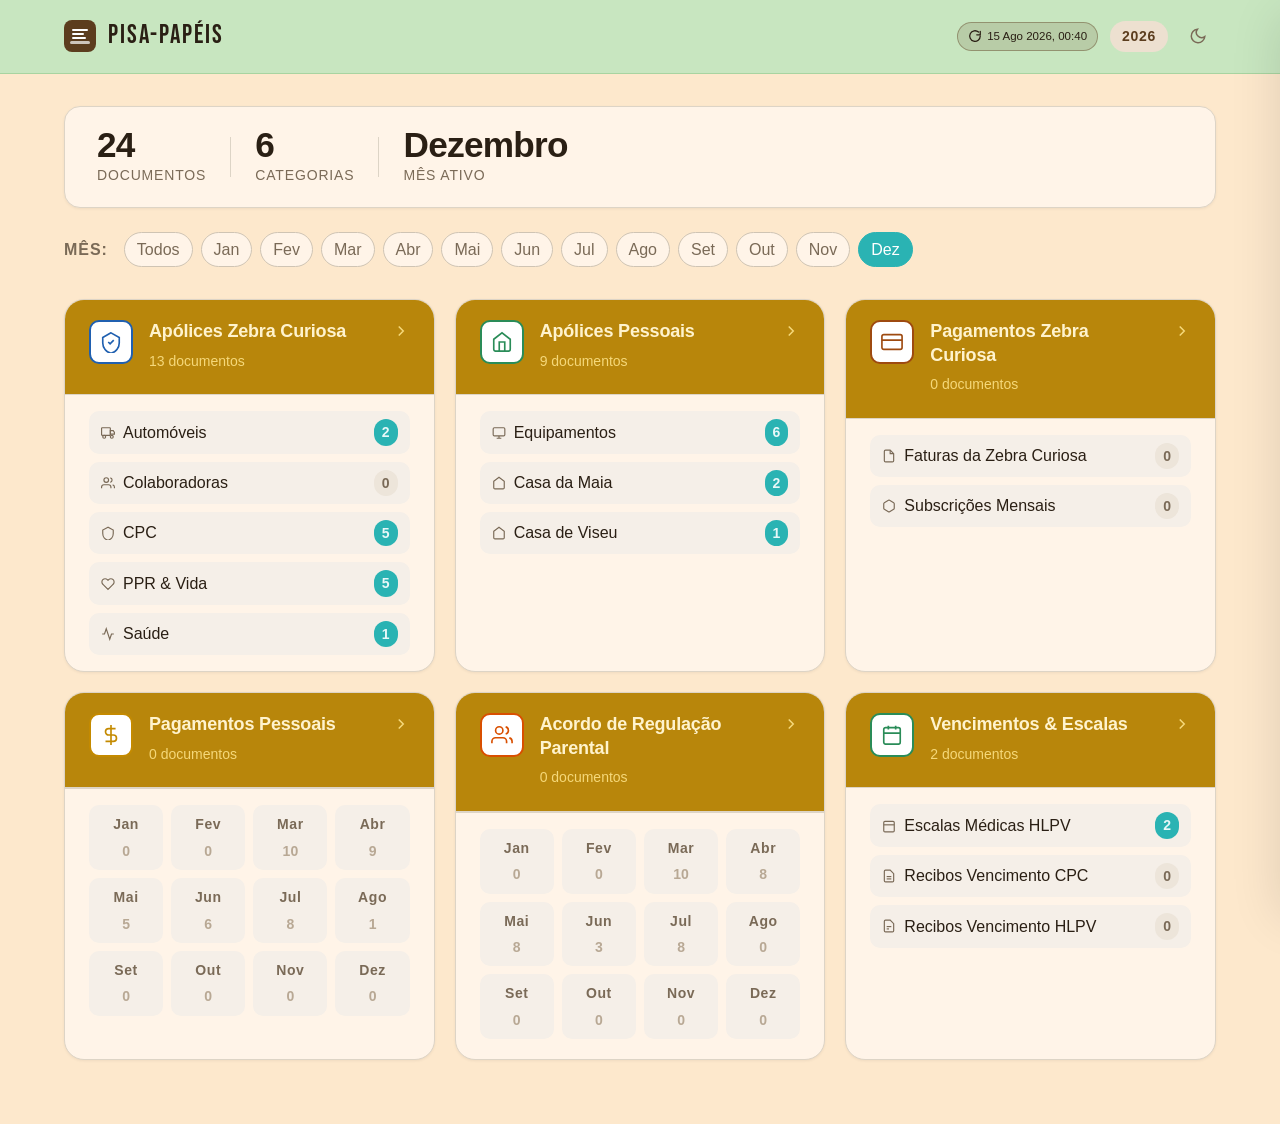
==== commit 3d0fd889: "Restaurar botão sync no header (LAST_UPDATE visível + acesso à task Perplexity)" ====
--- a/index.html
+++ b/index.html
@@ -657,6 +657,10 @@
     </div>
 
     <div class="header-actions">
+      <button id="sync-btn" class="sync-btn" type="button" aria-label="Actualizar Pisa-Papéis">
+        <svg id="sync-icon" width="14" height="14" viewBox="0 0 24 24" fill="none" stroke="currentColor" stroke-width="2.2" stroke-linecap="round" stroke-linejoin="round"><path d="M21 12a9 9 0 1 1-3-6.7"/><polyline points="21 4 21 10 15 10"/></svg>
+        <span id="sync-label">—</span>
+      </button>
       <span class="year-badge">2026</span>
       <button data-theme-toggle aria-label="Alternar tema" class="theme-toggle">
         <svg width="18" height="18" viewBox="0 0 24 24" fill="none" stroke="currentColor" stroke-width="2"><path d="M21 12.79A9 9 0 1 1 11.21 3 7 7 0 0 0 21 12.79z"/></svg>
@@ -1783,7 +1787,7 @@
   const btn = document.getElementById('sync-btn');
   const icon = document.getElementById('sync-icon');
   const label = document.getElementById('sync-label');
-  const LAST_UPDATE = '14 Ago 2026, 21:50';
+  const LAST_UPDATE = '15 Ago 2026, 00:40';
   const PERPLEXITY_URL = 'https://www.perplexity.ai/computer/tasks/pisa-papeis-aN4uMdm_Ti.jGZT.SNjK4g';
 
   // Estado inicial
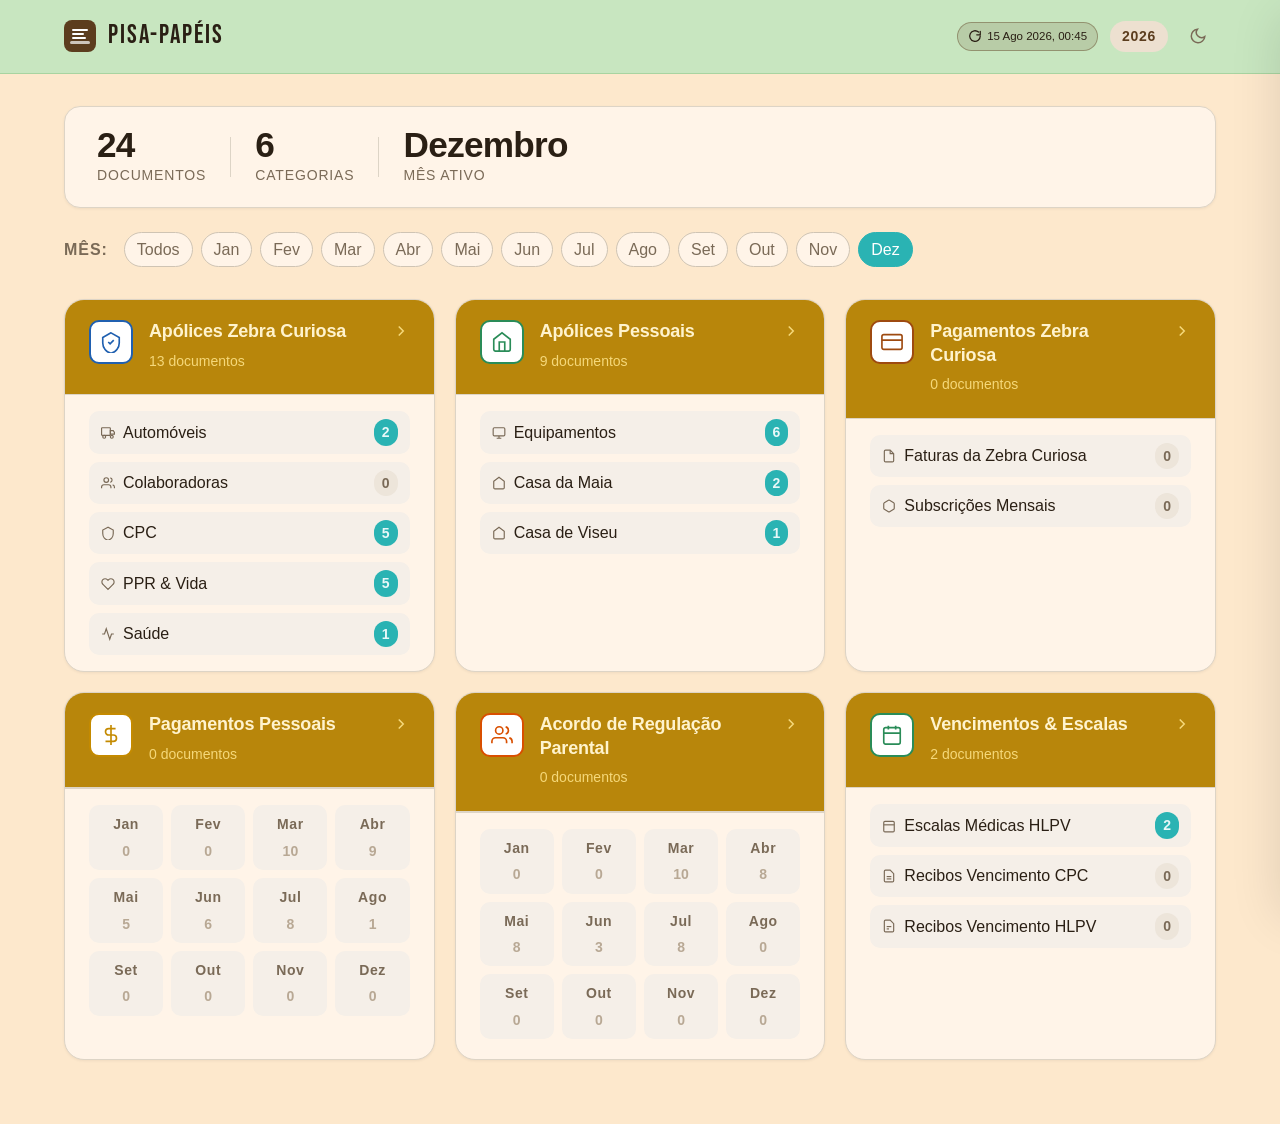
==== commit dc9053b2: "Botão sync aponta para novo projeto Pisa-Papéis — Syncs" ====
--- a/index.html
+++ b/index.html
@@ -1787,8 +1787,8 @@
   const btn = document.getElementById('sync-btn');
   const icon = document.getElementById('sync-icon');
   const label = document.getElementById('sync-label');
-  const LAST_UPDATE = '15 Ago 2026, 00:40';
-  const PERPLEXITY_URL = 'https://www.perplexity.ai/computer/tasks/pisa-papeis-aN4uMdm_Ti.jGZT.SNjK4g';
+  const LAST_UPDATE = '15 Ago 2026, 00:45';
+  const PERPLEXITY_URL = 'https://www.perplexity.ai/projects/pisa-papeis-syncs-7dgfT4HMRD29l5Km3nzhWQ';
 
   // Estado inicial
   let state = 'ok'; // 'ok' | 'syncing'
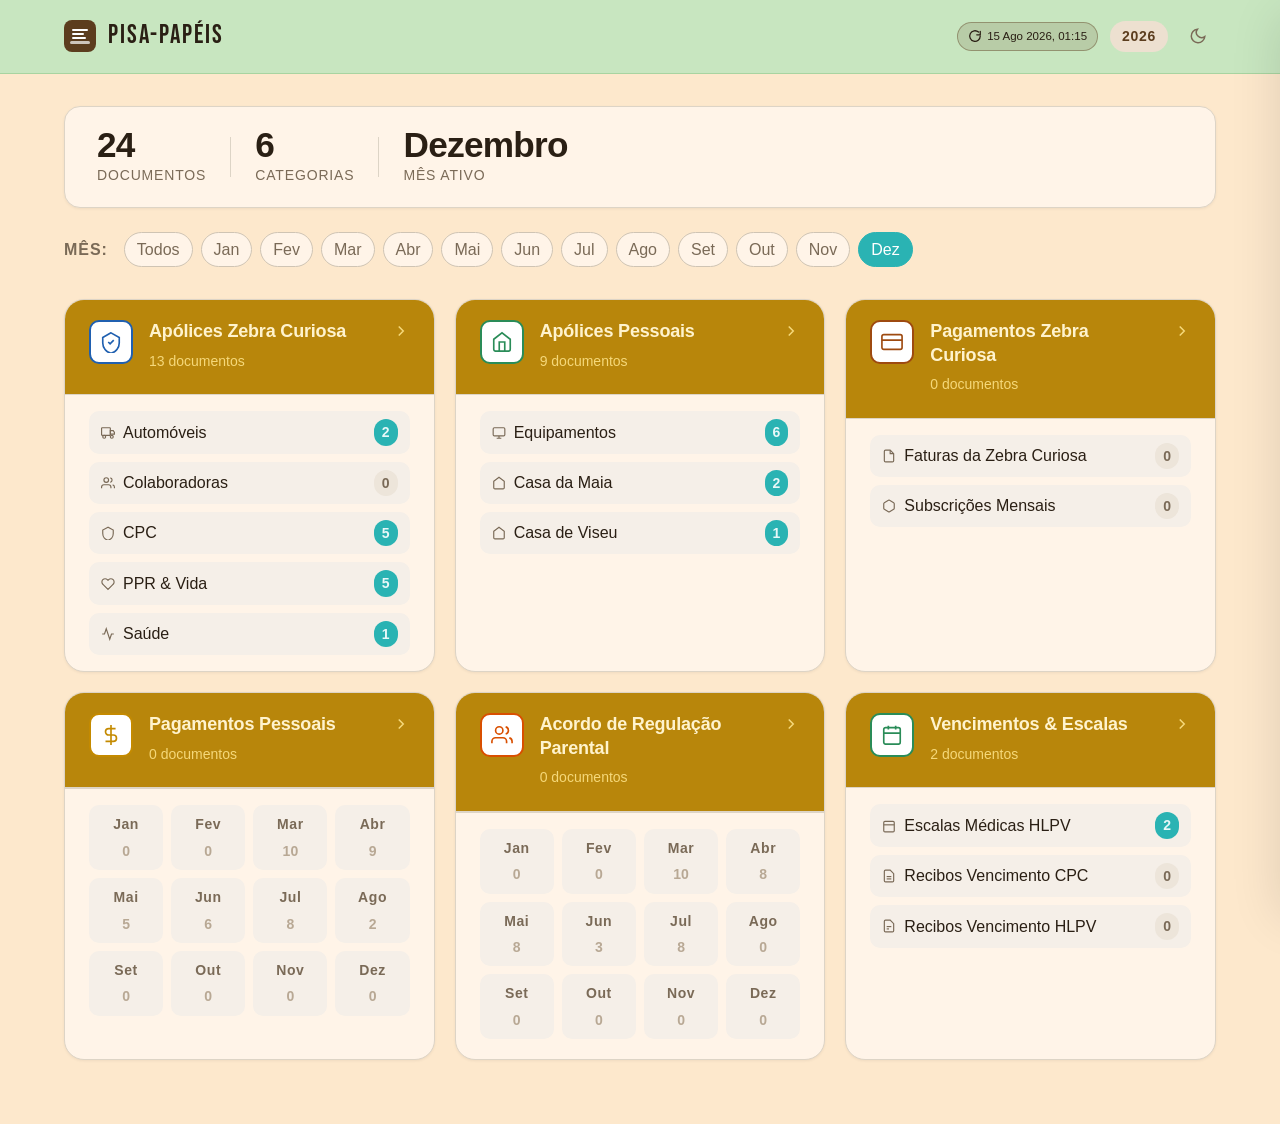
==== commit 04698499: "Update Ago 2026: +3 docs, valores extraídos, cache v40 - Novos: Jani King 2 (169.84€), Perplexity Pl" ====
--- a/index.html
+++ b/index.html
@@ -962,7 +962,7 @@
         name: 'Faturas da Zebra Curiosa',
         icon: `<svg width="14" height="14" viewBox="0 0 24 24" fill="none" stroke="currentColor" stroke-width="2"><path d="M14 2H6a2 2 0 00-2 2v16a2 2 0 002 2h12a2 2 0 002-2V8z"/><polyline points="14,2 14,8 20,8"/></svg>`,
         gdPath: GD_PATHS.faturasZebra,
-        monthlyDocs: { 0: 0, 1: 0, 2: 10, 3: 21, 4: 20, 5: 17, 6: 17, 7: 9, 8: 2, 9: 0, 10: 0, 11: 0 },
+        monthlyDocs: { 0: 0, 1: 0, 2: 10, 3: 21, 4: 20, 5: 17, 6: 17, 7: 10, 8: 2, 9: 0, 10: 0, 11: 0 },
         hasMonthFolders: true,
         knownFiles: {
           0: [],  // Janeiro,
@@ -1064,13 +1064,14 @@
           ],
           7: [ // Agosto
             { name: 'Ageas Multiplic Agosto 2026.PDF', label: 'Ageas — Aviso Débito (Ago 2026)', type: 'pdf', date: '2026-08', amount: 250.94, link: 'https://drive.google.com/file/d/1VtajakmkS4Bzf5nBWPQaPwj1lObrSBK7/view' },
-            { name: 'EDP CPC Agosto 2026.pdf', label: 'EDP CPC Agosto (Ago 2026)', type: 'pdf', date: '2026-08-01', link: 'https://drive.google.com/file/d/1amwF3dFcw1iXBQSLY4IAZCOApBVu150k/view' },
-            { name: 'Endesa Agosto 2026 Maia', label: 'Endesa Agosto 2026 Maia (Ago 2026)', type: 'pdf', date: '2026-08-01', link: 'https://drive.google.com/file/d/1WF0IbNtNaukKHwBxYMpOi4FDiInAzU6w/view' },
+            { name: 'EDP CPC Agosto 2026.pdf', label: 'EDP CPC Agosto (Ago 2026)', type: 'pdf', date: '2026-08-01', amount: 35.52, link: 'https://drive.google.com/file/d/1amwF3dFcw1iXBQSLY4IAZCOApBVu150k/view' },
+            { name: 'Endesa Agosto 2026 Maia', label: 'Endesa Agosto 2026 Maia (Ago 2026)', type: 'pdf', date: '2026-08-01', amount: 95.63, link: 'https://drive.google.com/file/d/1WF0IbNtNaukKHwBxYMpOi4FDiInAzU6w/view' },
             { name: 'GasSU Agosto 2026.pdf', label: 'Gás SU — Nota Crédito ZC (Jul 2026)', type: 'pdf', date: '2026-07-18', link: 'https://drive.google.com/file/d/1yGPCG2QeE4UrV9AScnnkQf1ruXQ-6ot6/view' },
-            { name: 'Jani King Agosto 2026 1.pdf', label: 'Jani King Agosto 2026 1 (Ago 2026)', type: 'pdf', date: '2026-08-01', link: 'https://drive.google.com/file/d/138g2f1N4mHeeGL6t9JLJ_IC8RcN9H6KB/view' },
-            { name: 'Recibo Agosto Condomínio CPC', label: 'Recibo Agosto Condomínio CPC (Ago 2026)', type: 'pdf', date: '2026-08-01', link: 'https://drive.google.com/file/d/1-tiHYW4TwkdxAe_M8fkE8dFrTxiSdHc9/view' },
-            { name: 'Via Verde Agosto 2026.pdf', label: 'Via Verde Agosto (Ago 2026)', type: 'pdf', date: '2026-08-01', link: 'https://drive.google.com/file/d/1Lf9maSsIoDsgFo8s5iWRKtRxd0RqmjAe/view' },
-            { name: 'Vodafone Agosto 2026', label: 'Vodafone Agosto (Ago 2026)', type: 'pdf', date: '2026-08-01', link: 'https://drive.google.com/file/d/1ab78O8ChmPnAJzg4clDPrWCIYHwu3YZV/view' },
+            { name: 'Jani King Agosto 2026 1.pdf', label: 'Jani King Agosto 2026 1 (Ago 2026)', type: 'pdf', date: '2026-08-01', amount: 84.92, link: 'https://drive.google.com/file/d/138g2f1N4mHeeGL6t9JLJ_IC8RcN9H6KB/view' },
+            { name: 'Jani King Agosto 2 2026.pdf', label: 'Jani King Agosto 2 (Ago 2026)', type: 'pdf', date: '2026-08-14', amount: 169.84, link: 'https://drive.google.com/file/d/1JN1FHpi0r5_eTt7y6CAtS2FUKEUfofmM/view' },
+            { name: 'Recibo Agosto Condomínio CPC', label: 'Recibo Agosto Condomínio CPC (Ago 2026)', type: 'pdf', date: '2026-08-01', amount: 48.0, link: 'https://drive.google.com/file/d/1-tiHYW4TwkdxAe_M8fkE8dFrTxiSdHc9/view' },
+            { name: 'Via Verde Agosto 2026.pdf', label: 'Via Verde Agosto (Ago 2026)', type: 'pdf', date: '2026-08-01', amount: 39.78, link: 'https://drive.google.com/file/d/1Lf9maSsIoDsgFo8s5iWRKtRxd0RqmjAe/view' },
+            { name: 'Vodafone Agosto 2026', label: 'Vodafone Agosto (Ago 2026)', type: 'pdf', date: '2026-08-01', amount: 188.95, link: 'https://drive.google.com/file/d/1ab78O8ChmPnAJzg4clDPrWCIYHwu3YZV/view' },
             { name: 'Águas do Norte Agosto 2026.pdf', label: 'Águas do Norte — Fatura 2 Zebra Curiosa (Jul 2026)', type: 'pdf', date: '2026-07-15', amount: 10.47, link: 'https://drive.google.com/file/d/1hlGtUJdTK08ig7oxtNcp-ouz01CyjyUd/view' }
           ],
           8: [ // Setembro
@@ -1086,7 +1087,7 @@
         name: 'Subscrições Mensais',
         icon: `<svg width="14" height="14" viewBox="0 0 24 24" fill="none" stroke="currentColor" stroke-width="2"><path d="M21 16V8a2 2 0 00-1-1.73l-7-4a2 2 0 00-2 0l-7 4A2 2 0 003 8v8a2 2 0 001 1.73l7 4a2 2 0 002 0l7-4A2 2 0 0021 16z"/></svg>`,
         gdPath: GD_PATHS.subscricoesZebra,
-        monthlyDocs: { 0: 0, 1: 0, 2: 7, 3: 9, 4: 4, 5: 4, 6: 11, 7: 11, 8: 0, 9: 0, 10: 0, 11: 0 },
+        monthlyDocs: { 0: 0, 1: 0, 2: 7, 3: 9, 4: 4, 5: 4, 6: 11, 7: 12, 8: 0, 9: 0, 10: 0, 11: 0 },
         hasMonthFolders: true,
         knownFiles: {
           0: [],  // Janeiro,
@@ -1137,17 +1138,18 @@
             { name: 'Perplexity Plus 9 Julho 2026.pdf', label: 'Perplexity Plus 9 Julho (Jul 2026)', type: 'pdf', date: '2026-07-01', link: 'https://drive.google.com/file/d/1n6msGsJu-3YaVYSD1kh7r6ow-MpKGmb7/view' }
           ],
           7: [ // Agosto
-            { name: 'Google Pay Agosto 1.pdf', label: 'Google Pay Agosto 1 (Ago 2026)', type: 'pdf', date: '2026-08-01', link: 'https://drive.google.com/file/d/1QZjBuLmeqcv1YYgIYFfCQjHhRFpUE5aC/view' },
-            { name: 'Google Pay Agosto 2.pdf', label: 'Google Pay Agosto 2 (Ago 2026)', type: 'pdf', date: '2026-08-01', link: 'https://drive.google.com/file/d/1H-NB_YkFf-D0CO6JhSn_kD7ITEMcsUT7/view' },
-            { name: 'Google Pay Agosto 3.pdf', label: 'Google Pay Agosto 3 (Ago 2026)', type: 'pdf', date: '2026-08-01', link: 'https://drive.google.com/file/d/1Ifuzqn05gRz8n7M3nxCBYub_q1AOM3JO/view' },
-            { name: 'Google Pay Agosto 4.html', label: 'Google Pay Agosto 4.html (Ago 2026)', type: 'pdf', date: '2026-08-01', link: 'https://drive.google.com/file/d/18V1Cqyy3GH5nYugyJBLdrEpFY1p8uoF9/view' },
-            { name: 'Manie Agosto 2026', label: 'Manie Agosto (Ago 2026)', type: 'pdf', date: '2026-08-01', link: 'https://drive.google.com/file/d/14HGFszwGOoBBYucuklecVpIJ1qpprEvY/view' },
-            { name: 'Manus Agosto Plus 2 2026.pdf', label: 'Manus Agosto Plus 2 (Ago 2026)', type: 'pdf', date: '2026-08-01', link: 'https://drive.google.com/file/d/1ufDfyuYKef1hcImK5_V2iDIeMnicMPDa/view' },
-            { name: 'Manus Credit Agosto 2026', label: 'Manus Credit Agosto (Ago 2026)', type: 'pdf', date: '2026-08-01', link: 'https://drive.google.com/file/d/1-NV0ttHry3ZDhrgZAoaPQ46_GRrA23Jk/view' },
-            { name: 'Manus Plus 3 Agosto.pdf', label: 'Manus Plus 3 Agosto (Ago 2026)', type: 'pdf', date: '2026-08-01', link: 'https://drive.google.com/file/d/1sndJQufh5hzDfKEJEubSoy8OwbfOZgxG/view' },
-            { name: 'Manus Plus 4 Agosto.pdf', label: 'Manus Plus 4 Agosto (Ago 2026)', type: 'pdf', date: '2026-08-01', link: 'https://drive.google.com/file/d/1_ulnQy2dcNjY8GNo0sIpZU4bJ6vOormH/view' },
-            { name: 'Perplexity Agosto 2026 Plus.pdf', label: 'Perplexity Agosto 2026 Plus (Ago 2026)', type: 'pdf', date: '2026-08-01', link: 'https://drive.google.com/file/d/1_lpLbYi_QtsQfhafc-_oNNuWI1HUDPio/view' },
-            { name: 'Perplexity Max Agosto 2026.pdf', label: 'Perplexity Max Agosto (Ago 2026)', type: 'pdf', date: '2026-08-01', link: 'https://drive.google.com/file/d/1BChtKTdlHxgX-ysefUWH9Iuw2l8AJRF0/view' }
+            { name: 'Google Pay Agosto 1.pdf', label: 'Google Pay Agosto 1 (Ago 2026)', type: 'pdf', date: '2026-08-01', amount: 0.51, link: 'https://drive.google.com/file/d/1QZjBuLmeqcv1YYgIYFfCQjHhRFpUE5aC/view' },
+            { name: 'Google Pay Agosto 2.pdf', label: 'Google Pay Agosto 2 (Ago 2026)', type: 'pdf', date: '2026-08-01', amount: 2.04, link: 'https://drive.google.com/file/d/1H-NB_YkFf-D0CO6JhSn_kD7ITEMcsUT7/view' },
+            { name: 'Google Pay Agosto 3.pdf', label: 'Google Pay Agosto 3 (Ago 2026)', type: 'pdf', date: '2026-08-01', amount: 0.49, link: 'https://drive.google.com/file/d/1Ifuzqn05gRz8n7M3nxCBYub_q1AOM3JO/view' },
+            { name: 'Google Pay Agosto 4.html', label: 'Google Pay Agosto 4.html (Ago 2026)', type: 'pdf', date: '2026-08-01', amount: 26.25, link: 'https://drive.google.com/file/d/18V1Cqyy3GH5nYugyJBLdrEpFY1p8uoF9/view' },
+            { name: 'Manie Agosto 2026', label: 'Manie Agosto (Ago 2026)', type: 'pdf', date: '2026-08-01', amount: 12.99, link: 'https://drive.google.com/file/d/14HGFszwGOoBBYucuklecVpIJ1qpprEvY/view' },
+            { name: 'Manus Agosto Plus 2 2026.pdf', label: 'Manus Agosto Plus 2 (Ago 2026)', type: 'pdf', date: '2026-08-01', amount: 16.0, link: 'https://drive.google.com/file/d/1ufDfyuYKef1hcImK5_V2iDIeMnicMPDa/view' },
+            { name: 'Manus Credit Agosto 2026', label: 'Manus Credit Agosto (Ago 2026)', type: 'pdf', date: '2026-08-01', amount: 10.66, link: 'https://drive.google.com/file/d/1-NV0ttHry3ZDhrgZAoaPQ46_GRrA23Jk/view' },
+            { name: 'Manus Plus 3 Agosto.pdf', label: 'Manus Plus 3 Agosto (Ago 2026)', type: 'pdf', date: '2026-08-01', amount: 21.33, link: 'https://drive.google.com/file/d/1sndJQufh5hzDfKEJEubSoy8OwbfOZgxG/view' },
+            { name: 'Manus Plus 4 Agosto.pdf', label: 'Manus Plus 4 Agosto (Ago 2026)', type: 'pdf', date: '2026-08-01', amount: 16.0, link: 'https://drive.google.com/file/d/1_ulnQy2dcNjY8GNo0sIpZU4bJ6vOormH/view' },
+            { name: 'Perplexity Agosto 2026 Plus.pdf', label: 'Perplexity Agosto 2026 Plus (Ago 2026)', type: 'pdf', date: '2026-08-01', amount: 106.64, link: 'https://drive.google.com/file/d/1_lpLbYi_QtsQfhafc-_oNNuWI1HUDPio/view' },
+            { name: 'Perplexity Max Agosto 2026.pdf', label: 'Perplexity Max Agosto (Ago 2026)', type: 'pdf', date: '2026-08-01', amount: 346.58, link: 'https://drive.google.com/file/d/1BChtKTdlHxgX-ysefUWH9Iuw2l8AJRF0/view' },
+            { name: 'Perplexity Plus 3 Agosto 2026.pdf', label: 'Perplexity — Créditos (Ago 2026)', type: 'pdf', date: '2026-08-13', amount: 53.32, link: 'https://drive.google.com/file/d/1TCpo1PId7FyOHA2ZB6KrQhHDOdDD0OZ1/view' }
           ],
           8: [],  // Setembro,
           9: [],  // Outubro,
@@ -1165,7 +1167,7 @@
     icon: `<svg width="22" height="22" viewBox="0 0 24 24" fill="none" stroke="currentColor" stroke-width="1.8"><line x1="12" y1="1" x2="12" y2="23"/><path d="M17 5H9.5a3.5 3.5 0 000 7h5a3.5 3.5 0 010 7H6"/></svg>`,
     hasMonthFolders: true,
     gdPath: GD_PATHS.pagamentosPessoais,
-    monthlyDocs: { 0: 0, 1: 0, 2: 10, 3: 9, 4: 5, 5: 6, 6: 8, 7: 1, 8: 0, 9: 0, 10: 0, 11: 0 },
+    monthlyDocs: { 0: 0, 1: 0, 2: 10, 3: 9, 4: 5, 5: 6, 6: 8, 7: 2, 8: 0, 9: 0, 10: 0, 11: 0 },
     knownFiles: {
       0: [],  // Janeiro,
       1: [],  // Fevereiro,
@@ -1218,6 +1220,7 @@
         { name: 'Águas Viseu Julho 2026.pdf', label: 'Águas Viseu Julho (Jul 2026)', type: 'pdf', date: '2026-07-01', link: 'https://drive.google.com/file/d/1ZhJ6iAlNmB9S7z9cwH2a5G-7CV2-euNC/view' }
       ],
       7: [ // Agosto
+        { name: 'Gás Endesa Viseu Agosto 2026.pdf', label: 'Endesa Gás — Casa Viseu (Ago 2026)', type: 'pdf', date: '2026-08-14', amount: 21.31, link: 'https://drive.google.com/file/d/1J_0jKMYKdYCfSJZCED-nk9hcnQJmKnl8/view' },
         { name: 'Águas de Viseu Agosto 2026.pdf', label: 'SMAS Viseu — Fatura 2 Água Casa Viseu (Jul 2026)', type: 'pdf', date: '2026-07-17', amount: 11.47, link: 'https://drive.google.com/file/d/1O-O3ZmAHaFbkYAE4KAK1bUIzEMjHaIV_/view' }
       ],
       8: [],  // Setembro,
@@ -1396,10 +1399,10 @@
             { name: 'Susana Lucas Ferreira RV Jun_26.pdf', label: 'Susana Lucas Ferreira — Recibo Verde TO CPC (Jun/Jul 2026)', type: 'pdf', date: '2026-07', amount: 412.91, link: 'https://drive.google.com/file/d/1SOcNy_7Taf-Yi3Vwz-YBueycRi4EMLR4/view' }
           ],
           7: [ // Agosto
-            { name: '514199920_RC_2026_M07P1_F.PDF', label: '514199920_RC_2026_M07P1_F (Ago 2026)', type: 'pdf', date: '2026-08-01', link: 'https://drive.google.com/file/d/1gT8YK1HTYwBna6zsIhoOMYRzwhMP3tMg/view' },
-            { name: 'Fatura Julho Rute 2026', label: 'Fatura Julho Rute (Ago 2026)', type: 'pdf', date: '2026-08-01', link: 'https://drive.google.com/file/d/1aJQO6fWT-F3aCjgol81mv-iG5FUr2ljh/view' },
-            { name: 'Recibo Julho 26 - TF Cristiana Barbosa.pdf', label: 'Recibo Julho 26 - TF Cristiana Barbosa (Ago 2026)', type: 'pdf', date: '2026-08-01', link: 'https://drive.google.com/file/d/1hvjYndeGVHgPoxkq94uBWZ4R_QZg3BDz/view' },
-            { name: 'Susana Lucas Ferreira RV Jul\'26.pdf', label: 'Susana Lucas Ferreira RV Jul\'26 (Ago 2026)', type: 'pdf', date: '2026-08-01', link: 'https://drive.google.com/file/d/1E-QtYtxWBS86VZJJnWxCpEbSuG7xjuPk/view' }
+            { name: '514199920_RC_2026_M07P1_F.PDF', label: '514199920_RC_2026_M07P1_F (Ago 2026)', type: 'pdf', date: '2026-08-01', protected: true, link: 'https://drive.google.com/file/d/1gT8YK1HTYwBna6zsIhoOMYRzwhMP3tMg/view' },
+            { name: 'Fatura Julho Rute 2026', label: 'Fatura Julho Rute (Ago 2026)', type: 'pdf', date: '2026-08-01', amount: 3562.5, link: 'https://drive.google.com/file/d/1aJQO6fWT-F3aCjgol81mv-iG5FUr2ljh/view' },
+            { name: 'Recibo Julho 26 - TF Cristiana Barbosa.pdf', label: 'Recibo Julho 26 - TF Cristiana Barbosa (Ago 2026)', type: 'pdf', date: '2026-08-01', amount: 405.0, link: 'https://drive.google.com/file/d/1hvjYndeGVHgPoxkq94uBWZ4R_QZg3BDz/view' },
+            { name: 'Susana Lucas Ferreira RV Jul\'26.pdf', label: 'Susana Lucas Ferreira RV Jul\'26 (Ago 2026)', type: 'pdf', date: '2026-08-01', amount: 660.0, link: 'https://drive.google.com/file/d/1E-QtYtxWBS86VZJJnWxCpEbSuG7xjuPk/view' }
           ],
           8: [],  // Setembro,
           9: [],  // Outubro,
@@ -1787,7 +1790,7 @@
   const btn = document.getElementById('sync-btn');
   const icon = document.getElementById('sync-icon');
   const label = document.getElementById('sync-label');
-  const LAST_UPDATE = '15 Ago 2026, 00:45';
+  const LAST_UPDATE = '15 Ago 2026, 01:15';
   const PERPLEXITY_URL = 'https://www.perplexity.ai/projects/pisa-papeis-syncs-7dgfT4HMRD29l5Km3nzhWQ';
 
   // Estado inicial
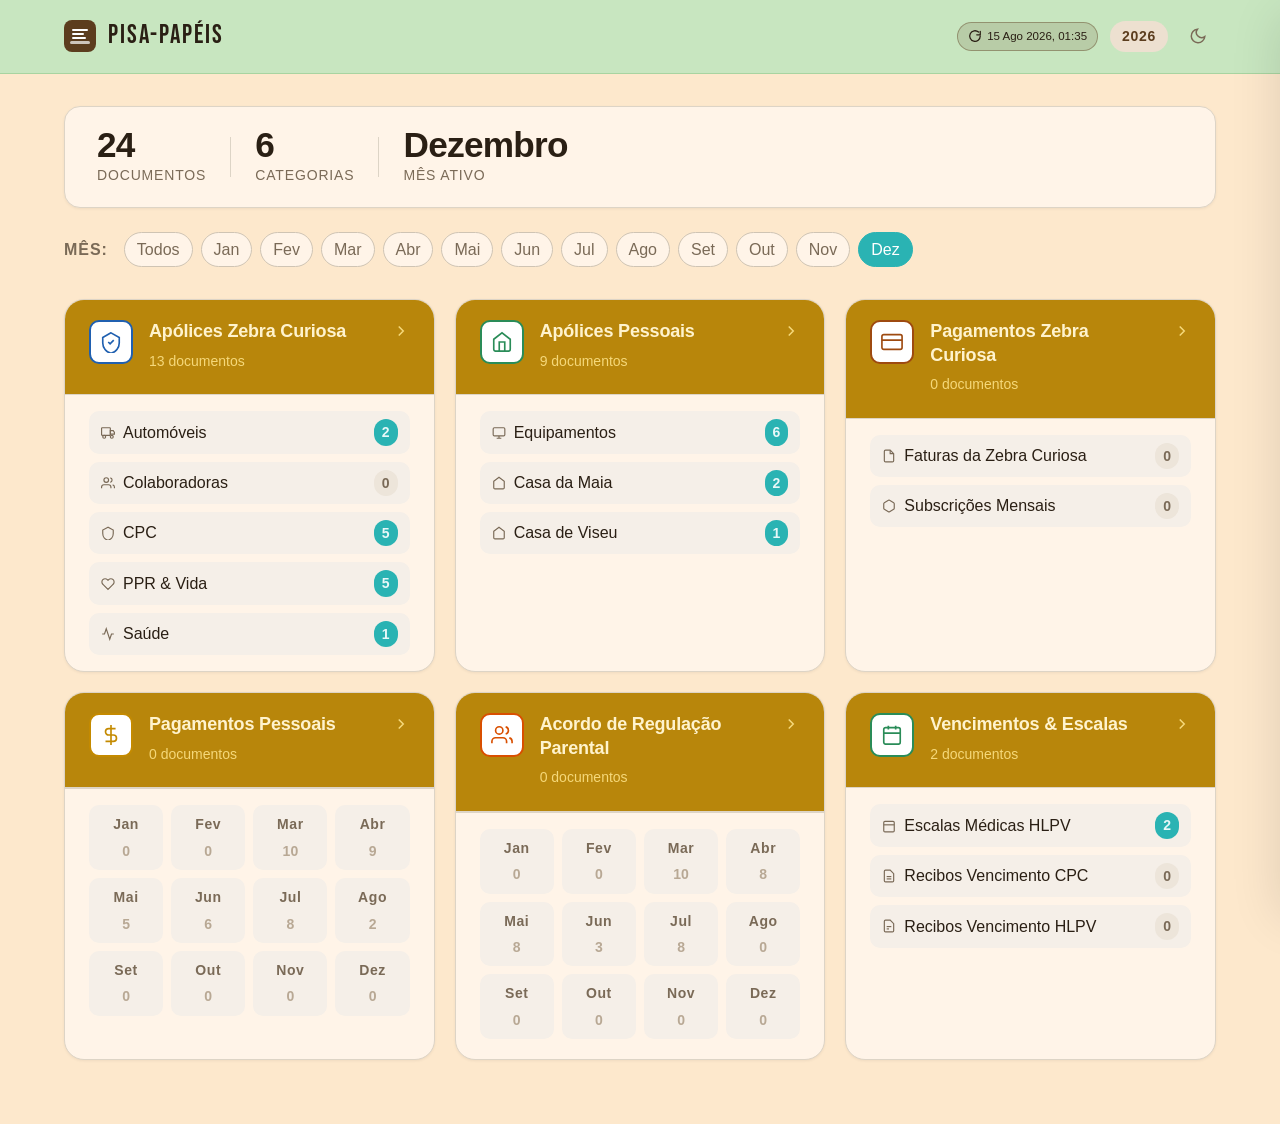
==== commit 9cc530f5: "Sync Ago 2026: +1 Endesa Luz CPC 2 (44.68€); cache v41" ====
--- a/index.html
+++ b/index.html
@@ -962,7 +962,7 @@
         name: 'Faturas da Zebra Curiosa',
         icon: `<svg width="14" height="14" viewBox="0 0 24 24" fill="none" stroke="currentColor" stroke-width="2"><path d="M14 2H6a2 2 0 00-2 2v16a2 2 0 002 2h12a2 2 0 002-2V8z"/><polyline points="14,2 14,8 20,8"/></svg>`,
         gdPath: GD_PATHS.faturasZebra,
-        monthlyDocs: { 0: 0, 1: 0, 2: 10, 3: 21, 4: 20, 5: 17, 6: 17, 7: 10, 8: 2, 9: 0, 10: 0, 11: 0 },
+        monthlyDocs: { 0: 0, 1: 0, 2: 10, 3: 21, 4: 20, 5: 17, 6: 17, 7: 11, 8: 2, 9: 0, 10: 0, 11: 0 },
         hasMonthFolders: true,
         knownFiles: {
           0: [],  // Janeiro,
@@ -1065,6 +1065,7 @@
           7: [ // Agosto
             { name: 'Ageas Multiplic Agosto 2026.PDF', label: 'Ageas — Aviso Débito (Ago 2026)', type: 'pdf', date: '2026-08', amount: 250.94, link: 'https://drive.google.com/file/d/1VtajakmkS4Bzf5nBWPQaPwj1lObrSBK7/view' },
             { name: 'EDP CPC Agosto 2026.pdf', label: 'EDP CPC Agosto (Ago 2026)', type: 'pdf', date: '2026-08-01', amount: 35.52, link: 'https://drive.google.com/file/d/1amwF3dFcw1iXBQSLY4IAZCOApBVu150k/view' },
+            { name: 'Electricidade Agosto 2026 CPC.PDF', label: 'Endesa Luz CPC — Fatura 2 (Ago 2026)', type: 'pdf', date: '2026-08-11', amount: 44.68, link: 'https://drive.google.com/file/d/1AGDUrkq-v1FUZH7UeBTzarJG4Bq6z41s/view' },
             { name: 'Endesa Agosto 2026 Maia', label: 'Endesa Agosto 2026 Maia (Ago 2026)', type: 'pdf', date: '2026-08-01', amount: 95.63, link: 'https://drive.google.com/file/d/1WF0IbNtNaukKHwBxYMpOi4FDiInAzU6w/view' },
             { name: 'GasSU Agosto 2026.pdf', label: 'Gás SU — Nota Crédito ZC (Jul 2026)', type: 'pdf', date: '2026-07-18', link: 'https://drive.google.com/file/d/1yGPCG2QeE4UrV9AScnnkQf1ruXQ-6ot6/view' },
             { name: 'Jani King Agosto 2026 1.pdf', label: 'Jani King Agosto 2026 1 (Ago 2026)', type: 'pdf', date: '2026-08-01', amount: 84.92, link: 'https://drive.google.com/file/d/138g2f1N4mHeeGL6t9JLJ_IC8RcN9H6KB/view' },
@@ -1790,7 +1791,7 @@
   const btn = document.getElementById('sync-btn');
   const icon = document.getElementById('sync-icon');
   const label = document.getElementById('sync-label');
-  const LAST_UPDATE = '15 Ago 2026, 01:15';
+  const LAST_UPDATE = '15 Ago 2026, 01:35';
   const PERPLEXITY_URL = 'https://www.perplexity.ai/projects/pisa-papeis-syncs-7dgfT4HMRD29l5Km3nzhWQ';
 
   // Estado inicial
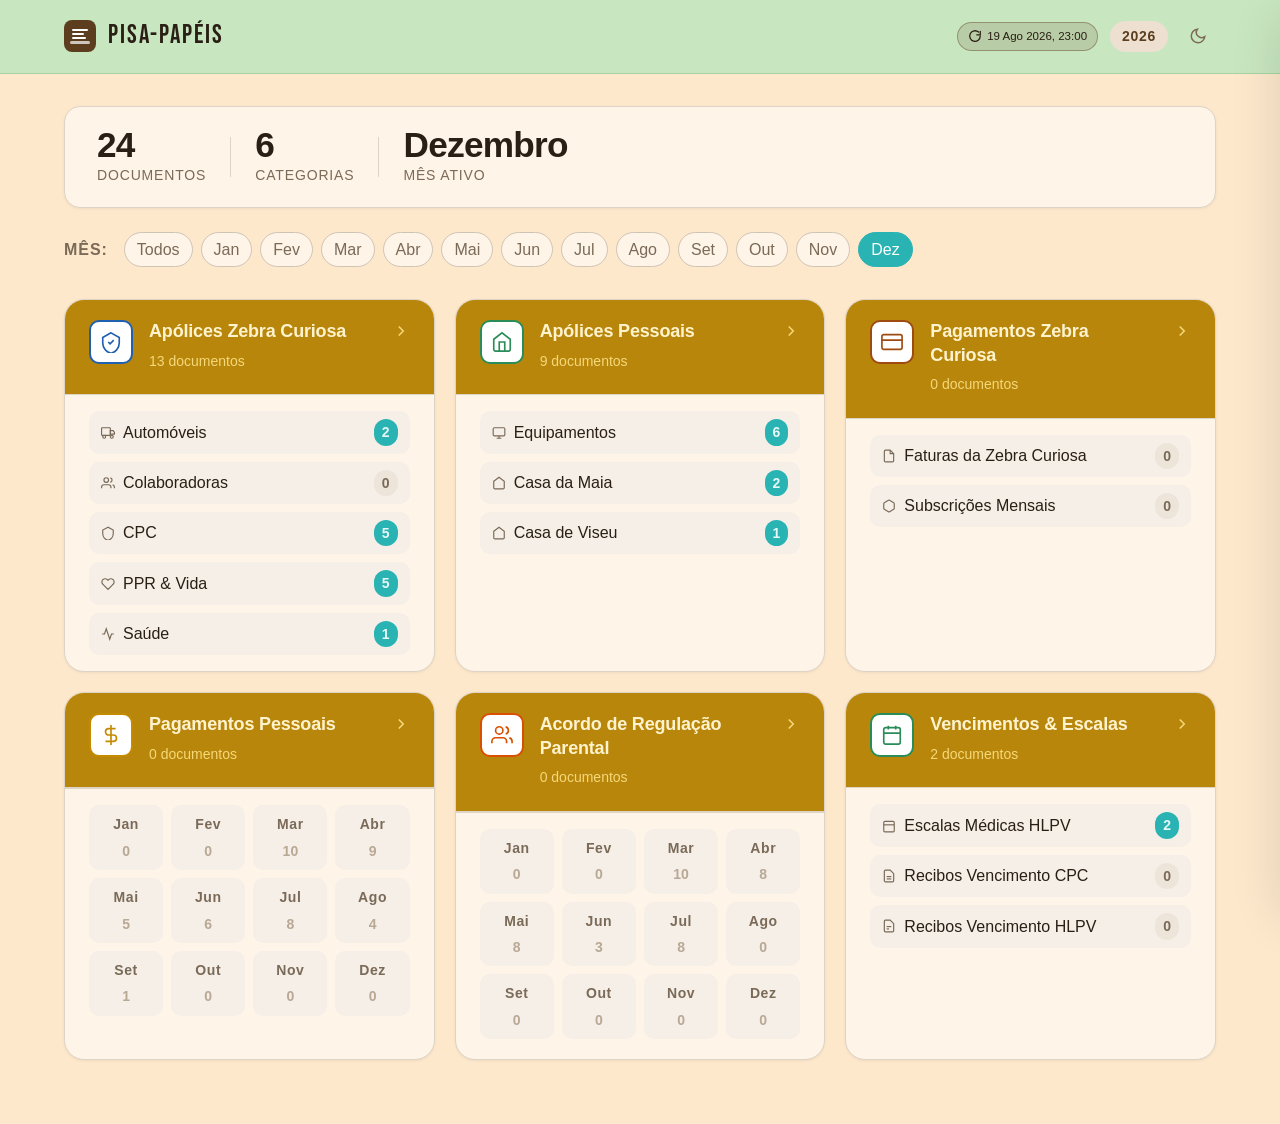
==== commit ab3e5203: "Update Ago/Set 2026: Jani-King FT 14058, Lusitania PPR Ago, Manus Pro Ago, Manie/SU/SMAS Viseu, Agea" ====
--- a/index.html
+++ b/index.html
@@ -962,7 +962,7 @@
         name: 'Faturas da Zebra Curiosa',
         icon: `<svg width="14" height="14" viewBox="0 0 24 24" fill="none" stroke="currentColor" stroke-width="2"><path d="M14 2H6a2 2 0 00-2 2v16a2 2 0 002 2h12a2 2 0 002-2V8z"/><polyline points="14,2 14,8 20,8"/></svg>`,
         gdPath: GD_PATHS.faturasZebra,
-        monthlyDocs: { 0: 0, 1: 0, 2: 10, 3: 21, 4: 20, 5: 17, 6: 17, 7: 11, 8: 2, 9: 0, 10: 0, 11: 0 },
+        monthlyDocs: { 0: 0, 1: 0, 2: 10, 3: 21, 4: 20, 5: 17, 6: 17, 7: 13, 8: 2, 9: 0, 10: 0, 11: 0 },
         hasMonthFolders: true,
         knownFiles: {
           0: [],  // Janeiro,
@@ -1068,16 +1068,18 @@
             { name: 'Electricidade Agosto 2026 CPC.PDF', label: 'Endesa Luz CPC — Fatura 2 (Ago 2026)', type: 'pdf', date: '2026-08-11', amount: 44.68, link: 'https://drive.google.com/file/d/1AGDUrkq-v1FUZH7UeBTzarJG4Bq6z41s/view' },
             { name: 'Endesa Agosto 2026 Maia', label: 'Endesa Agosto 2026 Maia (Ago 2026)', type: 'pdf', date: '2026-08-01', amount: 95.63, link: 'https://drive.google.com/file/d/1WF0IbNtNaukKHwBxYMpOi4FDiInAzU6w/view' },
             { name: 'GasSU Agosto 2026.pdf', label: 'Gás SU — Nota Crédito ZC (Jul 2026)', type: 'pdf', date: '2026-07-18', link: 'https://drive.google.com/file/d/1yGPCG2QeE4UrV9AScnnkQf1ruXQ-6ot6/view' },
-            { name: 'Jani King Agosto 2026 1.pdf', label: 'Jani King Agosto 2026 1 (Ago 2026)', type: 'pdf', date: '2026-08-01', amount: 84.92, link: 'https://drive.google.com/file/d/138g2f1N4mHeeGL6t9JLJ_IC8RcN9H6KB/view' },
-            { name: 'Jani King Agosto 2 2026.pdf', label: 'Jani King Agosto 2 (Ago 2026)', type: 'pdf', date: '2026-08-14', amount: 169.84, link: 'https://drive.google.com/file/d/1JN1FHpi0r5_eTt7y6CAtS2FUKEUfofmM/view' },
+            { name: 'Jani-King — Fatura FT 12428 Ago 2026.pdf', label: 'Jani-King — Fatura FT 12428 (Ago 2026)', type: 'pdf', date: '2026-08-04', amount: 84.92, link: 'https://drive.google.com/file/d/138g2f1N4mHeeGL6t9JLJ_IC8RcN9H6KB/view' },
+            { name: 'Jani-King — Fatura FT 13945 Ago 2026.pdf', label: 'Jani-King — Fatura FT 13945 (Ago 2026)', type: 'pdf', date: '2026-08-14', amount: 169.84, link: 'https://drive.google.com/file/d/1JN1FHpi0r5_eTt7y6CAtS2FUKEUfofmM/view' },
+            { name: 'Jani-King — Fatura FT 14058 Ago 2026.pdf', label: 'Jani-King — Fatura FT 14058 (Ago 2026)', type: 'pdf', date: '2026-08-19', amount: 101.95, link: 'https://drive.google.com/file/d/10AZV3g_ekLF8XT9VgeuxwME-OJEJwDjn/view' },
+            { name: 'Lusitânia — PPR ZC Ago 2026.pdf', label: 'Lusitânia — PPR Zebra Curiosa (Ago 2026)', type: 'pdf', date: '2026-07-01', amount: 249.75, link: 'https://drive.google.com/file/d/1FDNdRRUWu3bHJZ4vqR5KDQk8U5JTqS_i/view' },
             { name: 'Recibo Agosto Condomínio CPC', label: 'Recibo Agosto Condomínio CPC (Ago 2026)', type: 'pdf', date: '2026-08-01', amount: 48.0, link: 'https://drive.google.com/file/d/1-tiHYW4TwkdxAe_M8fkE8dFrTxiSdHc9/view' },
             { name: 'Via Verde Agosto 2026.pdf', label: 'Via Verde Agosto (Ago 2026)', type: 'pdf', date: '2026-08-01', amount: 39.78, link: 'https://drive.google.com/file/d/1Lf9maSsIoDsgFo8s5iWRKtRxd0RqmjAe/view' },
             { name: 'Vodafone Agosto 2026', label: 'Vodafone Agosto (Ago 2026)', type: 'pdf', date: '2026-08-01', amount: 188.95, link: 'https://drive.google.com/file/d/1ab78O8ChmPnAJzg4clDPrWCIYHwu3YZV/view' },
             { name: 'Águas do Norte Agosto 2026.pdf', label: 'Águas do Norte — Fatura 2 Zebra Curiosa (Jul 2026)', type: 'pdf', date: '2026-07-15', amount: 10.47, link: 'https://drive.google.com/file/d/1hlGtUJdTK08ig7oxtNcp-ouz01CyjyUd/view' }
           ],
           8: [ // Setembro
-            { name: 'Ageas Multiplic Setembro 2026', label: 'Ageas Multiplic Setembro (Set 2026)', type: 'pdf', date: '2026-09-01', link: 'https://drive.google.com/file/d/1oFbepEAymSckd8L6SamyEqNrKgLsL9Ui/view' },
-            { name: 'Ageas Vida Setembro 2026', label: 'Ageas Vida Setembro (Set 2026)', type: 'pdf', date: '2026-09-01', link: 'https://drive.google.com/file/d/1k2Cr92_2LMQBsvw8VukOs86qEH4jEnr6/view' }
+            { name: 'Ageas Multiplic Setembro 2026', label: 'Ageas Multiplic — Débito 05-09 (Set 2026)', type: 'pdf', date: '2026-09-05', amount: 250.94, link: 'https://drive.google.com/file/d/1oFbepEAymSckd8L6SamyEqNrKgLsL9Ui/view' },
+            { name: 'Ageas Vida Setembro 2026', label: 'Ageas Vida Ordem dos Médicos — Débito 29-09 (Set 2026)', type: 'pdf', date: '2026-09-29', amount: 142.22, link: 'https://drive.google.com/file/d/1k2Cr92_2LMQBsvw8VukOs86qEH4jEnr6/view' }
           ],
           9: [],  // Outubro,
           10: [],  // Novembro,
@@ -1088,7 +1090,7 @@
         name: 'Subscrições Mensais',
         icon: `<svg width="14" height="14" viewBox="0 0 24 24" fill="none" stroke="currentColor" stroke-width="2"><path d="M21 16V8a2 2 0 00-1-1.73l-7-4a2 2 0 00-2 0l-7 4A2 2 0 003 8v8a2 2 0 001 1.73l7 4a2 2 0 002 0l7-4A2 2 0 0021 16z"/></svg>`,
         gdPath: GD_PATHS.subscricoesZebra,
-        monthlyDocs: { 0: 0, 1: 0, 2: 7, 3: 9, 4: 4, 5: 4, 6: 11, 7: 12, 8: 0, 9: 0, 10: 0, 11: 0 },
+        monthlyDocs: { 0: 0, 1: 0, 2: 7, 3: 9, 4: 4, 5: 4, 6: 11, 7: 13, 8: 0, 9: 0, 10: 0, 11: 0 },
         hasMonthFolders: true,
         knownFiles: {
           0: [],  // Janeiro,
@@ -1144,6 +1146,7 @@
             { name: 'Google Pay Agosto 3.pdf', label: 'Google Pay Agosto 3 (Ago 2026)', type: 'pdf', date: '2026-08-01', amount: 0.49, link: 'https://drive.google.com/file/d/1Ifuzqn05gRz8n7M3nxCBYub_q1AOM3JO/view' },
             { name: 'Google Pay Agosto 4.html', label: 'Google Pay Agosto 4.html (Ago 2026)', type: 'pdf', date: '2026-08-01', amount: 26.25, link: 'https://drive.google.com/file/d/18V1Cqyy3GH5nYugyJBLdrEpFY1p8uoF9/view' },
             { name: 'Manie Agosto 2026', label: 'Manie Agosto (Ago 2026)', type: 'pdf', date: '2026-08-01', amount: 12.99, link: 'https://drive.google.com/file/d/14HGFszwGOoBBYucuklecVpIJ1qpprEvY/view' },
+            { name: 'Manus AI — Subscrição Manus Pro Ago 2026', label: 'Manus AI — Manus Pro via Apple Pay (Ago 2026)', type: 'pdf', date: '2026-08-18', amount: 100.0, link: 'https://drive.google.com/file/d/1CZF1mK61tFV9XaGHwn7H9ycCoAi0dMIpanmr4osLaoE/view' },
             { name: 'Manus Agosto Plus 2 2026.pdf', label: 'Manus Agosto Plus 2 (Ago 2026)', type: 'pdf', date: '2026-08-01', amount: 16.0, link: 'https://drive.google.com/file/d/1ufDfyuYKef1hcImK5_V2iDIeMnicMPDa/view' },
             { name: 'Manus Credit Agosto 2026', label: 'Manus Credit Agosto (Ago 2026)', type: 'pdf', date: '2026-08-01', amount: 10.66, link: 'https://drive.google.com/file/d/1-NV0ttHry3ZDhrgZAoaPQ46_GRrA23Jk/view' },
             { name: 'Manus Plus 3 Agosto.pdf', label: 'Manus Plus 3 Agosto (Ago 2026)', type: 'pdf', date: '2026-08-01', amount: 21.33, link: 'https://drive.google.com/file/d/1sndJQufh5hzDfKEJEubSoy8OwbfOZgxG/view' },
@@ -1168,7 +1171,7 @@
     icon: `<svg width="22" height="22" viewBox="0 0 24 24" fill="none" stroke="currentColor" stroke-width="1.8"><line x1="12" y1="1" x2="12" y2="23"/><path d="M17 5H9.5a3.5 3.5 0 000 7h5a3.5 3.5 0 010 7H6"/></svg>`,
     hasMonthFolders: true,
     gdPath: GD_PATHS.pagamentosPessoais,
-    monthlyDocs: { 0: 0, 1: 0, 2: 10, 3: 9, 4: 5, 5: 6, 6: 8, 7: 2, 8: 0, 9: 0, 10: 0, 11: 0 },
+    monthlyDocs: { 0: 0, 1: 0, 2: 10, 3: 9, 4: 5, 5: 6, 6: 8, 7: 4, 8: 1, 9: 0, 10: 0, 11: 0 },
     knownFiles: {
       0: [],  // Janeiro,
       1: [],  // Fevereiro,
@@ -1222,9 +1225,13 @@
       ],
       7: [ // Agosto
         { name: 'Gás Endesa Viseu Agosto 2026.pdf', label: 'Endesa Gás — Casa Viseu (Ago 2026)', type: 'pdf', date: '2026-08-14', amount: 21.31, link: 'https://drive.google.com/file/d/1J_0jKMYKdYCfSJZCED-nk9hcnQJmKnl8/view' },
-        { name: 'Águas de Viseu Agosto 2026.pdf', label: 'SMAS Viseu — Fatura 2 Água Casa Viseu (Jul 2026)', type: 'pdf', date: '2026-07-17', amount: 11.47, link: 'https://drive.google.com/file/d/1O-O3ZmAHaFbkYAE4KAK1bUIzEMjHaIV_/view' }
+        { name: 'Águas de Viseu Agosto 2026.pdf', label: 'SMAS Viseu — Fatura 2 Água Casa Viseu (Jul 2026)', type: 'pdf', date: '2026-07-17', amount: 11.47, link: 'https://drive.google.com/file/d/1O-O3ZmAHaFbkYAE4KAK1bUIzEMjHaIV_/view' },
+        { name: 'Manie Agosto 2026', label: 'Manie — Boost Hélder (Ago 2026)', type: 'pdf', date: '2026-08-17', amount: 1.99, link: 'https://drive.google.com/file/d/1qdOBWND8RRZloY8tf2OyiFRC_5C48Q7Q/view' },
+        { name: 'SU Eletricidade Viseu Agosto 2026.pdf', label: 'SU Eletricidade — Casa Viseu (Ago 2026)', type: 'pdf', date: '2026-08-31', amount: 19.86, link: 'https://drive.google.com/file/d/1p0YSsfcVn0yNpKQA__y6jQnzB_HK2Dj9/view' }
       ],
-      8: [],  // Setembro,
+      8: [ // Setembro
+        { name: 'SMAS Viseu — Água/Saneamento Set 2026.pdf', label: 'SMAS Viseu — Água/Saneamento Casa Viseu (Set 2026)', type: 'pdf', date: '2026-09-10', amount: 12.24, link: 'https://drive.google.com/file/d/1l9FpdZX5hMwvV31-h4IuffXoywWFjkZ5/view' }
+      ],
       9: [],  // Outubro,
       10: [],  // Novembro,
       11: [],  // Dezembro
@@ -1791,7 +1798,7 @@
   const btn = document.getElementById('sync-btn');
   const icon = document.getElementById('sync-icon');
   const label = document.getElementById('sync-label');
-  const LAST_UPDATE = '15 Ago 2026, 01:35';
+  const LAST_UPDATE = '19 Ago 2026, 23:00';
   const PERPLEXITY_URL = 'https://www.perplexity.ai/projects/pisa-papeis-syncs-7dgfT4HMRD29l5Km3nzhWQ';
 
   // Estado inicial
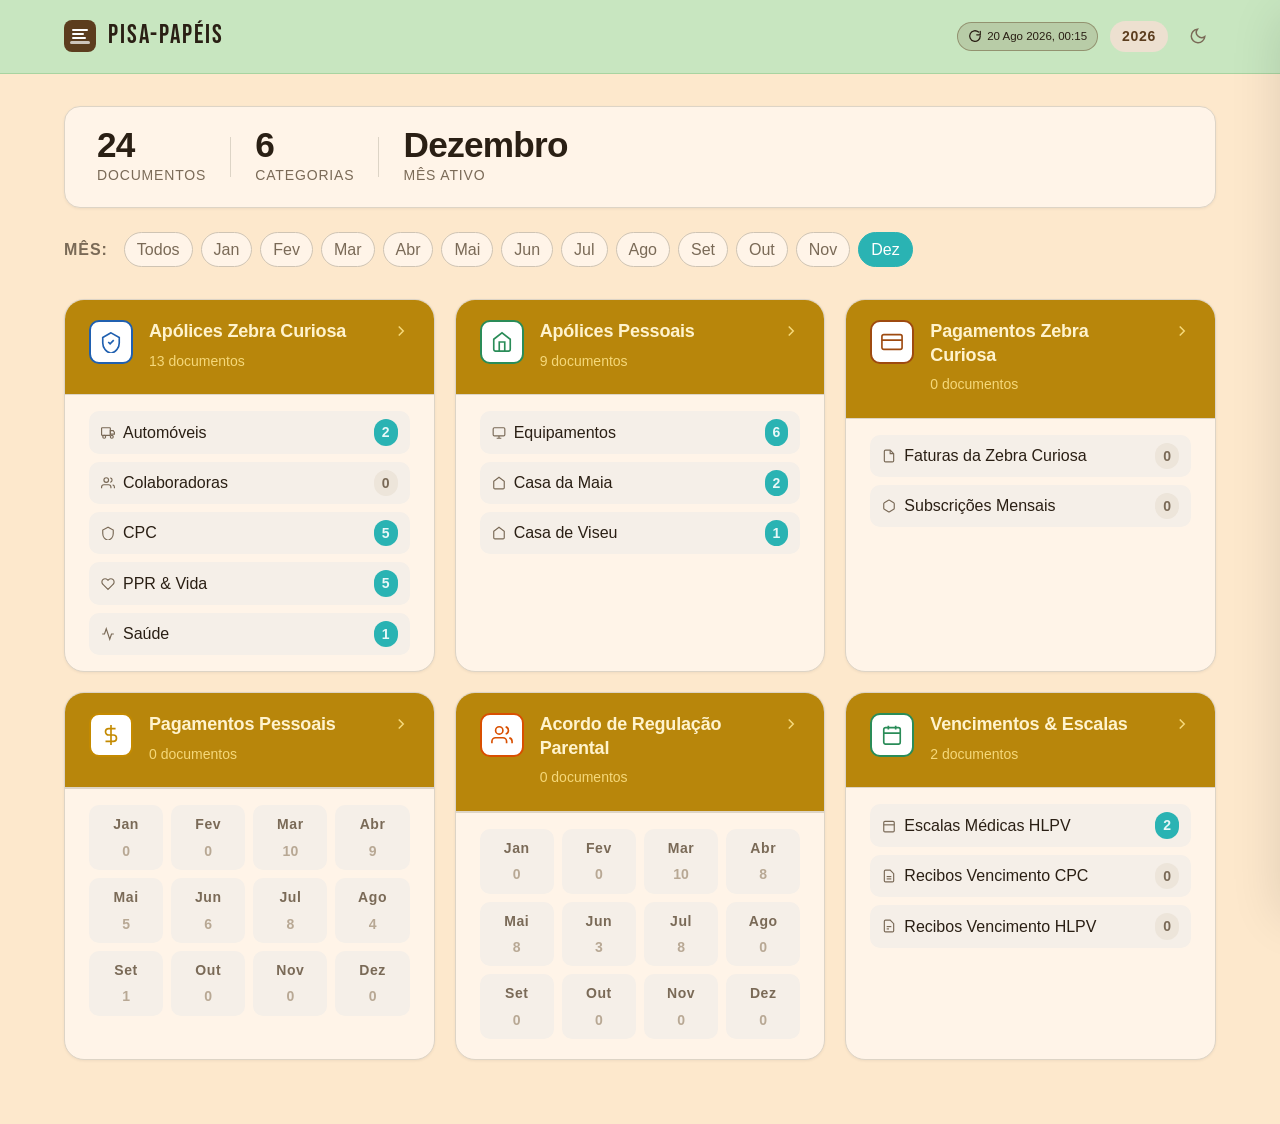
==== commit 570bfd91: "Subs ZC/Ago: +Perplexity Enterprise Credits USD 61.50 (EUR 52.99), cache v43" ====
--- a/index.html
+++ b/index.html
@@ -1090,7 +1090,7 @@
         name: 'Subscrições Mensais',
         icon: `<svg width="14" height="14" viewBox="0 0 24 24" fill="none" stroke="currentColor" stroke-width="2"><path d="M21 16V8a2 2 0 00-1-1.73l-7-4a2 2 0 00-2 0l-7 4A2 2 0 003 8v8a2 2 0 001 1.73l7 4a2 2 0 002 0l7-4A2 2 0 0021 16z"/></svg>`,
         gdPath: GD_PATHS.subscricoesZebra,
-        monthlyDocs: { 0: 0, 1: 0, 2: 7, 3: 9, 4: 4, 5: 4, 6: 11, 7: 13, 8: 0, 9: 0, 10: 0, 11: 0 },
+        monthlyDocs: { 0: 0, 1: 0, 2: 7, 3: 9, 4: 4, 5: 4, 6: 11, 7: 14, 8: 0, 9: 0, 10: 0, 11: 0 },
         hasMonthFolders: true,
         knownFiles: {
           0: [],  // Janeiro,
@@ -1147,6 +1147,7 @@
             { name: 'Google Pay Agosto 4.html', label: 'Google Pay Agosto 4.html (Ago 2026)', type: 'pdf', date: '2026-08-01', amount: 26.25, link: 'https://drive.google.com/file/d/18V1Cqyy3GH5nYugyJBLdrEpFY1p8uoF9/view' },
             { name: 'Manie Agosto 2026', label: 'Manie Agosto (Ago 2026)', type: 'pdf', date: '2026-08-01', amount: 12.99, link: 'https://drive.google.com/file/d/14HGFszwGOoBBYucuklecVpIJ1qpprEvY/view' },
             { name: 'Manus AI — Subscrição Manus Pro Ago 2026', label: 'Manus AI — Manus Pro via Apple Pay (Ago 2026)', type: 'pdf', date: '2026-08-18', amount: 100.0, link: 'https://drive.google.com/file/d/1CZF1mK61tFV9XaGHwn7H9ycCoAi0dMIpanmr4osLaoE/view' },
+            { name: 'Perplexity — Enterprise Credits Ago 2026.pdf', label: 'Perplexity — Enterprise Credits $61,50 (Ago 2026)', type: 'pdf', date: '2026-08-19', amount: 52.99, link: 'https://drive.google.com/file/d/16lxoKgHt_lCq8cuvJYBdBamkZG7BOEr4/view' },
             { name: 'Manus Agosto Plus 2 2026.pdf', label: 'Manus Agosto Plus 2 (Ago 2026)', type: 'pdf', date: '2026-08-01', amount: 16.0, link: 'https://drive.google.com/file/d/1ufDfyuYKef1hcImK5_V2iDIeMnicMPDa/view' },
             { name: 'Manus Credit Agosto 2026', label: 'Manus Credit Agosto (Ago 2026)', type: 'pdf', date: '2026-08-01', amount: 10.66, link: 'https://drive.google.com/file/d/1-NV0ttHry3ZDhrgZAoaPQ46_GRrA23Jk/view' },
             { name: 'Manus Plus 3 Agosto.pdf', label: 'Manus Plus 3 Agosto (Ago 2026)', type: 'pdf', date: '2026-08-01', amount: 21.33, link: 'https://drive.google.com/file/d/1sndJQufh5hzDfKEJEubSoy8OwbfOZgxG/view' },
@@ -1798,7 +1799,7 @@
   const btn = document.getElementById('sync-btn');
   const icon = document.getElementById('sync-icon');
   const label = document.getElementById('sync-label');
-  const LAST_UPDATE = '19 Ago 2026, 23:00';
+  const LAST_UPDATE = '20 Ago 2026, 00:15';
   const PERPLEXITY_URL = 'https://www.perplexity.ai/projects/pisa-papeis-syncs-7dgfT4HMRD29l5Km3nzhWQ';
 
   // Estado inicial
